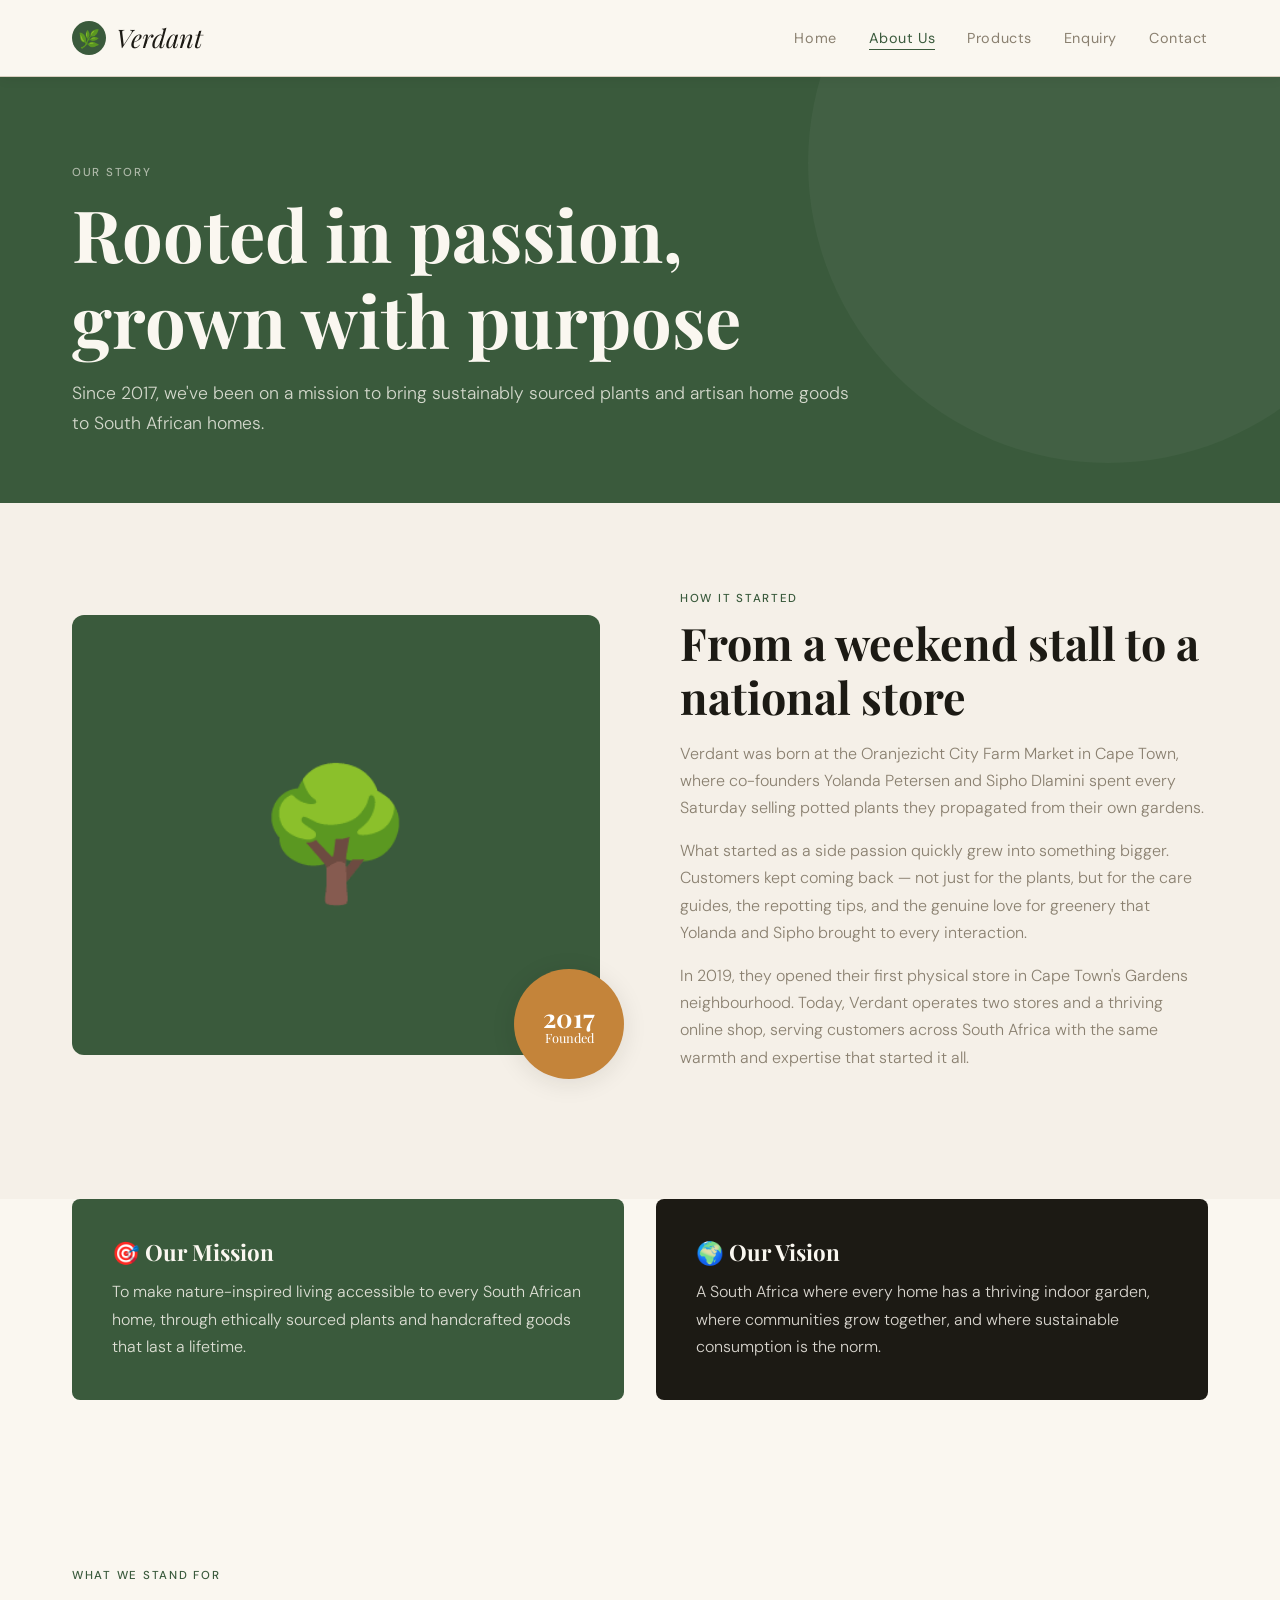
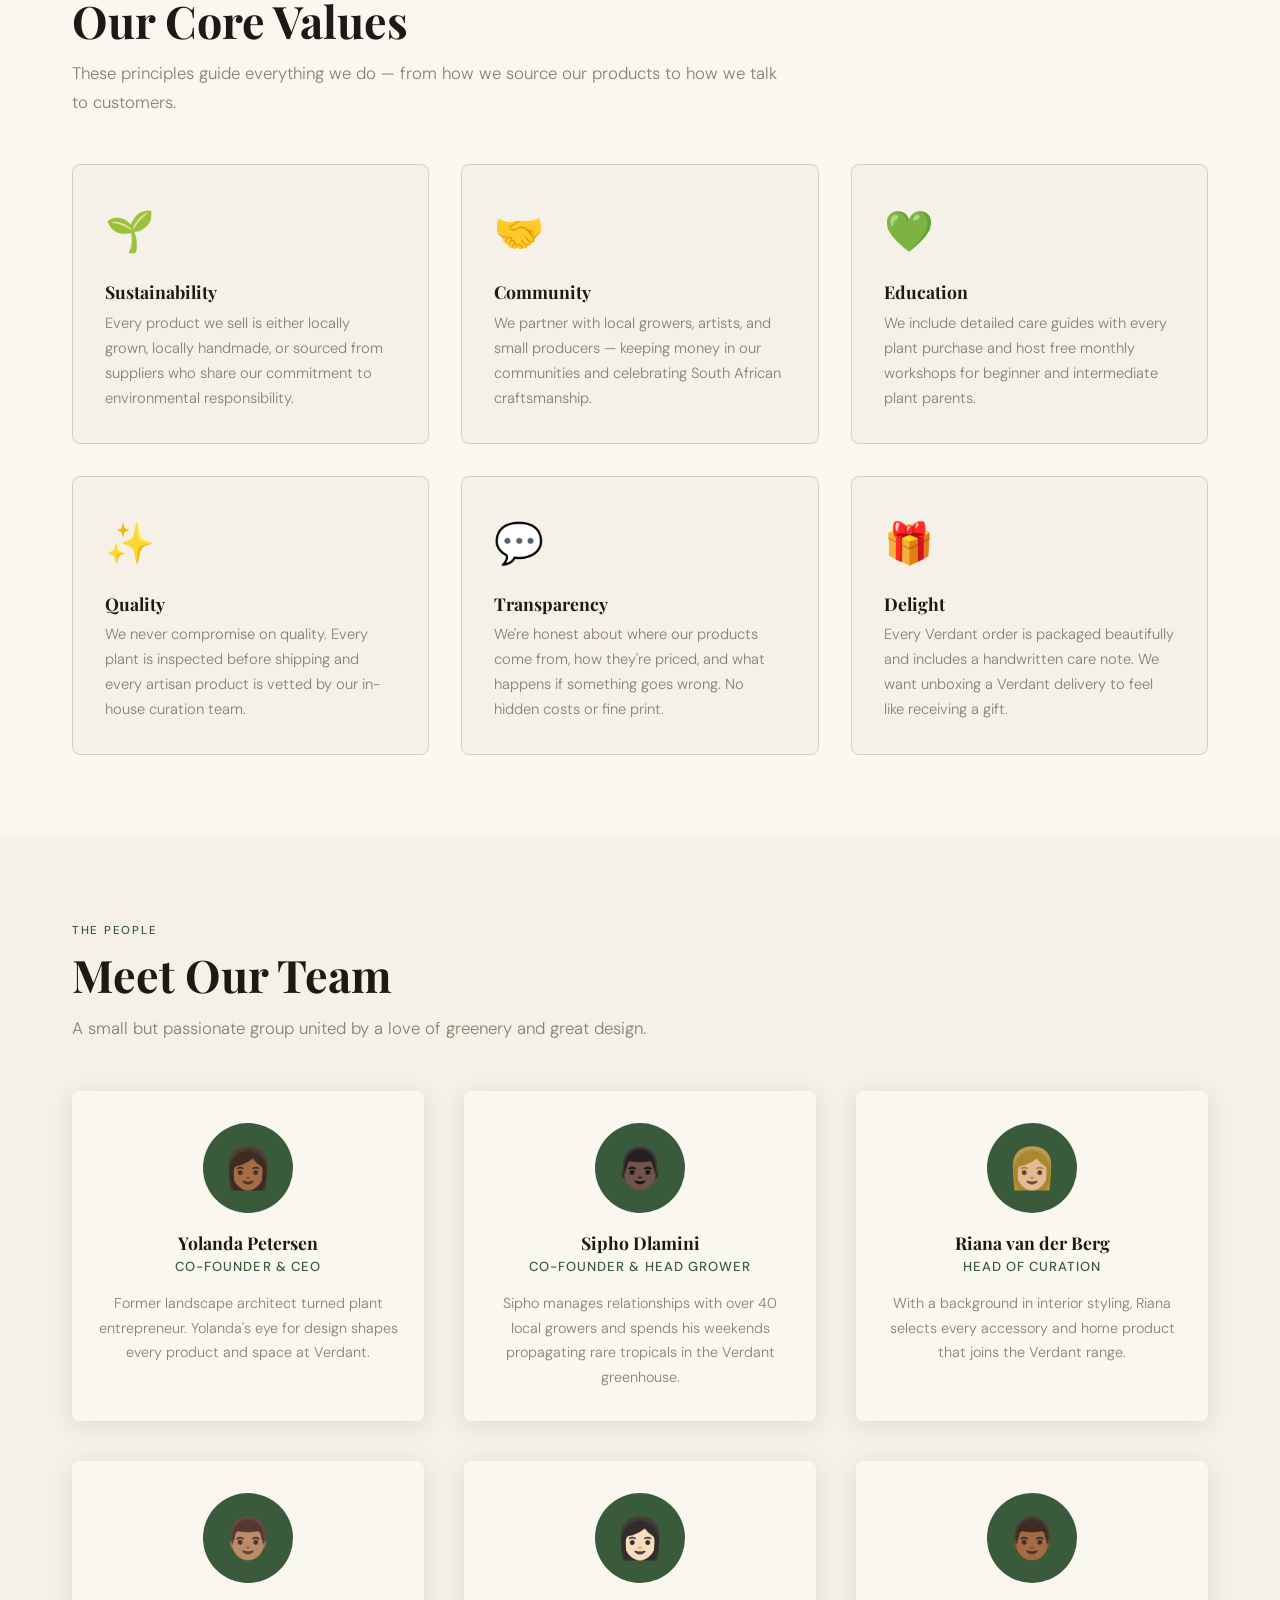
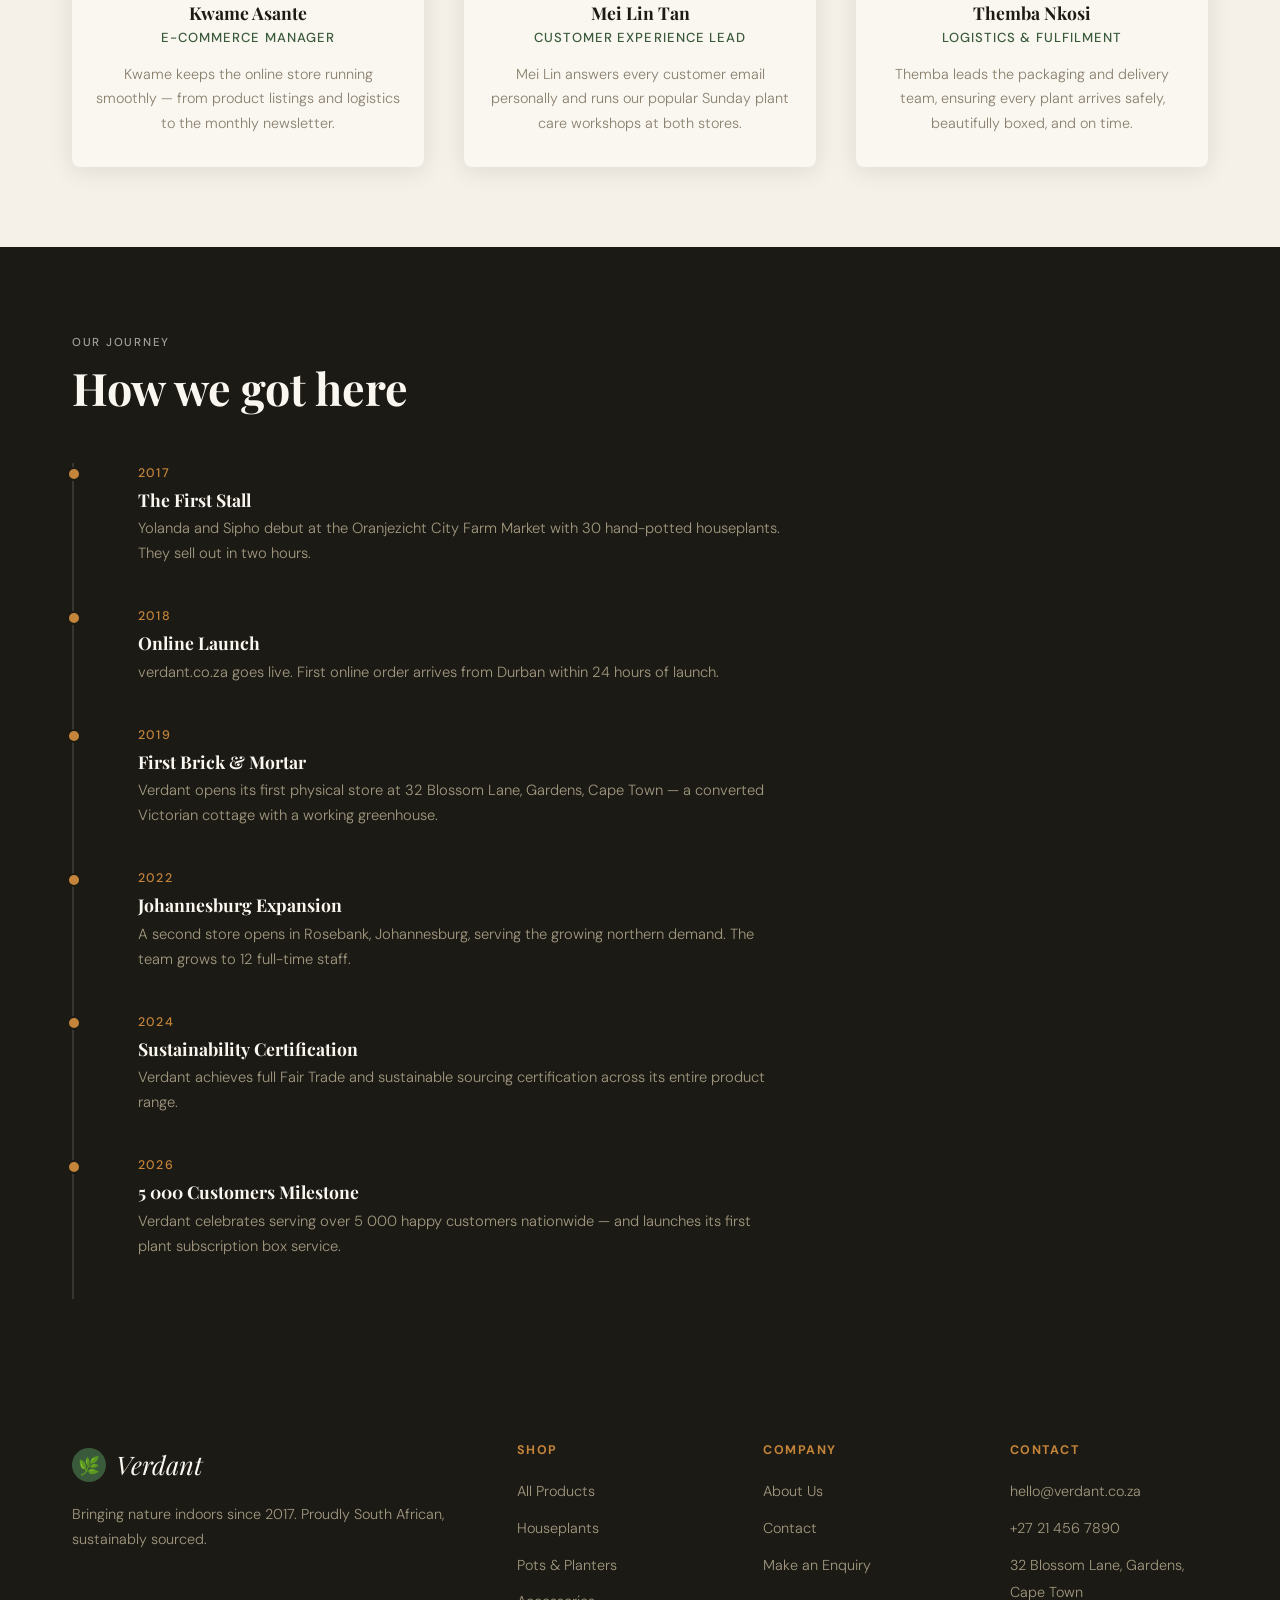
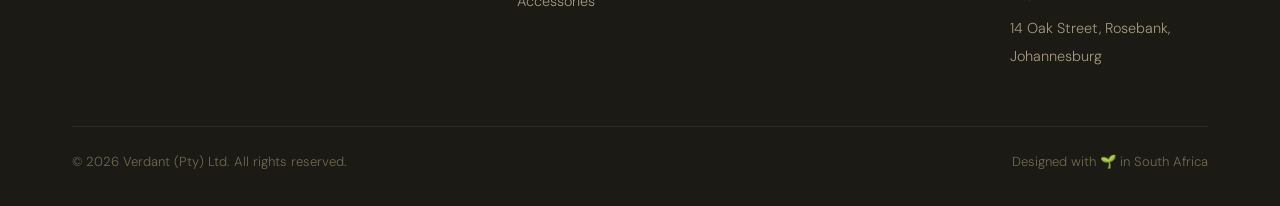
==== about.html @ f5e0e437 "first commit" ====
<!DOCTYPE html>
<!-- 
  about.html — Verdant Store: About Us Page
  Sections: origin story, mission/vision, core values, team members, timeline.
  Author: [Student Name] | Student No: [Student Number]
-->
<html lang="en">
<head>
  <meta charset="UTF-8" />
  <meta name="viewport" content="width=device-width, initial-scale=1.0" />
  <meta name="description" content="Learn about Verdant's story, mission, and the passionate team behind South Africa's favourite artisan plant and home store." />
  <meta name="keywords" content="Verdant story, about us, South African plant store, sustainable, team" />
  <meta name="author" content="Verdant Store" />
  <title>About Us — Verdant</title>
  <link rel="stylesheet" href="css/style.css" />
  <style>
    /* --- Mission Grid --- */
    .mission-grid {
      display: grid;
      grid-template-columns: 1fr 1fr;
      gap: 5rem;
      align-items: center;
    }

    .mission-visual {
      height: 440px;
      background: var(--clr-green);
      border-radius: 12px;
      display: flex;
      align-items: center;
      justify-content: center;
      font-size: 8rem;
      position: relative;
    }

    .mission-visual .badge {
      position: absolute;
      bottom: -1.5rem;
      right: -1.5rem;
      background: var(--clr-accent);
      color: #fff;
      border-radius: 50%;
      width: 110px;
      height: 110px;
      display: flex;
      flex-direction: column;
      align-items: center;
      justify-content: center;
      font-family: var(--ff-display);
      line-height: 1.1;
      text-align: center;
      font-size: 0.8rem;
      box-shadow: var(--shadow);
    }

    .mission-visual .badge strong { font-size: 1.6rem; }

    .mission-text h2 { margin-bottom: 1rem; }
    .mission-text p { color: var(--clr-muted); margin-bottom: 1rem; }

    /* --- Values --- */
    .values { background: var(--clr-cream); }

    .values-grid {
      display: grid;
      grid-template-columns: repeat(3, 1fr);
      gap: 2rem;
      margin-top: 3rem;
    }

    .value-card {
      padding: 2rem;
      border: 1px solid var(--clr-border);
      border-radius: 8px;
      background: var(--clr-bg);
    }

    .value-icon {
      font-size: 2.5rem;
      margin-bottom: 1rem;
    }

    .value-card h3 { font-size: 1.1rem; margin-bottom: 0.5rem; }
    .value-card p { color: var(--clr-muted); font-size: 0.92rem; max-width: none; }

    /* --- Team --- */
    .team-grid {
      display: grid;
      grid-template-columns: repeat(3, 1fr);
      gap: 2.5rem;
      margin-top: 3rem;
    }

    .team-card {
      text-align: center;
      background: var(--clr-cream);
      border-radius: 8px;
      padding: 2rem 1.5rem;
      box-shadow: var(--shadow);
    }

    .team-avatar {
      width: 90px;
      height: 90px;
      border-radius: 50%;
      background: var(--clr-green);
      display: flex;
      align-items: center;
      justify-content: center;
      font-size: 2.5rem;
      margin: 0 auto 1.2rem;
    }

    .team-card h3 { font-size: 1.1rem; margin-bottom: 0.2rem; }

    .team-card .role {
      font-size: 0.82rem;
      letter-spacing: 0.08em;
      text-transform: uppercase;
      color: var(--clr-green);
      font-weight: 500;
      margin-bottom: 0.8rem;
    }

    .team-card p { font-size: 0.9rem; color: var(--clr-muted); margin: 0 auto; }

    /* --- Timeline --- */
    .timeline { background: var(--clr-dark); color: var(--clr-cream); }
    .timeline .tag { color: rgba(250,247,240,0.6); }
    .timeline h2 { color: var(--clr-cream); }

    .timeline-list {
      margin-top: 3rem;
      position: relative;
      padding-left: 2rem;
      border-left: 2px solid rgba(255,255,255,0.12);
    }

    .timeline-item {
      padding: 0 0 2.5rem 2rem;
      position: relative;
    }

    .timeline-item::before {
      content: '';
      position: absolute;
      left: -2.45rem;
      top: 0.3rem;
      width: 14px;
      height: 14px;
      border-radius: 50%;
      background: var(--clr-accent);
      border: 2px solid var(--clr-dark);
    }

    .timeline-year {
      font-size: 0.78rem;
      letter-spacing: 0.1em;
      text-transform: uppercase;
      color: var(--clr-accent);
      font-weight: 500;
      margin-bottom: 0.3rem;
    }

    .timeline-item h3 { color: var(--clr-cream); font-size: 1.1rem; margin-bottom: 0.4rem; }
    .timeline-item p { color: #a09880; font-size: 0.92rem; }

    /* Fade-in */
    .fade-in { opacity: 0; transform: translateY(24px); transition: opacity 0.6s ease, transform 0.6s ease; }
    .fade-in.visible { opacity: 1; transform: none; }

    @media (max-width: 900px) {
      .mission-grid { grid-template-columns: 1fr; }
      .values-grid { grid-template-columns: 1fr 1fr; }
      .team-grid { grid-template-columns: 1fr 1fr; }
    }

    @media (max-width: 580px) {
      .values-grid { grid-template-columns: 1fr; }
      .team-grid { grid-template-columns: 1fr; }
    }
  </style>
</head>
<body>

  <!-- ===================== HEADER ===================== -->
  <!-- SITE HEADER: sticky navigation bar shared across all pages -->
  <header class="site-header">
    <div class="header-inner">
      <a href="index.html" class="logo">
        <span class="logo-icon">🌿</span>
        Verdant
      </a>
      <nav class="main-nav" aria-label="Main navigation">
        <ul>
          <li><a href="index.html">Home</a></li>
          <li><a href="about.html">About Us</a></li>
          <li><a href="products.html">Products</a></li>
          <li><a href="enquiry.html">Enquiry</a></li>
          <li><a href="contact.html">Contact</a></li>
        </ul>
      </nav>
    </div>
  </header>

  <!-- ===================== PAGE HERO ===================== -->
  <!-- PAGE HERO: green banner at top of inner pages with title and subtitle -->
    <section class="page-hero" aria-label="Page header">
    <div class="container">
      <span class="tag">Our Story</span>
      <h1>Rooted in passion,<br />grown with purpose</h1>
      <p>Since 2017, we've been on a mission to bring sustainably sourced plants and artisan home goods to South African homes.</p>
    </div>
  </section>

  <!-- MAIN CONTENT: all primary page content is wrapped in <main> -->
  <main>
    <!-- ===================== MISSION ===================== -->
    <!-- ORIGIN STORY: two-column grid with decorative visual and text content -->
    <section class="section" aria-labelledby="mission-heading">
      <div class="container">
        <div class="mission-grid">
          <div class="mission-visual fade-in" aria-hidden="true">
            🌳
            <div class="badge">
              <strong>2017</strong>
              <span>Founded</span>
            </div>
          </div>
          <div class="mission-text fade-in">
            <span class="tag">How it started</span>
            <h2 id="mission-heading">From a weekend stall to a national store</h2>
            <p>Verdant was born at the Oranjezicht City Farm Market in Cape Town, where co-founders Yolanda Petersen and Sipho Dlamini spent every Saturday selling potted plants they propagated from their own gardens.</p>
            <p>What started as a side passion quickly grew into something bigger. Customers kept coming back — not just for the plants, but for the care guides, the repotting tips, and the genuine love for greenery that Yolanda and Sipho brought to every interaction.</p>
            <p>In 2019, they opened their first physical store in Cape Town's Gardens neighbourhood. Today, Verdant operates two stores and a thriving online shop, serving customers across South Africa with the same warmth and expertise that started it all.</p>
          </div>
        </div>
      </div>
    </section>

    <!-- ===================== MISSION & VISION ===================== -->
    <!-- MISSION & VISION: two dark/green cards side by side -->
    <section class="section" style="background:var(--clr-cream); padding-top:0;" aria-labelledby="mv-heading">
      <div class="container">
        <div style="display:grid; grid-template-columns:1fr 1fr; gap:2rem; margin-top:2rem;">
          <div style="background:var(--clr-green); color:var(--clr-cream); padding:2.5rem; border-radius:8px;" class="fade-in">
            <h3 style="color:var(--clr-cream); margin-bottom:0.8rem;">🎯 Our Mission</h3>
            <p style="color:rgba(250,247,240,0.85); max-width:none;">To make nature-inspired living accessible to every South African home, through ethically sourced plants and handcrafted goods that last a lifetime.</p>
          </div>
          <div style="background:var(--clr-dark); color:var(--clr-cream); padding:2.5rem; border-radius:8px;" class="fade-in">
            <h3 style="color:var(--clr-cream); margin-bottom:0.8rem;">🌍 Our Vision</h3>
            <p style="color:rgba(250,247,240,0.85); max-width:none;">A South Africa where every home has a thriving indoor garden, where communities grow together, and where sustainable consumption is the norm.</p>
          </div>
        </div>
      </div>
    </section>

    <!-- ===================== VALUES ===================== -->
    <!-- CORE VALUES: 6-card grid showing what Verdant stands for -->
    <section class="section values" aria-labelledby="values-heading">
      <div class="container">
        <div class="section-header fade-in">
          <span class="tag">What we stand for</span>
          <h2 id="values-heading">Our Core Values</h2>
          <p>These principles guide everything we do — from how we source our products to how we talk to customers.</p>
        </div>
        <div class="values-grid">
          <div class="value-card fade-in">
            <div class="value-icon">🌱</div>
            <h3>Sustainability</h3>
            <p>Every product we sell is either locally grown, locally handmade, or sourced from suppliers who share our commitment to environmental responsibility.</p>
          </div>
          <div class="value-card fade-in">
            <div class="value-icon">🤝</div>
            <h3>Community</h3>
            <p>We partner with local growers, artists, and small producers — keeping money in our communities and celebrating South African craftsmanship.</p>
          </div>
          <div class="value-card fade-in">
            <div class="value-icon">💚</div>
            <h3>Education</h3>
            <p>We include detailed care guides with every plant purchase and host free monthly workshops for beginner and intermediate plant parents.</p>
          </div>
          <div class="value-card fade-in">
            <div class="value-icon">✨</div>
            <h3>Quality</h3>
            <p>We never compromise on quality. Every plant is inspected before shipping and every artisan product is vetted by our in-house curation team.</p>
          </div>
          <div class="value-card fade-in">
            <div class="value-icon">💬</div>
            <h3>Transparency</h3>
            <p>We're honest about where our products come from, how they're priced, and what happens if something goes wrong. No hidden costs or fine print.</p>
          </div>
          <div class="value-card fade-in">
            <div class="value-icon">🎁</div>
            <h3>Delight</h3>
            <p>Every Verdant order is packaged beautifully and includes a handwritten care note. We want unboxing a Verdant delivery to feel like receiving a gift.</p>
          </div>
        </div>
      </div>
    </section>

    <!-- ===================== TEAM ===================== -->
    <!-- TEAM SECTION: 6 team member cards with name, role, and bio -->
    <section class="section" aria-labelledby="team-heading">
      <div class="container">
        <div class="section-header fade-in">
          <span class="tag">The People</span>
          <h2 id="team-heading">Meet Our Team</h2>
          <p>A small but passionate group united by a love of greenery and great design.</p>
        </div>
        <div class="team-grid">
          <div class="team-card fade-in">
            <div class="team-avatar">👩🏾</div>
            <h3>Yolanda Petersen</h3>
            <div class="role">Co-Founder &amp; CEO</div>
            <p>Former landscape architect turned plant entrepreneur. Yolanda's eye for design shapes every product and space at Verdant.</p>
          </div>
          <div class="team-card fade-in">
            <div class="team-avatar">👨🏿</div>
            <h3>Sipho Dlamini</h3>
            <div class="role">Co-Founder &amp; Head Grower</div>
            <p>Sipho manages relationships with over 40 local growers and spends his weekends propagating rare tropicals in the Verdant greenhouse.</p>
          </div>
          <div class="team-card fade-in">
            <div class="team-avatar">👩🏼</div>
            <h3>Riana van der Berg</h3>
            <div class="role">Head of Curation</div>
            <p>With a background in interior styling, Riana selects every accessory and home product that joins the Verdant range.</p>
          </div>
          <div class="team-card fade-in">
            <div class="team-avatar">👨🏽</div>
            <h3>Kwame Asante</h3>
            <div class="role">E-commerce Manager</div>
            <p>Kwame keeps the online store running smoothly — from product listings and logistics to the monthly newsletter.</p>
          </div>
          <div class="team-card fade-in">
            <div class="team-avatar">👩🏻</div>
            <h3>Mei Lin Tan</h3>
            <div class="role">Customer Experience Lead</div>
            <p>Mei Lin answers every customer email personally and runs our popular Sunday plant care workshops at both stores.</p>
          </div>
          <div class="team-card fade-in">
            <div class="team-avatar">👨🏾</div>
            <h3>Themba Nkosi</h3>
            <div class="role">Logistics &amp; Fulfilment</div>
            <p>Themba leads the packaging and delivery team, ensuring every plant arrives safely, beautifully boxed, and on time.</p>
          </div>
        </div>
      </div>
    </section>

    <!-- ===================== TIMELINE ===================== -->
    <!-- TIMELINE: history of the company from 2017 to 2026 -->
    <section class="section timeline" aria-labelledby="timeline-heading">
      <div class="container">
        <div class="section-header fade-in">
          <span class="tag">Our Journey</span>
          <h2 id="timeline-heading">How we got here</h2>
        </div>
        <div class="timeline-list">
          <div class="timeline-item fade-in">
            <div class="timeline-year">2017</div>
            <h3>The First Stall</h3>
            <p>Yolanda and Sipho debut at the Oranjezicht City Farm Market with 30 hand-potted houseplants. They sell out in two hours.</p>
          </div>
          <div class="timeline-item fade-in">
            <div class="timeline-year">2018</div>
            <h3>Online Launch</h3>
            <p>verdant.co.za goes live. First online order arrives from Durban within 24 hours of launch.</p>
          </div>
          <div class="timeline-item fade-in">
            <div class="timeline-year">2019</div>
            <h3>First Brick &amp; Mortar</h3>
            <p>Verdant opens its first physical store at 32 Blossom Lane, Gardens, Cape Town — a converted Victorian cottage with a working greenhouse.</p>
          </div>
          <div class="timeline-item fade-in">
            <div class="timeline-year">2022</div>
            <h3>Johannesburg Expansion</h3>
            <p>A second store opens in Rosebank, Johannesburg, serving the growing northern demand. The team grows to 12 full-time staff.</p>
          </div>
          <div class="timeline-item fade-in">
            <div class="timeline-year">2024</div>
            <h3>Sustainability Certification</h3>
            <p>Verdant achieves full Fair Trade and sustainable sourcing certification across its entire product range.</p>
          </div>
          <div class="timeline-item fade-in">
            <div class="timeline-year">2026</div>
            <h3>5 000 Customers Milestone</h3>
            <p>Verdant celebrates serving over 5 000 happy customers nationwide — and launches its first plant subscription box service.</p>
          </div>
        </div>
      </div>
    </section>
  </main>

  <!-- ===================== FOOTER ===================== -->
  <!-- SITE FOOTER: brand info, navigation links, and contact details -->
  <footer class="site-footer" aria-label="Site footer">
    <div class="container">
      <div class="footer-grid">
        <div class="footer-brand">
          <a href="index.html" class="logo">
            <span class="logo-icon">🌿</span> Verdant
          </a>
          <p>Bringing nature indoors since 2017. Proudly South African, sustainably sourced.</p>
        </div>
        <div class="footer-col">
          <h4>Shop</h4>
          <ul>
            <li><a href="products.html">All Products</a></li>
            <li><a href="products.html">Houseplants</a></li>
            <li><a href="products.html">Pots &amp; Planters</a></li>
            <li><a href="products.html">Accessories</a></li>
          </ul>
        </div>
        <div class="footer-col">
          <h4>Company</h4>
          <ul>
            <li><a href="about.html">About Us</a></li>
            <li><a href="contact.html">Contact</a></li>
            <li><a href="enquiry.html">Make an Enquiry</a></li>
          </ul>
        </div>
        <div class="footer-col">
          <h4>Contact</h4>
          <ul>
            <li><a href="mailto:hello@verdant.co.za">hello@verdant.co.za</a></li>
            <li><a href="tel:+27214567890">+27 21 456 7890</a></li>
            <li><a href="contact.html">32 Blossom Lane, Gardens, Cape Town</a></li>
            <li><a href="contact.html">14 Oak Street, Rosebank, Johannesburg</a></li>
          </ul>
        </div>
      </div>
      <div class="footer-bottom">
        <span>© 2026 Verdant (Pty) Ltd. All rights reserved.</span>
        <span>Designed with 🌱 in South Africa</span>
      </div>
    </div>
  </footer>

  <!-- External JS: placed at bottom so HTML loads before script executes -->
  <script src="js/main.js"></script>
</body>
</html>
---- css/style.css ----
/* =============================================
   Verdant — Artisan Plant & Home Store
   Main Stylesheet
   ============================================= */

@import url('https://fonts.googleapis.com/css2?family=Playfair+Display:ital,wght@0,400;0,700;1,400&family=DM+Sans:wght@300;400;500&display=swap');

/* --- CSS Variables --- */
:root {
  --clr-bg: #f5f0e8;
  --clr-dark: #1c1a14;
  --clr-green: #3a5a3c;
  --clr-green-light: #6b9e6e;
  --clr-cream: #faf7f0;
  --clr-accent: #c4843a;
  --clr-muted: #8a8070;
  --clr-border: #d8cfc0;

  --ff-display: 'Playfair Display', Georgia, serif;
  --ff-body: 'DM Sans', sans-serif;

  --radius: 4px;
  --transition: 0.3s ease;
  --shadow: 0 4px 24px rgba(28, 26, 20, 0.10);
  --shadow-lg: 0 12px 48px rgba(28, 26, 20, 0.18);
}

/* --- Reset & Base --- */
*, *::before, *::after { box-sizing: border-box; margin: 0; padding: 0; }

html { scroll-behavior: smooth; }

body {
  font-family: var(--ff-body);
  background-color: var(--clr-bg);
  color: var(--clr-dark);
  font-size: 16px;
  line-height: 1.7;
  font-weight: 300;
}

img { max-width: 100%; display: block; }
a { color: inherit; text-decoration: none; }
ul { list-style: none; }

/* --- Typography --- */
h1, h2, h3, h4 {
  font-family: var(--ff-display);
  line-height: 1.2;
  font-weight: 700;
}

h1 { font-size: clamp(2.4rem, 6vw, 4.5rem); }
h2 { font-size: clamp(1.8rem, 4vw, 2.8rem); }
h3 { font-size: 1.4rem; }
h4 { font-size: 1.1rem; }

p { max-width: 65ch; }

/* --- Layout Utilities --- */
.container {
  max-width: 1200px;
  margin: 0 auto;
  padding: 0 2rem;
}

.section {
  padding: 5rem 0;
}

.section-header {
  margin-bottom: 3rem;
}

.section-header p {
  color: var(--clr-muted);
  margin-top: 0.75rem;
  font-size: 1.05rem;
}

.tag {
  display: inline-block;
  font-family: var(--ff-body);
  font-size: 0.72rem;
  font-weight: 500;
  letter-spacing: 0.15em;
  text-transform: uppercase;
  color: var(--clr-green);
  margin-bottom: 0.5rem;
}

/* --- Buttons --- */
.btn {
  display: inline-block;
  padding: 0.8rem 2rem;
  border-radius: var(--radius);
  font-family: var(--ff-body);
  font-size: 0.88rem;
  font-weight: 500;
  letter-spacing: 0.06em;
  cursor: pointer;
  transition: all var(--transition);
  border: 2px solid transparent;
}

.btn-primary {
  background: var(--clr-green);
  color: var(--clr-cream);
  border-color: var(--clr-green);
}

.btn-primary:hover {
  background: var(--clr-dark);
  border-color: var(--clr-dark);
  transform: translateY(-2px);
  box-shadow: var(--shadow);
}

.btn-outline {
  background: transparent;
  color: var(--clr-green);
  border-color: var(--clr-green);
}

.btn-outline:hover {
  background: var(--clr-green);
  color: var(--clr-cream);
  transform: translateY(-2px);
}

.btn-accent {
  background: var(--clr-accent);
  color: #fff;
  border-color: var(--clr-accent);
}

.btn-accent:hover {
  background: #a96d2d;
  border-color: #a96d2d;
  transform: translateY(-2px);
  box-shadow: var(--shadow);
}

/* =============================================
   HEADER & NAVIGATION
   ============================================= */
.site-header {
  position: sticky;
  top: 0;
  z-index: 100;
  background: var(--clr-cream);
  border-bottom: 1px solid var(--clr-border);
  box-shadow: 0 2px 12px rgba(28,26,20,0.06);
}

.header-inner {
  display: flex;
  align-items: center;
  justify-content: space-between;
  padding: 1rem 2rem;
  max-width: 1200px;
  margin: 0 auto;
}

/* Logo */
.logo {
  display: flex;
  align-items: center;
  gap: 0.6rem;
  font-family: var(--ff-display);
  font-size: 1.6rem;
  color: var(--clr-dark);
  font-style: italic;
}

.logo-icon {
  width: 34px;
  height: 34px;
  background: var(--clr-green);
  border-radius: 50%;
  display: flex;
  align-items: center;
  justify-content: center;
  color: white;
  font-style: normal;
  font-size: 1.1rem;
}

/* Nav */
.main-nav ul {
  display: flex;
  gap: 2rem;
  align-items: center;
}

.main-nav a {
  font-size: 0.9rem;
  font-weight: 400;
  color: var(--clr-muted);
  letter-spacing: 0.04em;
  transition: color var(--transition);
  position: relative;
}

.main-nav a::after {
  content: '';
  position: absolute;
  bottom: -3px;
  left: 0;
  width: 0;
  height: 1px;
  background: var(--clr-green);
  transition: width var(--transition);
}

.main-nav a:hover,
.main-nav a.active {
  color: var(--clr-green);
}

.main-nav a:hover::after,
.main-nav a.active::after {
  width: 100%;
}

/* =============================================
   FOOTER
   ============================================= */
.site-footer {
  background: var(--clr-dark);
  color: var(--clr-cream);
  padding: 4rem 0 2rem;
}

.footer-grid {
  display: grid;
  grid-template-columns: 2fr 1fr 1fr 1fr;
  gap: 3rem;
  margin-bottom: 3rem;
}

.footer-brand .logo { color: var(--clr-cream); margin-bottom: 1rem; }

.footer-brand p {
  font-size: 0.9rem;
  color: #a09880;
  line-height: 1.7;
}

.footer-col h4 {
  font-family: var(--ff-body);
  font-size: 0.78rem;
  letter-spacing: 0.12em;
  text-transform: uppercase;
  color: var(--clr-accent);
  margin-bottom: 1.2rem;
}

.footer-col ul li { margin-bottom: 0.6rem; }

.footer-col a {
  font-size: 0.9rem;
  color: #a09880;
  transition: color var(--transition);
}

.footer-col a:hover { color: var(--clr-cream); }

.footer-bottom {
  border-top: 1px solid #2e2c24;
  padding-top: 1.5rem;
  display: flex;
  justify-content: space-between;
  align-items: center;
  font-size: 0.82rem;
  color: #6e6850;
}

/* =============================================
   PAGE HERO (used on inner pages)
   ============================================= */
.page-hero {
  background: var(--clr-green);
  color: var(--clr-cream);
  padding: 5rem 0 4rem;
  position: relative;
  overflow: hidden;
}

.page-hero::before {
  content: '';
  position: absolute;
  top: -50%;
  right: -10%;
  width: 600px;
  height: 600px;
  border-radius: 50%;
  background: rgba(255,255,255,0.04);
}

.page-hero .tag { color: rgba(250,247,240,0.6); }
.page-hero h1 { color: var(--clr-cream); }

.page-hero p {
  color: rgba(250,247,240,0.8);
  font-size: 1.1rem;
  margin-top: 1rem;
}

/* =============================================
   PRODUCT CARD
   ============================================= */
.products-grid {
  display: grid;
  grid-template-columns: repeat(auto-fill, minmax(260px, 1fr));
  gap: 2rem;
}

.product-card {
  background: var(--clr-cream);
  border-radius: 8px;
  overflow: hidden;
  box-shadow: var(--shadow);
  transition: transform var(--transition), box-shadow var(--transition);
}

.product-card:hover {
  transform: translateY(-6px);
  box-shadow: var(--shadow-lg);
}

.product-img {
  height: 220px;
  background: var(--clr-border);
  position: relative;
  overflow: hidden;
  display: flex;
  align-items: center;
  justify-content: center;
  font-size: 4rem;
}

.product-badge {
  position: absolute;
  top: 1rem;
  left: 1rem;
  background: var(--clr-accent);
  color: white;
  font-size: 0.7rem;
  font-weight: 500;
  letter-spacing: 0.08em;
  text-transform: uppercase;
  padding: 0.25rem 0.6rem;
  border-radius: 2px;
}

.product-body {
  padding: 1.2rem 1.4rem 1.6rem;
}

.product-body .tag { margin-bottom: 0.3rem; }

.product-body h3 {
  font-size: 1.1rem;
  margin-bottom: 0.4rem;
}

.product-body p {
  font-size: 0.88rem;
  color: var(--clr-muted);
  margin-bottom: 1rem;
}

.product-footer {
  display: flex;
  justify-content: space-between;
  align-items: center;
}

.price {
  font-family: var(--ff-display);
  font-size: 1.3rem;
  color: var(--clr-green);
  font-weight: 700;
}

/* =============================================
   FORMS
   ============================================= */
.form-group {
  margin-bottom: 1.4rem;
}

.form-group label {
  display: block;
  font-size: 0.85rem;
  font-weight: 500;
  letter-spacing: 0.04em;
  margin-bottom: 0.4rem;
  color: var(--clr-dark);
}

.form-group input,
.form-group select,
.form-group textarea {
  width: 100%;
  padding: 0.8rem 1rem;
  border: 1px solid var(--clr-border);
  border-radius: var(--radius);
  background: var(--clr-cream);
  font-family: var(--ff-body);
  font-size: 0.95rem;
  color: var(--clr-dark);
  transition: border-color var(--transition), box-shadow var(--transition);
}

.form-group input:focus,
.form-group select:focus,
.form-group textarea:focus {
  outline: none;
  border-color: var(--clr-green);
  box-shadow: 0 0 0 3px rgba(58, 90, 60, 0.1);
}

.form-group textarea { resize: vertical; min-height: 120px; }

.form-row {
  display: grid;
  grid-template-columns: 1fr 1fr;
  gap: 1rem;
}

/* =============================================
   RESPONSIVE
   ============================================= */
@media (max-width: 768px) {
  .footer-grid {
    grid-template-columns: 1fr 1fr;
  }

  .form-row {
    grid-template-columns: 1fr;
  }

  .main-nav ul {
    gap: 1.2rem;
  }
}

@media (max-width: 580px) {
  .footer-grid {
    grid-template-columns: 1fr;
  }

  .header-inner {
    flex-wrap: wrap;
    gap: 0.8rem;
  }

  .main-nav ul {
    flex-wrap: wrap;
    gap: 0.8rem;
  }
}
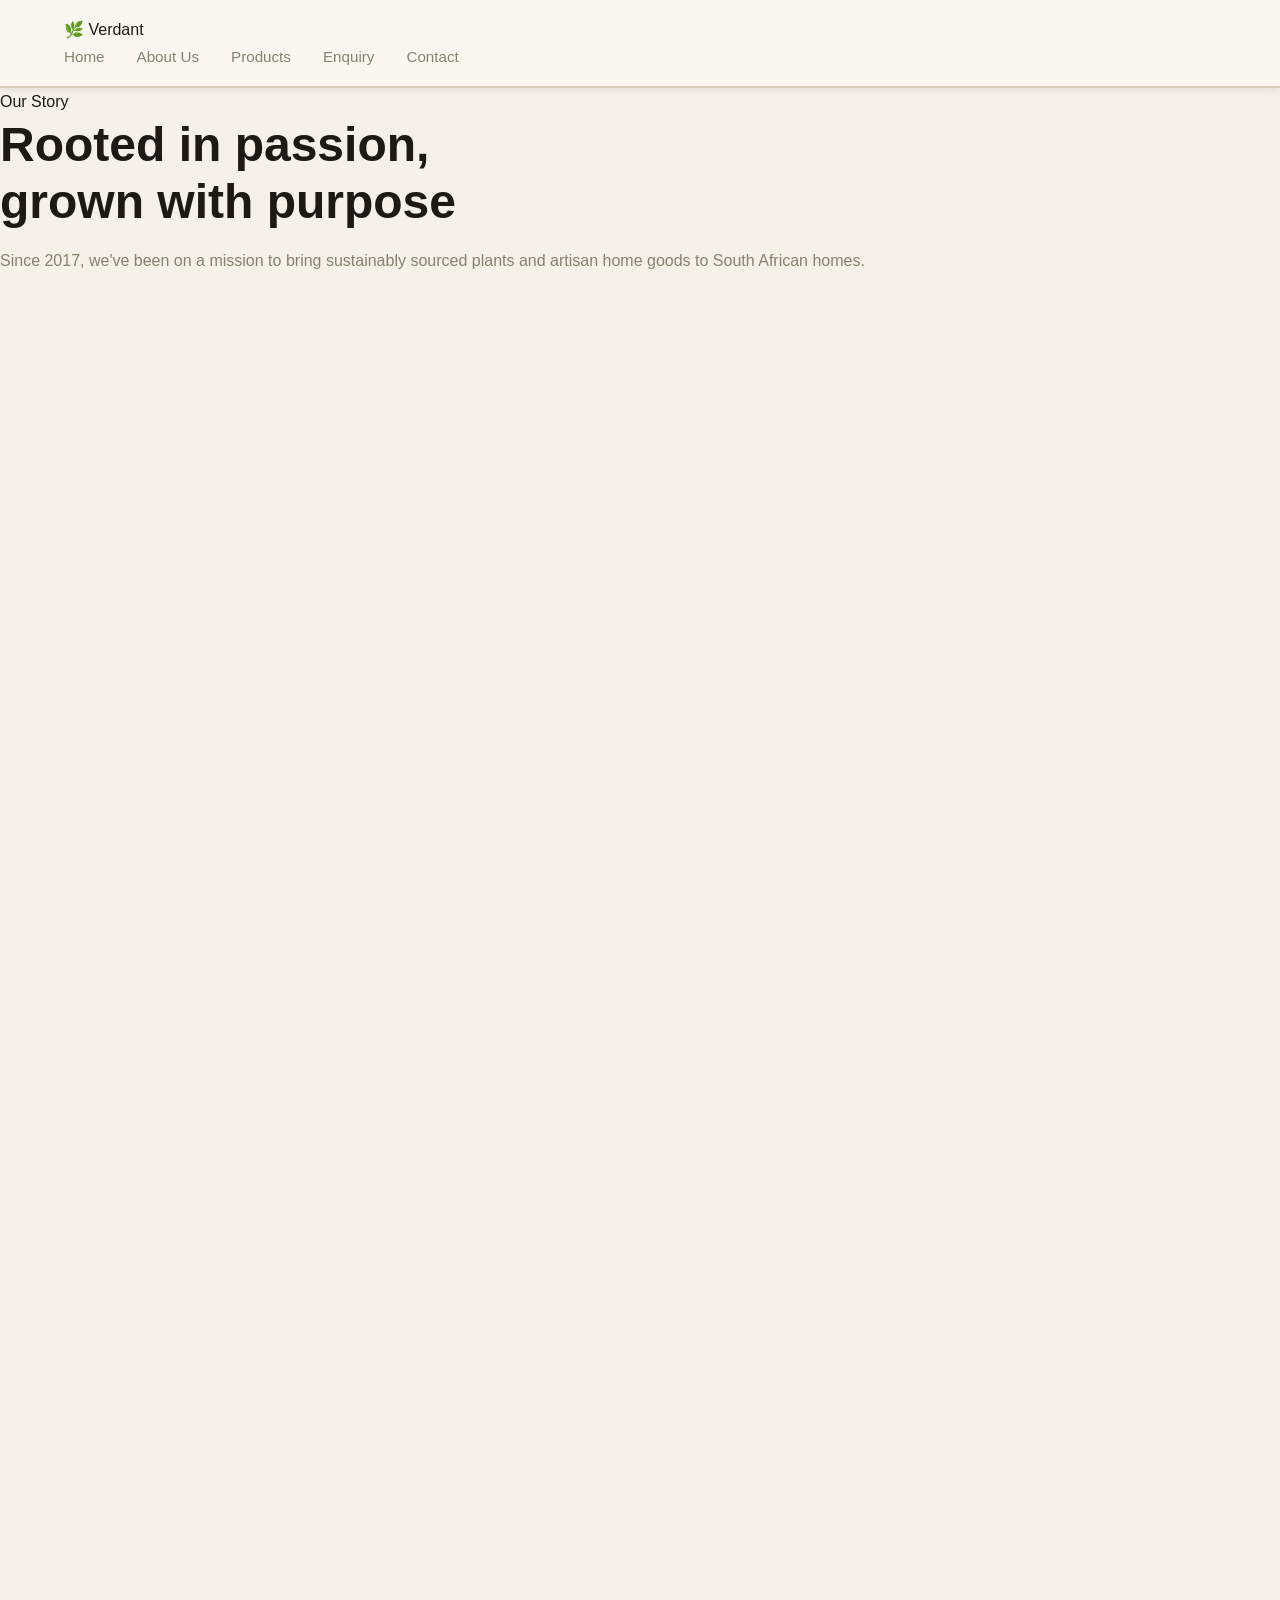
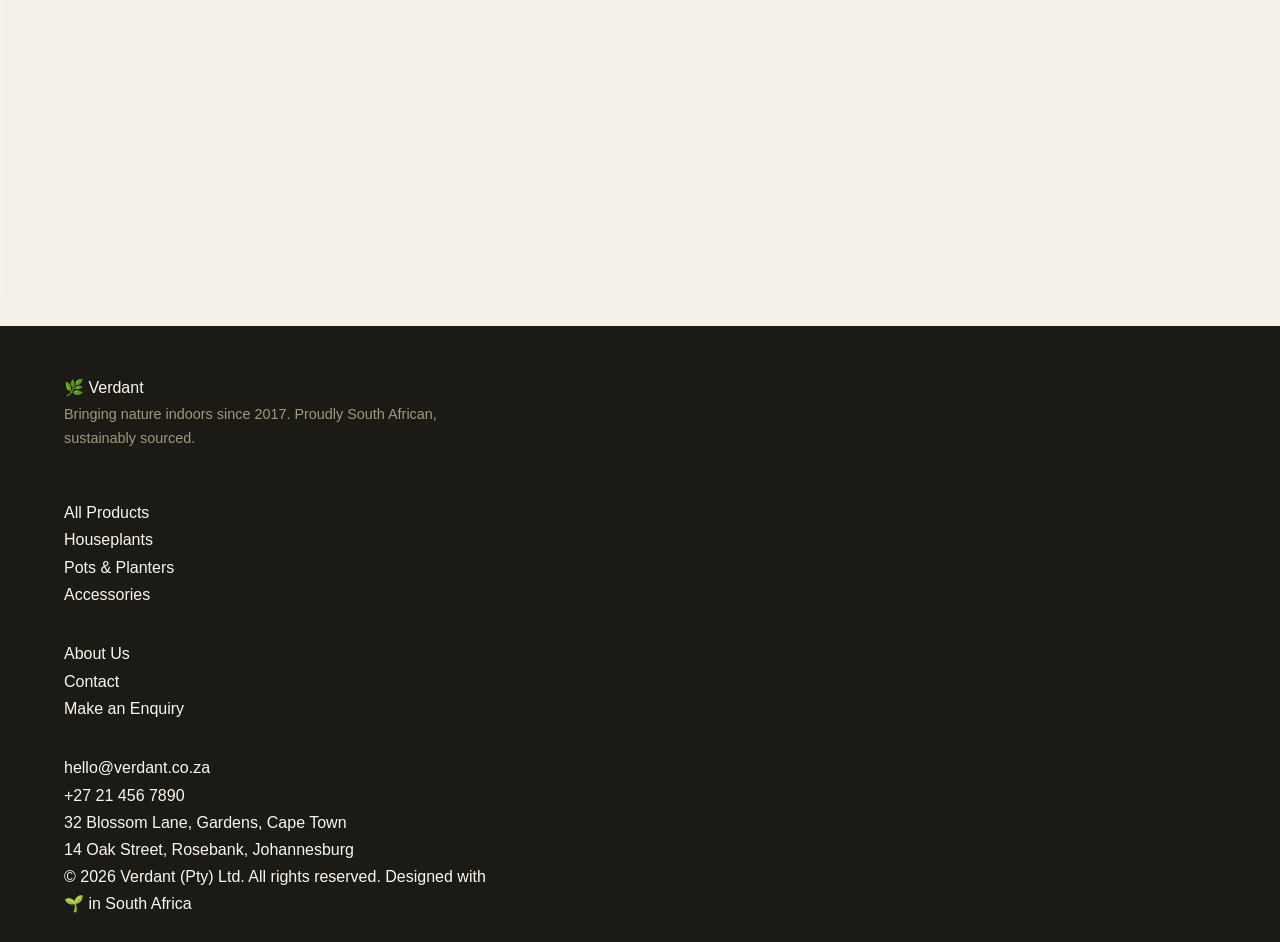
==== commit bf394674: "part 2: Add external CSS stylesheet linked to all 5 HTML pages" ====
--- a/about.html
+++ b/about.html
@@ -2,7 +2,7 @@
 <!-- 
   about.html — Verdant Store: About Us Page
   Sections: origin story, mission/vision, core values, team members, timeline.
-  Author: [Student Name] | Student No: [Student Number]
+  Author: Rorisang | Student No: st10481852
 -->
 <html lang="en">
 <head>
--- a/css/style.css
+++ b/css/style.css
@@ -1,464 +1,1148 @@
 /* =============================================
-   Verdant — Artisan Plant & Home Store
-   Main Stylesheet
-   ============================================= */
-
-@import url('https://fonts.googleapis.com/css2?family=Playfair+Display:ital,wght@0,400;0,700;1,400&family=DM+Sans:wght@300;400;500&display=swap');
-
-/* --- CSS Variables --- */
+   Verdant Store - External Stylesheet
+   File: css/style.css
+   Author: [Student Name] | Student No: [Student Number]
+   Part 2 - CSS Styling and Responsive Design
+============================================= */
+
+/* =============================================
+   SECTION 1: CSS RESET AND BASE STYLES
+   Removes default browser styles to ensure
+   consistent appearance across all browsers.
+============================================= */
+* {
+    margin: 0;
+    padding: 0;
+    box-sizing: border-box;
+}
+
+/* Base body styles - font, colour, size */
+body {
+    font-family: 'Segoe UI', Arial, Helvetica, sans-serif;
+    font-size: 1rem;
+    line-height: 1.7;
+    background-color: #f5f0e8;
+    color: #1c1a14;
+}
+
+/* Remove bullet points from all lists */
+ul { list-style: none; }
+
+/* Remove underlines from links */
+a { text-decoration: none; color: inherit; }
+
+/* Make all images responsive */
+img { max-width: 100%; height: auto; display: block; }
+
+/* =============================================
+   SECTION 2: CSS VARIABLES (COLOUR SCHEME)
+   Reusable values for consistent styling.
+============================================= */
 :root {
-  --clr-bg: #f5f0e8;
-  --clr-dark: #1c1a14;
-  --clr-green: #3a5a3c;
-  --clr-green-light: #6b9e6e;
-  --clr-cream: #faf7f0;
-  --clr-accent: #c4843a;
-  --clr-muted: #8a8070;
-  --clr-border: #d8cfc0;
-
-  --ff-display: 'Playfair Display', Georgia, serif;
-  --ff-body: 'DM Sans', sans-serif;
-
-  --radius: 4px;
-  --transition: 0.3s ease;
-  --shadow: 0 4px 24px rgba(28, 26, 20, 0.10);
-  --shadow-lg: 0 12px 48px rgba(28, 26, 20, 0.18);
-}
-
-/* --- Reset & Base --- */
-*, *::before, *::after { box-sizing: border-box; margin: 0; padding: 0; }
-
-html { scroll-behavior: smooth; }
-
-body {
-  font-family: var(--ff-body);
-  background-color: var(--clr-bg);
-  color: var(--clr-dark);
-  font-size: 16px;
-  line-height: 1.7;
-  font-weight: 300;
-}
-
-img { max-width: 100%; display: block; }
-a { color: inherit; text-decoration: none; }
-ul { list-style: none; }
-
-/* --- Typography --- */
-h1, h2, h3, h4 {
-  font-family: var(--ff-display);
-  line-height: 1.2;
-  font-weight: 700;
-}
-
-h1 { font-size: clamp(2.4rem, 6vw, 4.5rem); }
-h2 { font-size: clamp(1.8rem, 4vw, 2.8rem); }
-h3 { font-size: 1.4rem; }
-h4 { font-size: 1.1rem; }
-
-p { max-width: 65ch; }
-
-/* --- Layout Utilities --- */
-.container {
-  max-width: 1200px;
-  margin: 0 auto;
-  padding: 0 2rem;
-}
-
-.section {
-  padding: 5rem 0;
-}
-
-.section-header {
-  margin-bottom: 3rem;
-}
-
-.section-header p {
-  color: var(--clr-muted);
-  margin-top: 0.75rem;
-  font-size: 1.05rem;
-}
-
-.tag {
-  display: inline-block;
-  font-family: var(--ff-body);
-  font-size: 0.72rem;
-  font-weight: 500;
-  letter-spacing: 0.15em;
-  text-transform: uppercase;
-  color: var(--clr-green);
-  margin-bottom: 0.5rem;
-}
-
-/* --- Buttons --- */
-.btn {
-  display: inline-block;
-  padding: 0.8rem 2rem;
-  border-radius: var(--radius);
-  font-family: var(--ff-body);
-  font-size: 0.88rem;
-  font-weight: 500;
-  letter-spacing: 0.06em;
-  cursor: pointer;
-  transition: all var(--transition);
-  border: 2px solid transparent;
-}
-
-.btn-primary {
-  background: var(--clr-green);
-  color: var(--clr-cream);
-  border-color: var(--clr-green);
-}
-
-.btn-primary:hover {
-  background: var(--clr-dark);
-  border-color: var(--clr-dark);
-  transform: translateY(-2px);
-  box-shadow: var(--shadow);
-}
-
-.btn-outline {
-  background: transparent;
-  color: var(--clr-green);
-  border-color: var(--clr-green);
-}
-
-.btn-outline:hover {
-  background: var(--clr-green);
-  color: var(--clr-cream);
-  transform: translateY(-2px);
-}
-
-.btn-accent {
-  background: var(--clr-accent);
-  color: #fff;
-  border-color: var(--clr-accent);
-}
-
-.btn-accent:hover {
-  background: #a96d2d;
-  border-color: #a96d2d;
-  transform: translateY(-2px);
-  box-shadow: var(--shadow);
-}
-
-/* =============================================
-   HEADER & NAVIGATION
-   ============================================= */
-.site-header {
-  position: sticky;
-  top: 0;
-  z-index: 100;
-  background: var(--clr-cream);
-  border-bottom: 1px solid var(--clr-border);
-  box-shadow: 0 2px 12px rgba(28,26,20,0.06);
-}
-
-.header-inner {
-  display: flex;
-  align-items: center;
-  justify-content: space-between;
-  padding: 1rem 2rem;
-  max-width: 1200px;
-  margin: 0 auto;
-}
-
-/* Logo */
-.logo {
-  display: flex;
-  align-items: center;
-  gap: 0.6rem;
-  font-family: var(--ff-display);
-  font-size: 1.6rem;
-  color: var(--clr-dark);
-  font-style: italic;
-}
-
-.logo-icon {
-  width: 34px;
-  height: 34px;
-  background: var(--clr-green);
-  border-radius: 50%;
-  display: flex;
-  align-items: center;
-  justify-content: center;
-  color: white;
-  font-style: normal;
-  font-size: 1.1rem;
-}
-
-/* Nav */
-.main-nav ul {
-  display: flex;
-  gap: 2rem;
-  align-items: center;
-}
-
-.main-nav a {
-  font-size: 0.9rem;
-  font-weight: 400;
-  color: var(--clr-muted);
-  letter-spacing: 0.04em;
-  transition: color var(--transition);
-  position: relative;
-}
-
-.main-nav a::after {
-  content: '';
-  position: absolute;
-  bottom: -3px;
-  left: 0;
-  width: 0;
-  height: 1px;
-  background: var(--clr-green);
-  transition: width var(--transition);
-}
-
-.main-nav a:hover,
-.main-nav a.active {
-  color: var(--clr-green);
-}
-
-.main-nav a:hover::after,
-.main-nav a.active::after {
-  width: 100%;
-}
-
-/* =============================================
-   FOOTER
-   ============================================= */
-.site-footer {
-  background: var(--clr-dark);
-  color: var(--clr-cream);
-  padding: 4rem 0 2rem;
-}
-
-.footer-grid {
-  display: grid;
-  grid-template-columns: 2fr 1fr 1fr 1fr;
-  gap: 3rem;
-  margin-bottom: 3rem;
-}
-
-.footer-brand .logo { color: var(--clr-cream); margin-bottom: 1rem; }
-
-.footer-brand p {
-  font-size: 0.9rem;
-  color: #a09880;
-  line-height: 1.7;
-}
-
-.footer-col h4 {
-  font-family: var(--ff-body);
-  font-size: 0.78rem;
-  letter-spacing: 0.12em;
-  text-transform: uppercase;
-  color: var(--clr-accent);
-  margin-bottom: 1.2rem;
-}
-
-.footer-col ul li { margin-bottom: 0.6rem; }
-
-.footer-col a {
-  font-size: 0.9rem;
-  color: #a09880;
-  transition: color var(--transition);
-}
-
-.footer-col a:hover { color: var(--clr-cream); }
-
-.footer-bottom {
-  border-top: 1px solid #2e2c24;
-  padding-top: 1.5rem;
-  display: flex;
-  justify-content: space-between;
-  align-items: center;
-  font-size: 0.82rem;
-  color: #6e6850;
-}
-
-/* =============================================
-   PAGE HERO (used on inner pages)
-   ============================================= */
-.page-hero {
-  background: var(--clr-green);
-  color: var(--clr-cream);
-  padding: 5rem 0 4rem;
-  position: relative;
-  overflow: hidden;
-}
-
-.page-hero::before {
-  content: '';
-  position: absolute;
-  top: -50%;
-  right: -10%;
-  width: 600px;
-  height: 600px;
-  border-radius: 50%;
-  background: rgba(255,255,255,0.04);
-}
-
-.page-hero .tag { color: rgba(250,247,240,0.6); }
-.page-hero h1 { color: var(--clr-cream); }
-
-.page-hero p {
-  color: rgba(250,247,240,0.8);
-  font-size: 1.1rem;
-  margin-top: 1rem;
-}
-
-/* =============================================
-   PRODUCT CARD
-   ============================================= */
-.products-grid {
-  display: grid;
-  grid-template-columns: repeat(auto-fill, minmax(260px, 1fr));
-  gap: 2rem;
-}
-
+    --green:       #3a5a3c;
+    --green-dark:  #2d5230;
+    --green-light: #6b9e6e;
+    --cream:       #faf7f0;
+    --background:  #f5f0e8;
+    --dark:        #1c1a14;
+    --accent:      #c4843a;
+    --muted:       #8a8070;
+    --border:      #d8cfc0;
+    --white:       #ffffff;
+    --shadow:      0 2px 8px rgba(0,0,0,0.10);
+    --shadow-lg:   0 8px 24px rgba(0,0,0,0.16);
+    --radius:      6px;
+    --transition:  0.3s ease;
+}
+
+/* =============================================
+   SECTION 3: TYPOGRAPHY STYLES
+   font-family, font-size, font-weight,
+   line-height and letter-spacing applied
+   to all text elements.
+============================================= */
+h1 {
+    font-size: clamp(1.8rem, 5vw, 3rem);
+    font-weight: 700;
+    line-height: 1.2;
+    color: #1c1a14;
+    margin-bottom: 1rem;
+}
+
+h2 {
+    font-size: clamp(1.4rem, 3vw, 2.2rem);
+    font-weight: 700;
+    line-height: 1.3;
+    color: #1c1a14;
+    margin-bottom: 1rem;
+}
+
+h3 {
+    font-size: 1.2rem;
+    font-weight: 600;
+    line-height: 1.4;
+    color: #1c1a14;
+    margin-bottom: 0.5rem;
+}
+
+h4 {
+    font-size: 0.9rem;
+    font-weight: 600;
+    text-transform: uppercase;
+    letter-spacing: 0.1em;
+    color: #1c1a14;
+    margin-bottom: 0.5rem;
+}
+
+p {
+    font-size: 1rem;
+    line-height: 1.7;
+    color: #8a8070;
+    margin-bottom: 1rem;
+}
+
+blockquote {
+    font-style: italic;
+    font-size: 1rem;
+    color: #1c1a14;
+    border-left: 4px solid #c4843a;
+    padding-left: 1rem;
+    margin-bottom: 1.5rem;
+}
+
+cite {
+    display: block;
+    font-size: 0.85rem;
+    font-style: normal;
+    color: #8a8070;
+    margin-top: 0.5rem;
+}
+
+address {
+    font-style: normal;
+    line-height: 1.8;
+    color: #8a8070;
+    margin-bottom: 1rem;
+}
+
+/* =============================================
+   SECTION 4: HEADER AND NAVIGATION
+   Sticky header with flexbox layout.
+   Logo on left, nav links on right.
+============================================= */
+header {
+    position: sticky;
+    top: 0;
+    z-index: 100;
+    background-color: #faf7f0;
+    border-bottom: 2px solid #d8cfc0;
+    box-shadow: 0 2px 8px rgba(0,0,0,0.08);
+    display: flex;
+    justify-content: space-between;
+    align-items: center;
+    padding: 1rem 5%;
+}
+
+/* Logo styling */
+.logo a {
+    font-size: 1.5rem;
+    font-weight: 700;
+    color: #3a5a3c;
+}
+
+/* Navigation links in a horizontal row using flexbox */
+header nav ul {
+    display: flex;
+    gap: 2rem;
+    align-items: center;
+}
+
+header nav a {
+    font-size: 0.95rem;
+    font-weight: 500;
+    color: #8a8070;
+    position: relative;
+    padding-bottom: 4px;
+    transition: color 0.3s ease;
+}
+
+/* Underline effect using ::after pseudo-element */
+header nav a::after {
+    content: '';
+    position: absolute;
+    bottom: 0;
+    left: 0;
+    width: 0;
+    height: 2px;
+    background-color: #3a5a3c;
+    transition: width 0.3s ease;
+}
+
+/* PSEUDO-CLASS :hover - changes colour and shows underline */
+header nav a:hover {
+    color: #3a5a3c;
+}
+
+header nav a:hover::after {
+    width: 100%;
+}
+
+/* PSEUDO-CLASS :focus - keyboard navigation outline */
+header nav a:focus {
+    outline: 2px solid #3a5a3c;
+    outline-offset: 3px;
+    border-radius: 2px;
+}
+
+/* =============================================
+   SECTION 5: BUTTONS
+   :hover :focus and :active pseudo-classes
+   applied for interactive feedback.
+============================================= */
+a.btn-primary,
+button[type="submit"] {
+    display: inline-block;
+    padding: 0.75rem 1.75rem;
+    background-color: #3a5a3c;
+    color: #ffffff;
+    border: 2px solid #3a5a3c;
+    border-radius: 6px;
+    font-size: 0.95rem;
+    font-weight: 600;
+    cursor: pointer;
+    transition: background-color 0.3s ease, transform 0.2s ease, box-shadow 0.3s ease;
+    text-align: center;
+    font-family: 'Segoe UI', Arial, sans-serif;
+}
+
+/* PSEUDO-CLASS :hover - lifts button up */
+a.btn-primary:hover,
+button[type="submit"]:hover {
+    background-color: #2d5230;
+    border-color: #2d5230;
+    transform: translateY(-2px);
+    box-shadow: 0 6px 16px rgba(0,0,0,0.15);
+    color: #ffffff;
+}
+
+/* PSEUDO-CLASS :focus - visible outline for keyboard users */
+a.btn-primary:focus,
+button[type="submit"]:focus {
+    outline: 3px solid #6b9e6e;
+    outline-offset: 2px;
+}
+
+/* PSEUDO-CLASS :active - pushes button down when clicked */
+a.btn-primary:active,
+button[type="submit"]:active {
+    transform: translateY(0);
+    box-shadow: none;
+}
+
+a.btn-secondary {
+    display: inline-block;
+    padding: 0.75rem 1.75rem;
+    background-color: transparent;
+    color: #3a5a3c;
+    border: 2px solid #3a5a3c;
+    border-radius: 6px;
+    font-size: 0.95rem;
+    font-weight: 600;
+    cursor: pointer;
+    transition: all 0.3s ease;
+    text-align: center;
+}
+
+/* PSEUDO-CLASS :hover on secondary button */
+a.btn-secondary:hover {
+    background-color: #3a5a3c;
+    color: #ffffff;
+    transform: translateY(-2px);
+}
+
+/* General link hover */
+a:hover { color: #3a5a3c; }
+
+/* =============================================
+   SECTION 6: HERO SECTION
+   Two column CSS Grid layout on desktop.
+============================================= */
+#hero {
+    display: grid;
+    grid-template-columns: 1fr 1fr;
+    gap: 3rem;
+    align-items: center;
+    min-height: 80vh;
+    padding: 4rem 5%;
+    background-color: #f5f0e8;
+    max-width: 100%;
+}
+
+#hero h1 { color: #1c1a14; font-size: clamp(2rem, 5vw, 3.5rem); }
+#hero p  { font-size: 1.1rem; color: #8a8070; margin-bottom: 1.5rem; }
+
+/* Hero buttons row using flexbox */
+#hero .hero-buttons {
+    display: flex;
+    gap: 1rem;
+    flex-wrap: wrap;
+}
+
+/* Hero links styled as buttons */
+#hero a {
+    display: inline-block;
+    padding: 0.75rem 1.75rem;
+    border-radius: 6px;
+    font-weight: 600;
+    font-size: 0.95rem;
+    transition: all 0.3s ease;
+}
+
+#hero a:first-of-type {
+    background-color: #3a5a3c;
+    color: #ffffff;
+    border: 2px solid #3a5a3c;
+}
+
+#hero a:first-of-type:hover {
+    background-color: #2d5230;
+    transform: translateY(-2px);
+    color: #ffffff;
+}
+
+#hero a:last-of-type {
+    background-color: transparent;
+    color: #3a5a3c;
+    border: 2px solid #3a5a3c;
+}
+
+#hero a:last-of-type:hover {
+    background-color: #3a5a3c;
+    color: #ffffff;
+    transform: translateY(-2px);
+}
+
+/* =============================================
+   SECTION 7: STATS SECTION
+   Dark background with 4 column grid.
+============================================= */
+#stats {
+    background-color: #1c1a14;
+    color: #faf7f0;
+    padding: 3rem 5%;
+    max-width: 100%;
+}
+
+#stats h2 {
+    color: #faf7f0;
+    text-align: center;
+    margin-bottom: 2rem;
+}
+
+/* 4 column grid for stats */
+#stats .stats-grid {
+    display: grid;
+    grid-template-columns: repeat(4, 1fr);
+    gap: 2rem;
+    max-width: 1200px;
+    margin: 0 auto;
+    text-align: center;
+}
+
+/* If no .stats-grid wrapper just style stat-items directly */
+#stats .stat-item,
+#stats > div {
+    text-align: center;
+}
+
+.stat-item h3 {
+    font-size: 2.5rem;
+    color: #c4843a;
+    margin-bottom: 0.5rem;
+}
+
+.stat-item p {
+    color: #a09880;
+    font-size: 0.9rem;
+    margin: 0;
+}
+
+/* =============================================
+   SECTION 8: FEATURED PRODUCTS
+   CSS Grid auto-fill for product cards.
+============================================= */
+#featured-products {
+    padding: 4rem 5%;
+    background-color: #faf7f0;
+    max-width: 100%;
+}
+
+#featured-products h2 { margin-bottom: 0.5rem; }
+#featured-products > p { margin-bottom: 2rem; }
+
+/* Product cards grid */
+#featured-products,
+#foliage-plants,
+#succulents-cacti,
+#pots-planters,
+#home-accessories {
+    padding: 3rem 5%;
+    max-width: 100%;
+}
+
+/* Alternating backgrounds for product sections */
+#succulents-cacti,
+#home-accessories {
+    background-color: #faf7f0;
+}
+
+/* Product card grid layout */
+.product-card-grid {
+    display: grid;
+    grid-template-columns: repeat(auto-fill, minmax(250px, 1fr));
+    gap: 1.5rem;
+    margin-top: 1.5rem;
+}
+
+/* Individual product card */
 .product-card {
-  background: var(--clr-cream);
-  border-radius: 8px;
-  overflow: hidden;
-  box-shadow: var(--shadow);
-  transition: transform var(--transition), box-shadow var(--transition);
-}
-
+    background-color: #faf7f0;
+    border: 1px solid #d8cfc0;
+    border-radius: 6px;
+    padding: 1.5rem;
+    display: flex;
+    flex-direction: column;
+    gap: 0.5rem;
+    box-shadow: 0 2px 8px rgba(0,0,0,0.08);
+    transition: transform 0.3s ease, box-shadow 0.3s ease;
+}
+
+/* PSEUDO-CLASS :hover - lifts card on hover */
 .product-card:hover {
-  transform: translateY(-6px);
-  box-shadow: var(--shadow-lg);
-}
-
-.product-img {
-  height: 220px;
-  background: var(--clr-border);
-  position: relative;
-  overflow: hidden;
-  display: flex;
-  align-items: center;
-  justify-content: center;
-  font-size: 4rem;
-}
-
-.product-badge {
-  position: absolute;
-  top: 1rem;
-  left: 1rem;
-  background: var(--clr-accent);
-  color: white;
-  font-size: 0.7rem;
-  font-weight: 500;
-  letter-spacing: 0.08em;
-  text-transform: uppercase;
-  padding: 0.25rem 0.6rem;
-  border-radius: 2px;
-}
-
-.product-body {
-  padding: 1.2rem 1.4rem 1.6rem;
-}
-
-.product-body .tag { margin-bottom: 0.3rem; }
-
-.product-body h3 {
-  font-size: 1.1rem;
-  margin-bottom: 0.4rem;
-}
-
-.product-body p {
-  font-size: 0.88rem;
-  color: var(--clr-muted);
-  margin-bottom: 1rem;
-}
-
-.product-footer {
-  display: flex;
-  justify-content: space-between;
-  align-items: center;
-}
-
-.price {
-  font-family: var(--ff-display);
-  font-size: 1.3rem;
-  color: var(--clr-green);
-  font-weight: 700;
-}
-
-/* =============================================
-   FORMS
-   ============================================= */
-.form-group {
-  margin-bottom: 1.4rem;
-}
+    transform: translateY(-6px);
+    box-shadow: 0 8px 24px rgba(0,0,0,0.14);
+}
+
+.product-card h3 { color: #1c1a14; font-size: 1.1rem; }
+.product-card p  { color: #8a8070; font-size: 0.9rem; margin: 0; }
+
+/* Price styling */
+.product-card p:last-of-type {
+    font-size: 1.1rem;
+    font-weight: 700;
+    color: #3a5a3c;
+    margin-top: 0.5rem;
+}
+
+/* Link inside product card */
+.product-card a {
+    display: inline-block;
+    margin-top: 1rem;
+    padding: 0.6rem 1.2rem;
+    background-color: #3a5a3c;
+    color: #ffffff;
+    border-radius: 6px;
+    font-size: 0.9rem;
+    font-weight: 600;
+    text-align: center;
+    transition: background-color 0.3s ease, transform 0.2s ease;
+}
+
+/* PSEUDO-CLASS :hover on product link */
+.product-card a:hover {
+    background-color: #2d5230;
+    transform: translateY(-2px);
+    color: #ffffff;
+}
+
+/* Section headings above product grids */
+#foliage-plants h2,
+#succulents-cacti h2,
+#pots-planters h2,
+#home-accessories h2 {
+    border-bottom: 2px solid #d8cfc0;
+    padding-bottom: 0.5rem;
+    margin-bottom: 1.5rem;
+}
+
+/* =============================================
+   SECTION 9: ABOUT TEASER
+   Two column grid with image and text.
+============================================= */
+#about-teaser {
+    display: grid;
+    grid-template-columns: 1fr 1fr;
+    gap: 3rem;
+    align-items: center;
+    padding: 4rem 5%;
+    background-color: #faf7f0;
+    max-width: 100%;
+}
+
+#about-teaser h2 { color: #1c1a14; }
+#about-teaser p  { color: #8a8070; }
+
+#about-teaser a {
+    display: inline-block;
+    padding: 0.75rem 1.75rem;
+    background-color: #3a5a3c;
+    color: #ffffff;
+    border-radius: 6px;
+    font-weight: 600;
+    transition: all 0.3s ease;
+}
+
+#about-teaser a:hover {
+    background-color: #2d5230;
+    transform: translateY(-2px);
+    color: #ffffff;
+}
+
+/* =============================================
+   SECTION 10: TESTIMONIALS
+   Green background with 3 column grid.
+============================================= */
+#testimonials {
+    background-color: #3a5a3c;
+    color: #faf7f0;
+    padding: 4rem 5%;
+    max-width: 100%;
+}
+
+#testimonials h2 {
+    color: #faf7f0;
+    text-align: center;
+    margin-bottom: 2rem;
+}
+
+/* 3 column grid for testimonial cards */
+#testimonials .testimonials-grid {
+    display: grid;
+    grid-template-columns: repeat(3, 1fr);
+    gap: 1.5rem;
+    max-width: 1200px;
+    margin: 0 auto;
+}
+
+/* Style blockquotes directly inside testimonials */
+#testimonials blockquote {
+    background-color: rgba(255,255,255,0.1);
+    border: 1px solid rgba(255,255,255,0.15);
+    border-left: 4px solid #c4843a;
+    border-radius: 6px;
+    padding: 1.5rem;
+    color: rgba(250,247,240,0.9);
+    margin-bottom: 0;
+}
+
+#testimonials cite { color: rgba(250,247,240,0.6); }
+
+/* =============================================
+   SECTION 11: CTA SECTION
+   Accent coloured banner.
+============================================= */
+#cta,
+#product-cta {
+    background-color: #c4843a;
+    color: #ffffff;
+    text-align: center;
+    padding: 4rem 5%;
+    max-width: 100%;
+}
+
+#cta h2,
+#product-cta h2 { color: #ffffff; margin-bottom: 1rem; }
+
+#cta p,
+#product-cta p {
+    color: rgba(255,255,255,0.9);
+    max-width: 600px;
+    margin: 0 auto 1.5rem;
+}
+
+#cta a,
+#product-cta a {
+    display: inline-block;
+    padding: 0.75rem 2rem;
+    background-color: #ffffff;
+    color: #c4843a;
+    border-radius: 6px;
+    font-weight: 600;
+    transition: all 0.3s ease;
+}
+
+/* PSEUDO-CLASS :hover on CTA button */
+#cta a:hover,
+#product-cta a:hover {
+    background-color: #faf7f0;
+    transform: translateY(-2px);
+}
+
+/* =============================================
+   SECTION 12: PAGE HEADING (inner pages)
+   Green banner at top of each inner page.
+============================================= */
+#page-heading {
+    background-color: #3a5a3c;
+    color: #faf7f0;
+    padding: 4rem 5%;
+    max-width: 100%;
+}
+
+#page-heading h1 {
+    color: #faf7f0;
+    margin-bottom: 1rem;
+}
+
+#page-heading p {
+    color: rgba(250,247,240,0.85);
+    font-size: 1.05rem;
+    max-width: 600px;
+    margin: 0;
+}
+
+/* =============================================
+   SECTION 13: ABOUT PAGE
+============================================= */
+#our-story {
+    padding: 3rem 5%;
+    background-color: #f5f0e8;
+    max-width: 100%;
+}
+
+/* Mission and Vision - two columns */
+#mission-vision {
+    display: grid;
+    grid-template-columns: 1fr 1fr;
+    gap: 1.5rem;
+    padding: 3rem 5%;
+    max-width: 100%;
+    background-color: #faf7f0;
+}
+
+.mission {
+    background-color: #3a5a3c;
+    color: #faf7f0;
+    padding: 2rem;
+    border-radius: 6px;
+}
+
+.mission h3 { color: #faf7f0; }
+.mission p  { color: rgba(250,247,240,0.9); margin: 0; }
+
+.vision {
+    background-color: #1c1a14;
+    color: #faf7f0;
+    padding: 2rem;
+    border-radius: 6px;
+}
+
+.vision h3 { color: #faf7f0; }
+.vision p  { color: rgba(250,247,240,0.9); margin: 0; }
+
+/* Values - 3 column grid */
+#values {
+    display: grid;
+    grid-template-columns: repeat(3, 1fr);
+    gap: 1.5rem;
+    padding: 3rem 5%;
+    background-color: #faf7f0;
+    max-width: 100%;
+}
+
+#values h2 { grid-column: 1 / -1; }
+
+.value-item {
+    background-color: #f5f0e8;
+    border: 1px solid #d8cfc0;
+    border-radius: 6px;
+    padding: 1.5rem;
+    transition: transform 0.3s ease, box-shadow 0.3s ease;
+}
+
+/* PSEUDO-CLASS :hover on value cards */
+.value-item:hover {
+    transform: translateY(-4px);
+    box-shadow: 0 8px 24px rgba(0,0,0,0.12);
+}
+
+.value-item h3 { color: #3a5a3c; }
+
+/* Team - 3 column grid */
+#team {
+    display: grid;
+    grid-template-columns: repeat(3, 1fr);
+    gap: 1.5rem;
+    padding: 3rem 5%;
+    background-color: #f5f0e8;
+    max-width: 100%;
+}
+
+#team h2,
+#team > p { grid-column: 1 / -1; }
+
+.team-member {
+    background-color: #faf7f0;
+    border: 1px solid #d8cfc0;
+    border-radius: 6px;
+    padding: 1.5rem;
+    text-align: center;
+    box-shadow: 0 2px 8px rgba(0,0,0,0.08);
+    transition: transform 0.3s ease;
+}
+
+/* PSEUDO-CLASS :hover on team cards */
+.team-member:hover { transform: translateY(-4px); }
+.team-member h3 { font-size: 1rem; color: #1c1a14; }
+
+/* Timeline - dark background */
+#timeline {
+    background-color: #1c1a14;
+    color: #faf7f0;
+    padding: 3rem 5%;
+    max-width: 100%;
+}
+
+#timeline h2 { color: #faf7f0; margin-bottom: 2rem; }
+
+.timeline-item {
+    border-left: 3px solid #c4843a;
+    padding-left: 1.5rem;
+    margin-bottom: 1.5rem;
+    position: relative;
+}
+
+/* Dot on timeline */
+.timeline-item::before {
+    content: '';
+    position: absolute;
+    left: -8px;
+    top: 6px;
+    width: 13px;
+    height: 13px;
+    border-radius: 50%;
+    background-color: #c4843a;
+}
+
+.timeline-item h3 { color: #faf7f0; font-size: 1rem; }
+.timeline-item p  { color: #a09880; font-size: 0.9rem; margin: 0; }
+
+/* =============================================
+   SECTION 14: ENQUIRY PAGE
+============================================= */
+#enquiry-types {
+    display: grid;
+    grid-template-columns: repeat(2, 1fr);
+    gap: 1.5rem;
+    padding: 3rem 5%;
+    background-color: #faf7f0;
+    max-width: 100%;
+}
+
+#enquiry-types h2 { grid-column: 1 / -1; }
+
+.enquiry-type {
+    background-color: #f5f0e8;
+    border: 1px solid #d8cfc0;
+    border-left: 4px solid #3a5a3c;
+    border-radius: 6px;
+    padding: 1.5rem;
+    transition: transform 0.3s ease;
+}
+
+/* PSEUDO-CLASS :hover on enquiry type cards */
+.enquiry-type:hover {
+    transform: translateY(-3px);
+    box-shadow: 0 4px 12px rgba(0,0,0,0.1);
+}
+
+.enquiry-type h3 { color: #3a5a3c; font-size: 1rem; }
+
+/* FAQ section */
+#faq {
+    padding: 3rem 5%;
+    background-color: #faf7f0;
+    max-width: 100%;
+}
+
+.faq-item {
+    border: 1px solid #d8cfc0;
+    border-radius: 6px;
+    padding: 1.5rem;
+    margin-bottom: 1rem;
+    transition: box-shadow 0.3s ease;
+}
+
+/* PSEUDO-CLASS :hover on FAQ items */
+.faq-item:hover { box-shadow: 0 4px 12px rgba(0,0,0,0.1); }
+.faq-item h3 { color: #3a5a3c; font-size: 1rem; margin-bottom: 0.4rem; }
+.faq-item p  { margin: 0; }
+
+/* =============================================
+   SECTION 15: FORM STYLES
+   :focus and :hover pseudo-classes used
+   on all form inputs.
+============================================= */
+#enquiry-form-section,
+#contact-form-section {
+    padding: 3rem 5%;
+    background-color: #f5f0e8;
+    max-width: 100%;
+}
+
+form {
+    max-width: 680px;
+    background-color: #faf7f0;
+    border: 1px solid #d8cfc0;
+    border-radius: 6px;
+    padding: 2rem;
+    box-shadow: 0 2px 8px rgba(0,0,0,0.08);
+}
+
+.form-group { margin-bottom: 1.2rem; }
 
 .form-group label {
-  display: block;
-  font-size: 0.85rem;
-  font-weight: 500;
-  letter-spacing: 0.04em;
-  margin-bottom: 0.4rem;
-  color: var(--clr-dark);
+    display: block;
+    font-size: 0.88rem;
+    font-weight: 600;
+    color: #1c1a14;
+    margin-bottom: 0.4rem;
 }
 
 .form-group input,
 .form-group select,
 .form-group textarea {
-  width: 100%;
-  padding: 0.8rem 1rem;
-  border: 1px solid var(--clr-border);
-  border-radius: var(--radius);
-  background: var(--clr-cream);
-  font-family: var(--ff-body);
-  font-size: 0.95rem;
-  color: var(--clr-dark);
-  transition: border-color var(--transition), box-shadow var(--transition);
-}
-
+    width: 100%;
+    padding: 0.75rem 1rem;
+    border: 1px solid #d8cfc0;
+    border-radius: 6px;
+    background-color: #f5f0e8;
+    font-family: 'Segoe UI', Arial, sans-serif;
+    font-size: 1rem;
+    color: #1c1a14;
+    transition: border-color 0.3s ease, box-shadow 0.3s ease;
+}
+
+/* PSEUDO-CLASS :focus - green border glow when clicked */
 .form-group input:focus,
 .form-group select:focus,
 .form-group textarea:focus {
-  outline: none;
-  border-color: var(--clr-green);
-  box-shadow: 0 0 0 3px rgba(58, 90, 60, 0.1);
+    outline: none;
+    border-color: #3a5a3c;
+    box-shadow: 0 0 0 3px rgba(58,90,60,0.15);
+}
+
+/* PSEUDO-CLASS :hover - subtle border change on mouse over */
+.form-group input:hover,
+.form-group select:hover,
+.form-group textarea:hover {
+    border-color: #6b9e6e;
 }
 
 .form-group textarea { resize: vertical; min-height: 120px; }
 
-.form-row {
-  display: grid;
-  grid-template-columns: 1fr 1fr;
-  gap: 1rem;
-}
-
-/* =============================================
-   RESPONSIVE
-   ============================================= */
+.form-group button[type="submit"] {
+    width: 100%;
+    padding: 0.85rem;
+    background-color: #3a5a3c;
+    color: #ffffff;
+    border: none;
+    border-radius: 6px;
+    font-size: 1rem;
+    font-weight: 600;
+    cursor: pointer;
+    font-family: 'Segoe UI', Arial, sans-serif;
+    transition: background-color 0.3s ease, transform 0.2s ease;
+}
+
+.form-group button[type="submit"]:hover  { background-color: #2d5230; transform: translateY(-2px); }
+.form-group button[type="submit"]:focus  { outline: 3px solid #6b9e6e; outline-offset: 2px; }
+.form-group button[type="submit"]:active { transform: translateY(0); }
+
+/* =============================================
+   SECTION 16: CONTACT PAGE
+============================================= */
+#store-locations {
+    display: grid;
+    grid-template-columns: 1fr 1fr;
+    gap: 1.5rem;
+    padding: 3rem 5%;
+    background-color: #f5f0e8;
+    max-width: 100%;
+}
+
+#store-locations h2 { grid-column: 1 / -1; }
+
+.store-location {
+    background-color: #faf7f0;
+    border: 1px solid #d8cfc0;
+    border-radius: 6px;
+    padding: 1.5rem;
+    box-shadow: 0 2px 8px rgba(0,0,0,0.08);
+}
+
+.store-location h3 {
+    color: #3a5a3c;
+    border-bottom: 2px solid #d8cfc0;
+    padding-bottom: 0.5rem;
+    margin-bottom: 1rem;
+}
+
+/* Trading hours table */
+table {
+    width: 100%;
+    border-collapse: collapse;
+    margin-top: 1rem;
+    font-size: 0.9rem;
+}
+
+thead th {
+    background-color: #3a5a3c;
+    color: #ffffff;
+    padding: 0.6rem 1rem;
+    text-align: left;
+    font-weight: 600;
+}
+
+tbody td {
+    padding: 0.6rem 1rem;
+    border-bottom: 1px solid #d8cfc0;
+    color: #8a8070;
+}
+
+/* PSEUDO-CLASS :hover on table rows */
+tbody tr:hover { background-color: #f5f0e8; }
+tbody tr:nth-child(even) { background-color: rgba(245,240,232,0.5); }
+
+/* Direct contact section */
+#direct-contact {
+    display: grid;
+    grid-template-columns: repeat(3, 1fr);
+    gap: 1.5rem;
+    padding: 3rem 5%;
+    background-color: #faf7f0;
+    max-width: 100%;
+}
+
+#direct-contact h2 { grid-column: 1 / -1; }
+
+.contact-method {
+    background-color: #f5f0e8;
+    border: 1px solid #d8cfc0;
+    border-radius: 6px;
+    padding: 1.5rem;
+    text-align: center;
+    transition: transform 0.3s ease, box-shadow 0.3s ease;
+}
+
+/* PSEUDO-CLASS :hover on contact cards */
+.contact-method:hover {
+    transform: translateY(-4px);
+    box-shadow: 0 8px 20px rgba(0,0,0,0.12);
+}
+
+.contact-method h3 { color: #3a5a3c; }
+.contact-method a  { color: #3a5a3c; font-weight: 600; }
+.contact-method a:hover { text-decoration: underline; }
+
+/* =============================================
+   SECTION 17: FOOTER
+   Dark background 4 column grid layout.
+============================================= */
+footer {
+    background-color: #1c1a14;
+    color: #faf7f0;
+    padding: 3rem 5% 1.5rem;
+    display: grid;
+    grid-template-columns: 2fr 1fr 1fr 1fr;
+    gap: 2rem;
+    align-items: start;
+    max-width: 100%;
+}
+
+.footer-brand p:first-child {
+    font-size: 1.3rem;
+    font-weight: 700;
+    color: #6b9e6e;
+    margin-bottom: 0.5rem;
+}
+
+.footer-brand p { color: #a09880; font-size: 0.9rem; }
+
+footer nav h4,
+.footer-contact h4 {
+    color: #c4843a;
+    font-size: 0.75rem;
+    letter-spacing: 0.12em;
+    margin-bottom: 1rem;
+}
+
+footer nav ul li { margin-bottom: 0.5rem; }
+
+footer nav a {
+    color: #a09880;
+    font-size: 0.9rem;
+    transition: color 0.3s ease;
+}
+
+/* PSEUDO-CLASS :hover on footer links */
+footer nav a:hover { color: #faf7f0; }
+
+.footer-contact p { color: #a09880; font-size: 0.9rem; margin-bottom: 0.4rem; }
+.footer-contact a { color: #a09880; transition: color 0.3s ease; }
+.footer-contact a:hover { color: #faf7f0; }
+
+/* Copyright bar */
+footer > p:last-child {
+    grid-column: 1 / -1;
+    border-top: 1px solid #2e2c24;
+    padding-top: 1rem;
+    color: #6e6850;
+    font-size: 0.85rem;
+    text-align: center;
+    margin: 0;
+}
+
+/* =============================================
+   SECTION 18: RESPONSIVE DESIGN
+   Breakpoints:
+   Tablet  - max-width: 1024px
+   Mobile  - max-width: 768px
+============================================= */
+
+/* TABLET BREAKPOINT */
+@media (max-width: 1024px) {
+
+    /* Reduce heading sizes */
+    h1 { font-size: 1.8rem; }
+    h2 { font-size: 1.4rem; }
+
+    /* Hero: single column on tablet */
+    #hero {
+        grid-template-columns: 1fr;
+        min-height: auto;
+        text-align: center;
+    }
+
+    #hero .hero-buttons { justify-content: center; }
+
+    /* Stats: 2 columns */
+    #stats .stats-grid { grid-template-columns: repeat(2, 1fr); }
+
+    /* About teaser: single column */
+    #about-teaser { grid-template-columns: 1fr; }
+
+    /* Testimonials: 2 columns */
+    #testimonials .testimonials-grid { grid-template-columns: repeat(2, 1fr); }
+
+    /* Values: 2 columns */
+    #values { grid-template-columns: repeat(2, 1fr); }
+
+    /* Team: 2 columns */
+    #team { grid-template-columns: repeat(2, 1fr); }
+
+    /* Mission vision: single column */
+    #mission-vision { grid-template-columns: 1fr; }
+
+    /* Footer: 2 columns */
+    footer { grid-template-columns: 1fr 1fr; }
+
+    /* Contact methods: 2 columns */
+    #direct-contact { grid-template-columns: repeat(2, 1fr); }
+
+    /* Store locations: single column */
+    #store-locations { grid-template-columns: 1fr; }
+}
+
+/* MOBILE BREAKPOINT */
 @media (max-width: 768px) {
-  .footer-grid {
-    grid-template-columns: 1fr 1fr;
-  }
-
-  .form-row {
-    grid-template-columns: 1fr;
-  }
-
-  .main-nav ul {
-    gap: 1.2rem;
-  }
-}
-
-@media (max-width: 580px) {
-  .footer-grid {
-    grid-template-columns: 1fr;
-  }
-
-  .header-inner {
-    flex-wrap: wrap;
-    gap: 0.8rem;
-  }
-
-  .main-nav ul {
-    flex-wrap: wrap;
-    gap: 0.8rem;
-  }
-}
+
+    /* Reduce font sizes on mobile */
+    h1 { font-size: 1.5rem; }
+    h2 { font-size: 1.2rem; }
+    h3 { font-size: 1rem; }
+    p  { font-size: 0.9rem; }
+
+    /* NAVIGATION: stack vertically on mobile */
+    header {
+        flex-direction: column;
+        gap: 1rem;
+        padding: 1rem 4%;
+    }
+
+    /* Nav links wrap to multiple lines */
+    header nav ul {
+        flex-wrap: wrap;
+        justify-content: center;
+        gap: 1rem;
+    }
+
+    header nav a { font-size: 0.85rem; }
+
+    /* Reduce section padding on mobile */
+    #hero,
+    #stats,
+    #about-teaser,
+    #testimonials,
+    #cta,
+    #product-cta,
+    #page-heading,
+    #our-story,
+    #mission-vision,
+    #values,
+    #team,
+    #timeline,
+    #enquiry-types,
+    #enquiry-form-section,
+    #faq,
+    #store-locations,
+    #contact-form-section,
+    #direct-contact,
+    #featured-products,
+    #foliage-plants,
+    #succulents-cacti,
+    #pots-planters,
+    #home-accessories,
+    footer {
+        padding: 2rem 4%;
+    }
+
+    /* Stats: single column */
+    #stats .stats-grid { grid-template-columns: 1fr; }
+
+    /* Testimonials: single column */
+    #testimonials .testimonials-grid { grid-template-columns: 1fr; }
+
+    /* Values: single column */
+    #values { grid-template-columns: 1fr; }
+
+    /* Team: single column */
+    #team { grid-template-columns: 1fr; }
+
+    /* Mission vision: single column */
+    #mission-vision { grid-template-columns: 1fr; }
+
+    /* Enquiry types: single column */
+    #enquiry-types { grid-template-columns: 1fr; }
+
+    /* Contact: single column */
+    #direct-contact { grid-template-columns: 1fr; }
+    #store-locations { grid-template-columns: 1fr; }
+
+    /* Footer: single column */
+    footer { grid-template-columns: 1fr; }
+
+    /* Buttons: full width on mobile */
+    #hero a,
+    a.btn-primary,
+    a.btn-secondary { width: 100%; text-align: center; }
+
+    /* Hero buttons stack vertically */
+    #hero .hero-buttons { flex-direction: column; align-items: center; }
+
+    /* Images: full width on mobile */
+    img { width: 100%; height: auto; }
+
+    /* Form: reduce padding */
+    form { padding: 1.2rem; }
+}
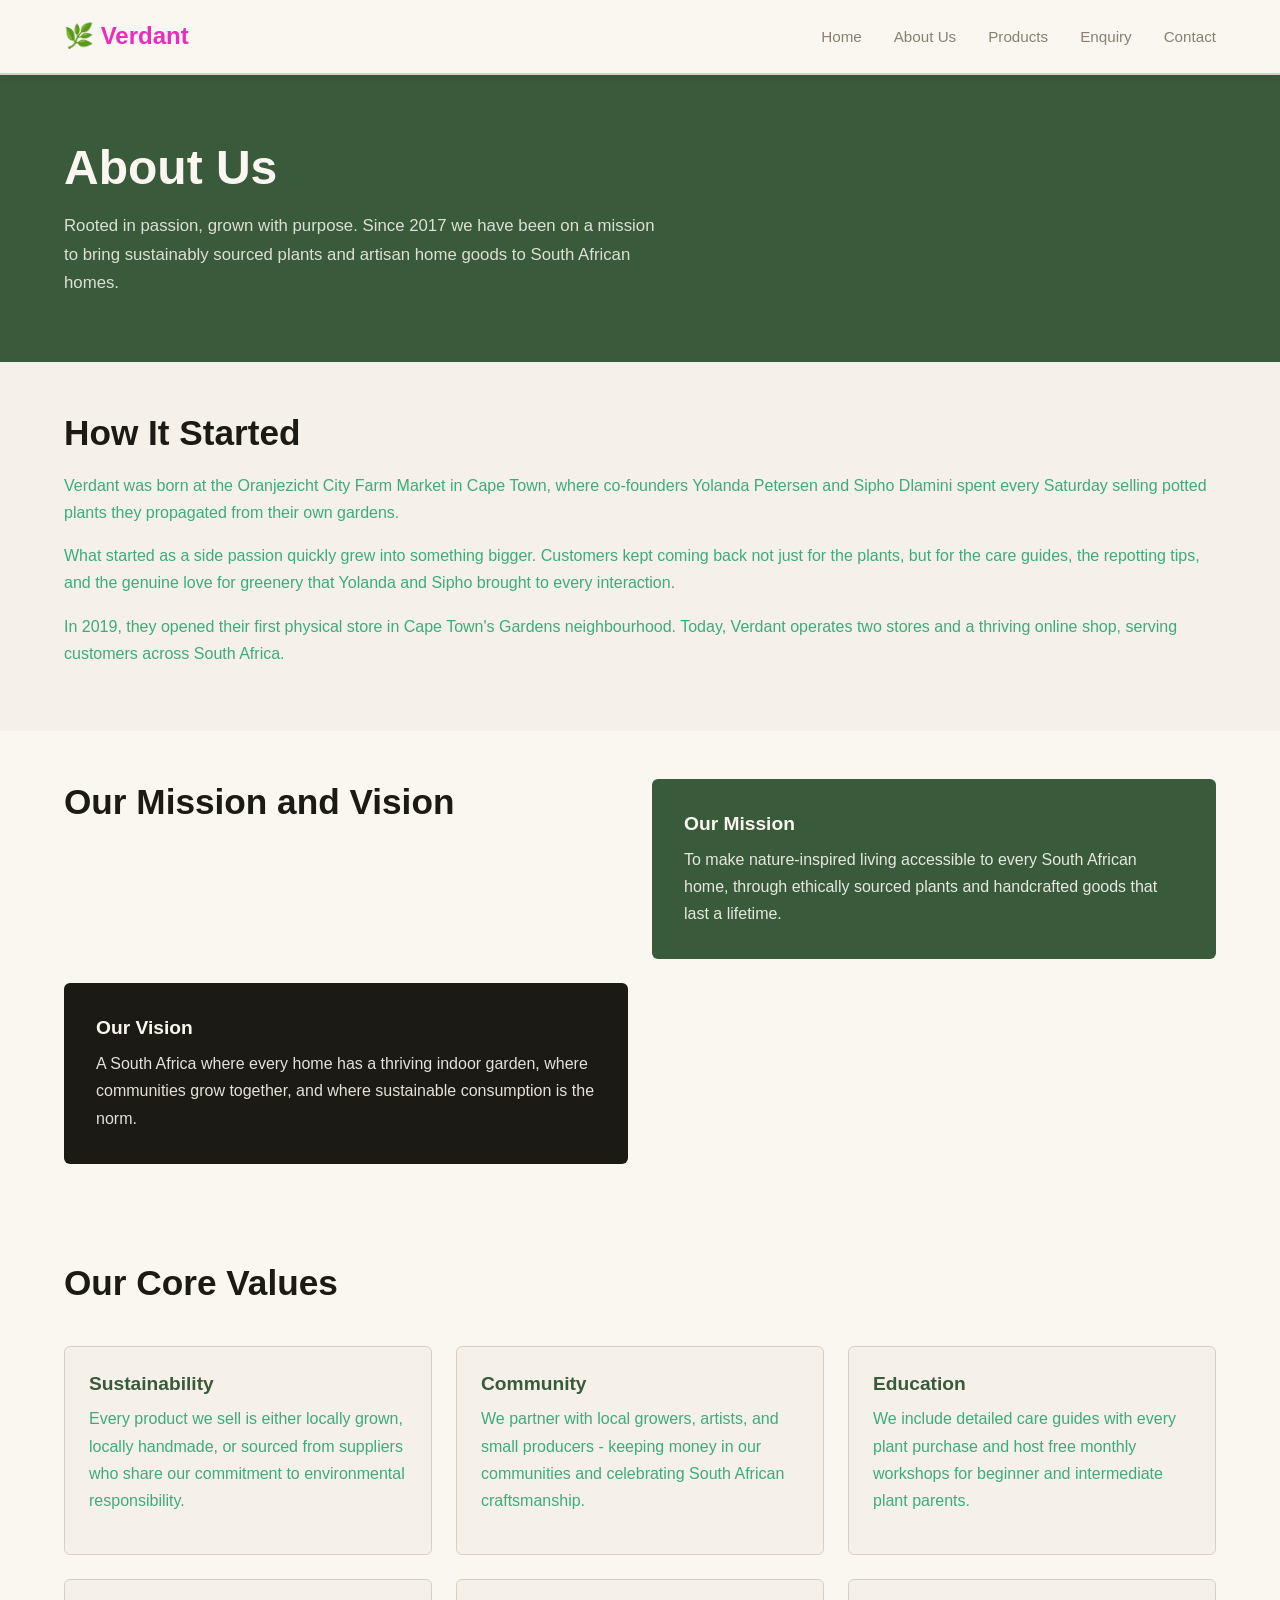
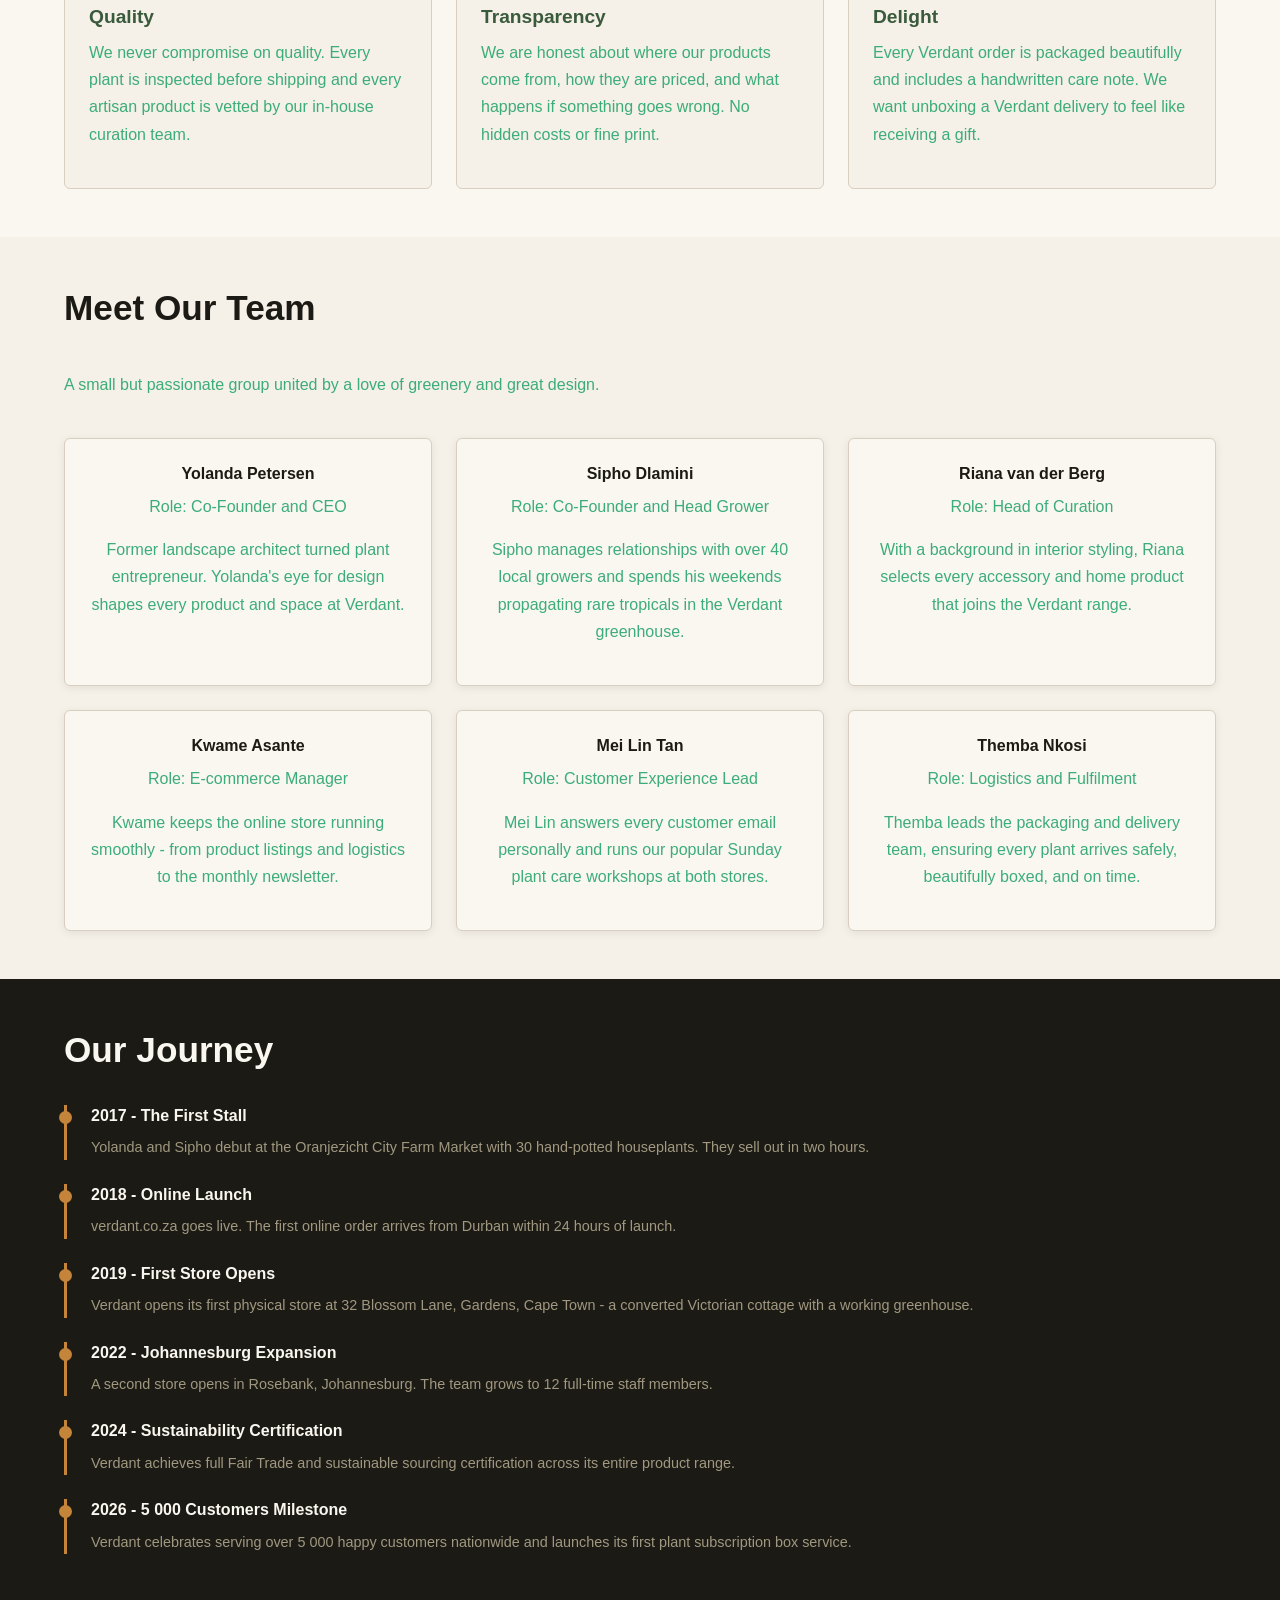
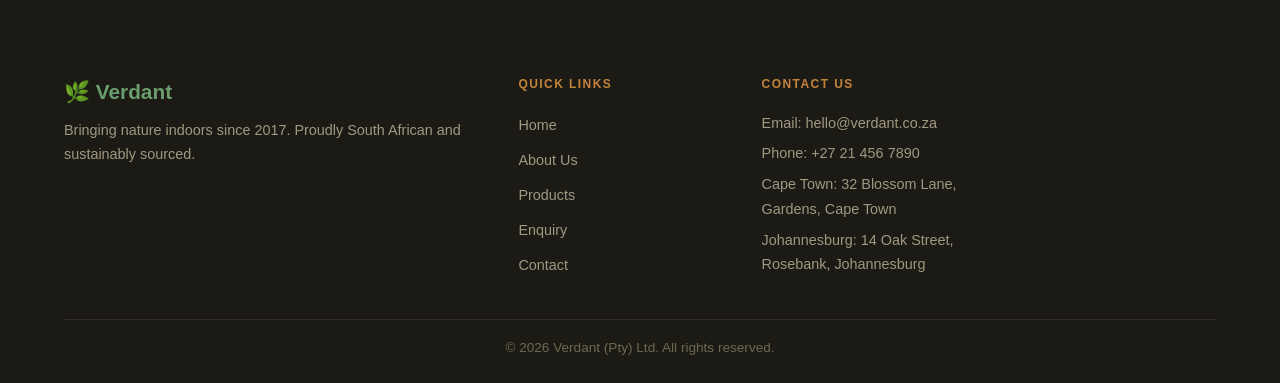
==== commit 901a11f3: "made other changes in the about file" ====
--- a/about.html
+++ b/about.html
@@ -1,444 +1,255 @@
 <!DOCTYPE html>
-<!-- 
-  about.html — Verdant Store: About Us Page
-  Sections: origin story, mission/vision, core values, team members, timeline.
-  Author: Rorisang | Student No: st10481852
+<!--
+    about.html - Verdant Store: About Us Page
+    This page tells the story of the Verdant brand.
+    Sections: header/nav, page heading, origin story,
+    mission and vision, core values, team members,
+    company timeline, and footer.
+    Author: [Student Name] | Student No: [Student Number]
 -->
 <html lang="en">
+
 <head>
-  <meta charset="UTF-8" />
-  <meta name="viewport" content="width=device-width, initial-scale=1.0" />
-  <meta name="description" content="Learn about Verdant's story, mission, and the passionate team behind South Africa's favourite artisan plant and home store." />
-  <meta name="keywords" content="Verdant story, about us, South African plant store, sustainable, team" />
-  <meta name="author" content="Verdant Store" />
-  <title>About Us — Verdant</title>
-  <link rel="stylesheet" href="css/style.css" />
-  <style>
-    /* --- Mission Grid --- */
-    .mission-grid {
-      display: grid;
-      grid-template-columns: 1fr 1fr;
-      gap: 5rem;
-      align-items: center;
-    }
-
-    .mission-visual {
-      height: 440px;
-      background: var(--clr-green);
-      border-radius: 12px;
-      display: flex;
-      align-items: center;
-      justify-content: center;
-      font-size: 8rem;
-      position: relative;
-    }
-
-    .mission-visual .badge {
-      position: absolute;
-      bottom: -1.5rem;
-      right: -1.5rem;
-      background: var(--clr-accent);
-      color: #fff;
-      border-radius: 50%;
-      width: 110px;
-      height: 110px;
-      display: flex;
-      flex-direction: column;
-      align-items: center;
-      justify-content: center;
-      font-family: var(--ff-display);
-      line-height: 1.1;
-      text-align: center;
-      font-size: 0.8rem;
-      box-shadow: var(--shadow);
-    }
-
-    .mission-visual .badge strong { font-size: 1.6rem; }
-
-    .mission-text h2 { margin-bottom: 1rem; }
-    .mission-text p { color: var(--clr-muted); margin-bottom: 1rem; }
-
-    /* --- Values --- */
-    .values { background: var(--clr-cream); }
-
-    .values-grid {
-      display: grid;
-      grid-template-columns: repeat(3, 1fr);
-      gap: 2rem;
-      margin-top: 3rem;
-    }
-
-    .value-card {
-      padding: 2rem;
-      border: 1px solid var(--clr-border);
-      border-radius: 8px;
-      background: var(--clr-bg);
-    }
-
-    .value-icon {
-      font-size: 2.5rem;
-      margin-bottom: 1rem;
-    }
-
-    .value-card h3 { font-size: 1.1rem; margin-bottom: 0.5rem; }
-    .value-card p { color: var(--clr-muted); font-size: 0.92rem; max-width: none; }
-
-    /* --- Team --- */
-    .team-grid {
-      display: grid;
-      grid-template-columns: repeat(3, 1fr);
-      gap: 2.5rem;
-      margin-top: 3rem;
-    }
-
-    .team-card {
-      text-align: center;
-      background: var(--clr-cream);
-      border-radius: 8px;
-      padding: 2rem 1.5rem;
-      box-shadow: var(--shadow);
-    }
-
-    .team-avatar {
-      width: 90px;
-      height: 90px;
-      border-radius: 50%;
-      background: var(--clr-green);
-      display: flex;
-      align-items: center;
-      justify-content: center;
-      font-size: 2.5rem;
-      margin: 0 auto 1.2rem;
-    }
-
-    .team-card h3 { font-size: 1.1rem; margin-bottom: 0.2rem; }
-
-    .team-card .role {
-      font-size: 0.82rem;
-      letter-spacing: 0.08em;
-      text-transform: uppercase;
-      color: var(--clr-green);
-      font-weight: 500;
-      margin-bottom: 0.8rem;
-    }
-
-    .team-card p { font-size: 0.9rem; color: var(--clr-muted); margin: 0 auto; }
-
-    /* --- Timeline --- */
-    .timeline { background: var(--clr-dark); color: var(--clr-cream); }
-    .timeline .tag { color: rgba(250,247,240,0.6); }
-    .timeline h2 { color: var(--clr-cream); }
-
-    .timeline-list {
-      margin-top: 3rem;
-      position: relative;
-      padding-left: 2rem;
-      border-left: 2px solid rgba(255,255,255,0.12);
-    }
-
-    .timeline-item {
-      padding: 0 0 2.5rem 2rem;
-      position: relative;
-    }
-
-    .timeline-item::before {
-      content: '';
-      position: absolute;
-      left: -2.45rem;
-      top: 0.3rem;
-      width: 14px;
-      height: 14px;
-      border-radius: 50%;
-      background: var(--clr-accent);
-      border: 2px solid var(--clr-dark);
-    }
-
-    .timeline-year {
-      font-size: 0.78rem;
-      letter-spacing: 0.1em;
-      text-transform: uppercase;
-      color: var(--clr-accent);
-      font-weight: 500;
-      margin-bottom: 0.3rem;
-    }
-
-    .timeline-item h3 { color: var(--clr-cream); font-size: 1.1rem; margin-bottom: 0.4rem; }
-    .timeline-item p { color: #a09880; font-size: 0.92rem; }
-
-    /* Fade-in */
-    .fade-in { opacity: 0; transform: translateY(24px); transition: opacity 0.6s ease, transform 0.6s ease; }
-    .fade-in.visible { opacity: 1; transform: none; }
-
-    @media (max-width: 900px) {
-      .mission-grid { grid-template-columns: 1fr; }
-      .values-grid { grid-template-columns: 1fr 1fr; }
-      .team-grid { grid-template-columns: 1fr 1fr; }
-    }
-
-    @media (max-width: 580px) {
-      .values-grid { grid-template-columns: 1fr; }
-      .team-grid { grid-template-columns: 1fr; }
-    }
-  </style>
+    <!-- Character encoding set to UTF-8 -->
+    <meta charset="UTF-8" />
+
+    <!-- Viewport tag for mobile responsiveness -->
+    <meta name="viewport" content="width=device-width, initial-scale=1.0" />
+
+    <!-- SEO meta tags for this specific page -->
+    <meta name="description" content="Learn about Verdant's story, mission, and the passionate team behind South Africa's favourite artisan plant and home store." />
+    <meta name="keywords" content="Verdant story, about us, South African plant store, sustainable, team, history" />
+    <meta name="author" content="[Student Name]" />
+
+    <!-- Page title -->
+    <title>About Us - Verdant</title>
+
+    <!-- Link to the shared CSS stylesheet -->
+    <link rel="stylesheet" href="css/style.css" />
 </head>
+
 <body>
 
-  <!-- ===================== HEADER ===================== -->
-  <!-- SITE HEADER: sticky navigation bar shared across all pages -->
-  <header class="site-header">
-    <div class="header-inner">
-      <a href="index.html" class="logo">
-        <span class="logo-icon">🌿</span>
-        Verdant
-      </a>
-      <nav class="main-nav" aria-label="Main navigation">
-        <ul>
-          <li><a href="index.html">Home</a></li>
-          <li><a href="about.html">About Us</a></li>
-          <li><a href="products.html">Products</a></li>
-          <li><a href="enquiry.html">Enquiry</a></li>
-          <li><a href="contact.html">Contact</a></li>
-        </ul>
-      </nav>
-    </div>
-  </header>
-
-  <!-- ===================== PAGE HERO ===================== -->
-  <!-- PAGE HERO: green banner at top of inner pages with title and subtitle -->
-    <section class="page-hero" aria-label="Page header">
-    <div class="container">
-      <span class="tag">Our Story</span>
-      <h1>Rooted in passion,<br />grown with purpose</h1>
-      <p>Since 2017, we've been on a mission to bring sustainably sourced plants and artisan home goods to South African homes.</p>
-    </div>
-  </section>
-
-  <!-- MAIN CONTENT: all primary page content is wrapped in <main> -->
-  <main>
-    <!-- ===================== MISSION ===================== -->
-    <!-- ORIGIN STORY: two-column grid with decorative visual and text content -->
-    <section class="section" aria-labelledby="mission-heading">
-      <div class="container">
-        <div class="mission-grid">
-          <div class="mission-visual fade-in" aria-hidden="true">
-            🌳
-            <div class="badge">
-              <strong>2017</strong>
-              <span>Founded</span>
-            </div>
-          </div>
-          <div class="mission-text fade-in">
-            <span class="tag">How it started</span>
-            <h2 id="mission-heading">From a weekend stall to a national store</h2>
+    <!-- ================================================
+         HEADER
+         Shared across all pages. Contains logo and nav.
+    ================================================ -->
+    <header>
+
+        <!-- Logo links back to homepage -->
+        <div class="logo">
+            <a href="index.html">🌿 Verdant</a>
+        </div>
+
+        <!-- Main navigation linking to all 5 pages -->
+        <nav aria-label="Main navigation">
+            <ul>
+                <li><a href="index.html">Home</a></li>
+                <li><a href="about.html">About Us</a></li>
+                <li><a href="products.html">Products</a></li>
+                <li><a href="enquiry.html">Enquiry</a></li>
+                <li><a href="contact.html">Contact</a></li>
+            </ul>
+        </nav>
+
+    </header>
+
+    <!-- ================================================
+         MAIN CONTENT
+    ================================================ -->
+    <main>
+
+        <!-- PAGE HEADING SECTION
+             A heading section at the top of every inner page
+             that tells the user what page they are on. -->
+        <section id="page-heading">
+            <h1>About Us</h1>
+            <p>Rooted in passion, grown with purpose. Since 2017 we have been on a mission to bring sustainably sourced plants and artisan home goods to South African homes.</p>
+        </section>
+
+        <!-- ORIGIN STORY SECTION
+             Tells the history of how Verdant started. -->
+        <section id="our-story">
+            <h2>How It Started</h2>
             <p>Verdant was born at the Oranjezicht City Farm Market in Cape Town, where co-founders Yolanda Petersen and Sipho Dlamini spent every Saturday selling potted plants they propagated from their own gardens.</p>
-            <p>What started as a side passion quickly grew into something bigger. Customers kept coming back — not just for the plants, but for the care guides, the repotting tips, and the genuine love for greenery that Yolanda and Sipho brought to every interaction.</p>
-            <p>In 2019, they opened their first physical store in Cape Town's Gardens neighbourhood. Today, Verdant operates two stores and a thriving online shop, serving customers across South Africa with the same warmth and expertise that started it all.</p>
-          </div>
+            <p>What started as a side passion quickly grew into something bigger. Customers kept coming back not just for the plants, but for the care guides, the repotting tips, and the genuine love for greenery that Yolanda and Sipho brought to every interaction.</p>
+            <p>In 2019, they opened their first physical store in Cape Town's Gardens neighbourhood. Today, Verdant operates two stores and a thriving online shop, serving customers across South Africa.</p>
+        </section>
+
+        <!-- MISSION AND VISION SECTION
+             Clearly states what the company stands for. -->
+        <section id="mission-vision">
+            <h2>Our Mission and Vision</h2>
+
+            <!-- Mission statement -->
+            <div class="mission">
+                <h3>Our Mission</h3>
+                <p>To make nature-inspired living accessible to every South African home, through ethically sourced plants and handcrafted goods that last a lifetime.</p>
+            </div>
+
+            <!-- Vision statement -->
+            <div class="vision">
+                <h3>Our Vision</h3>
+                <p>A South Africa where every home has a thriving indoor garden, where communities grow together, and where sustainable consumption is the norm.</p>
+            </div>
+        </section>
+
+        <!-- CORE VALUES SECTION
+             Lists the six values that guide how Verdant operates. -->
+        <section id="values">
+            <h2>Our Core Values</h2>
+
+            <!-- Each value is in its own article tag as it is
+                 an independent piece of content -->
+            <article class="value-item">
+                <h3>Sustainability</h3>
+                <p>Every product we sell is either locally grown, locally handmade, or sourced from suppliers who share our commitment to environmental responsibility.</p>
+            </article>
+
+            <article class="value-item">
+                <h3>Community</h3>
+                <p>We partner with local growers, artists, and small producers - keeping money in our communities and celebrating South African craftsmanship.</p>
+            </article>
+
+            <article class="value-item">
+                <h3>Education</h3>
+                <p>We include detailed care guides with every plant purchase and host free monthly workshops for beginner and intermediate plant parents.</p>
+            </article>
+
+            <article class="value-item">
+                <h3>Quality</h3>
+                <p>We never compromise on quality. Every plant is inspected before shipping and every artisan product is vetted by our in-house curation team.</p>
+            </article>
+
+            <article class="value-item">
+                <h3>Transparency</h3>
+                <p>We are honest about where our products come from, how they are priced, and what happens if something goes wrong. No hidden costs or fine print.</p>
+            </article>
+
+            <article class="value-item">
+                <h3>Delight</h3>
+                <p>Every Verdant order is packaged beautifully and includes a handwritten care note. We want unboxing a Verdant delivery to feel like receiving a gift.</p>
+            </article>
+        </section>
+
+        <!-- TEAM SECTION
+             Introduces the six members of the Verdant team. -->
+        <section id="team">
+            <h2>Meet Our Team</h2>
+            <p>A small but passionate group united by a love of greenery and great design.</p>
+
+            <!-- Each team member uses an article tag -->
+            <article class="team-member">
+                <h3>Yolanda Petersen</h3>
+                <p>Role: Co-Founder and CEO</p>
+                <p>Former landscape architect turned plant entrepreneur. Yolanda's eye for design shapes every product and space at Verdant.</p>
+            </article>
+
+            <article class="team-member">
+                <h3>Sipho Dlamini</h3>
+                <p>Role: Co-Founder and Head Grower</p>
+                <p>Sipho manages relationships with over 40 local growers and spends his weekends propagating rare tropicals in the Verdant greenhouse.</p>
+            </article>
+
+            <article class="team-member">
+                <h3>Riana van der Berg</h3>
+                <p>Role: Head of Curation</p>
+                <p>With a background in interior styling, Riana selects every accessory and home product that joins the Verdant range.</p>
+            </article>
+
+            <article class="team-member">
+                <h3>Kwame Asante</h3>
+                <p>Role: E-commerce Manager</p>
+                <p>Kwame keeps the online store running smoothly - from product listings and logistics to the monthly newsletter.</p>
+            </article>
+
+            <article class="team-member">
+                <h3>Mei Lin Tan</h3>
+                <p>Role: Customer Experience Lead</p>
+                <p>Mei Lin answers every customer email personally and runs our popular Sunday plant care workshops at both stores.</p>
+            </article>
+
+            <article class="team-member">
+                <h3>Themba Nkosi</h3>
+                <p>Role: Logistics and Fulfilment</p>
+                <p>Themba leads the packaging and delivery team, ensuring every plant arrives safely, beautifully boxed, and on time.</p>
+            </article>
+        </section>
+
+        <!-- TIMELINE SECTION
+             Shows the key milestones in the company's history. -->
+        <section id="timeline">
+            <h2>Our Journey</h2>
+
+            <!-- Each milestone is wrapped in a div for grouping -->
+            <div class="timeline-item">
+                <h3>2017 - The First Stall</h3>
+                <p>Yolanda and Sipho debut at the Oranjezicht City Farm Market with 30 hand-potted houseplants. They sell out in two hours.</p>
+            </div>
+
+            <div class="timeline-item">
+                <h3>2018 - Online Launch</h3>
+                <p>verdant.co.za goes live. The first online order arrives from Durban within 24 hours of launch.</p>
+            </div>
+
+            <div class="timeline-item">
+                <h3>2019 - First Store Opens</h3>
+                <p>Verdant opens its first physical store at 32 Blossom Lane, Gardens, Cape Town - a converted Victorian cottage with a working greenhouse.</p>
+            </div>
+
+            <div class="timeline-item">
+                <h3>2022 - Johannesburg Expansion</h3>
+                <p>A second store opens in Rosebank, Johannesburg. The team grows to 12 full-time staff members.</p>
+            </div>
+
+            <div class="timeline-item">
+                <h3>2024 - Sustainability Certification</h3>
+                <p>Verdant achieves full Fair Trade and sustainable sourcing certification across its entire product range.</p>
+            </div>
+
+            <div class="timeline-item">
+                <h3>2026 - 5 000 Customers Milestone</h3>
+                <p>Verdant celebrates serving over 5 000 happy customers nationwide and launches its first plant subscription box service.</p>
+            </div>
+        </section>
+
+    </main>
+
+    <!-- ================================================
+         FOOTER
+         Shared across all pages.
+    ================================================ -->
+    <footer>
+
+        <div class="footer-brand">
+            <p>🌿 Verdant</p>
+            <p>Bringing nature indoors since 2017. Proudly South African and sustainably sourced.</p>
         </div>
-      </div>
-    </section>
-
-    <!-- ===================== MISSION & VISION ===================== -->
-    <!-- MISSION & VISION: two dark/green cards side by side -->
-    <section class="section" style="background:var(--clr-cream); padding-top:0;" aria-labelledby="mv-heading">
-      <div class="container">
-        <div style="display:grid; grid-template-columns:1fr 1fr; gap:2rem; margin-top:2rem;">
-          <div style="background:var(--clr-green); color:var(--clr-cream); padding:2.5rem; border-radius:8px;" class="fade-in">
-            <h3 style="color:var(--clr-cream); margin-bottom:0.8rem;">🎯 Our Mission</h3>
-            <p style="color:rgba(250,247,240,0.85); max-width:none;">To make nature-inspired living accessible to every South African home, through ethically sourced plants and handcrafted goods that last a lifetime.</p>
-          </div>
-          <div style="background:var(--clr-dark); color:var(--clr-cream); padding:2.5rem; border-radius:8px;" class="fade-in">
-            <h3 style="color:var(--clr-cream); margin-bottom:0.8rem;">🌍 Our Vision</h3>
-            <p style="color:rgba(250,247,240,0.85); max-width:none;">A South Africa where every home has a thriving indoor garden, where communities grow together, and where sustainable consumption is the norm.</p>
-          </div>
+
+        <nav aria-label="Footer navigation">
+            <h4>Quick Links</h4>
+            <ul>
+                <li><a href="index.html">Home</a></li>
+                <li><a href="about.html">About Us</a></li>
+                <li><a href="products.html">Products</a></li>
+                <li><a href="enquiry.html">Enquiry</a></li>
+                <li><a href="contact.html">Contact</a></li>
+            </ul>
+        </nav>
+
+        <div class="footer-contact">
+            <h4>Contact Us</h4>
+            <p>Email: <a href="mailto:hello@verdant.co.za">hello@verdant.co.za</a></p>
+            <p>Phone: <a href="tel:+27214567890">+27 21 456 7890</a></p>
+            <p>Cape Town: 32 Blossom Lane, Gardens, Cape Town</p>
+            <p>Johannesburg: 14 Oak Street, Rosebank, Johannesburg</p>
         </div>
-      </div>
-    </section>
-
-    <!-- ===================== VALUES ===================== -->
-    <!-- CORE VALUES: 6-card grid showing what Verdant stands for -->
-    <section class="section values" aria-labelledby="values-heading">
-      <div class="container">
-        <div class="section-header fade-in">
-          <span class="tag">What we stand for</span>
-          <h2 id="values-heading">Our Core Values</h2>
-          <p>These principles guide everything we do — from how we source our products to how we talk to customers.</p>
-        </div>
-        <div class="values-grid">
-          <div class="value-card fade-in">
-            <div class="value-icon">🌱</div>
-            <h3>Sustainability</h3>
-            <p>Every product we sell is either locally grown, locally handmade, or sourced from suppliers who share our commitment to environmental responsibility.</p>
-          </div>
-          <div class="value-card fade-in">
-            <div class="value-icon">🤝</div>
-            <h3>Community</h3>
-            <p>We partner with local growers, artists, and small producers — keeping money in our communities and celebrating South African craftsmanship.</p>
-          </div>
-          <div class="value-card fade-in">
-            <div class="value-icon">💚</div>
-            <h3>Education</h3>
-            <p>We include detailed care guides with every plant purchase and host free monthly workshops for beginner and intermediate plant parents.</p>
-          </div>
-          <div class="value-card fade-in">
-            <div class="value-icon">✨</div>
-            <h3>Quality</h3>
-            <p>We never compromise on quality. Every plant is inspected before shipping and every artisan product is vetted by our in-house curation team.</p>
-          </div>
-          <div class="value-card fade-in">
-            <div class="value-icon">💬</div>
-            <h3>Transparency</h3>
-            <p>We're honest about where our products come from, how they're priced, and what happens if something goes wrong. No hidden costs or fine print.</p>
-          </div>
-          <div class="value-card fade-in">
-            <div class="value-icon">🎁</div>
-            <h3>Delight</h3>
-            <p>Every Verdant order is packaged beautifully and includes a handwritten care note. We want unboxing a Verdant delivery to feel like receiving a gift.</p>
-          </div>
-        </div>
-      </div>
-    </section>
-
-    <!-- ===================== TEAM ===================== -->
-    <!-- TEAM SECTION: 6 team member cards with name, role, and bio -->
-    <section class="section" aria-labelledby="team-heading">
-      <div class="container">
-        <div class="section-header fade-in">
-          <span class="tag">The People</span>
-          <h2 id="team-heading">Meet Our Team</h2>
-          <p>A small but passionate group united by a love of greenery and great design.</p>
-        </div>
-        <div class="team-grid">
-          <div class="team-card fade-in">
-            <div class="team-avatar">👩🏾</div>
-            <h3>Yolanda Petersen</h3>
-            <div class="role">Co-Founder &amp; CEO</div>
-            <p>Former landscape architect turned plant entrepreneur. Yolanda's eye for design shapes every product and space at Verdant.</p>
-          </div>
-          <div class="team-card fade-in">
-            <div class="team-avatar">👨🏿</div>
-            <h3>Sipho Dlamini</h3>
-            <div class="role">Co-Founder &amp; Head Grower</div>
-            <p>Sipho manages relationships with over 40 local growers and spends his weekends propagating rare tropicals in the Verdant greenhouse.</p>
-          </div>
-          <div class="team-card fade-in">
-            <div class="team-avatar">👩🏼</div>
-            <h3>Riana van der Berg</h3>
-            <div class="role">Head of Curation</div>
-            <p>With a background in interior styling, Riana selects every accessory and home product that joins the Verdant range.</p>
-          </div>
-          <div class="team-card fade-in">
-            <div class="team-avatar">👨🏽</div>
-            <h3>Kwame Asante</h3>
-            <div class="role">E-commerce Manager</div>
-            <p>Kwame keeps the online store running smoothly — from product listings and logistics to the monthly newsletter.</p>
-          </div>
-          <div class="team-card fade-in">
-            <div class="team-avatar">👩🏻</div>
-            <h3>Mei Lin Tan</h3>
-            <div class="role">Customer Experience Lead</div>
-            <p>Mei Lin answers every customer email personally and runs our popular Sunday plant care workshops at both stores.</p>
-          </div>
-          <div class="team-card fade-in">
-            <div class="team-avatar">👨🏾</div>
-            <h3>Themba Nkosi</h3>
-            <div class="role">Logistics &amp; Fulfilment</div>
-            <p>Themba leads the packaging and delivery team, ensuring every plant arrives safely, beautifully boxed, and on time.</p>
-          </div>
-        </div>
-      </div>
-    </section>
-
-    <!-- ===================== TIMELINE ===================== -->
-    <!-- TIMELINE: history of the company from 2017 to 2026 -->
-    <section class="section timeline" aria-labelledby="timeline-heading">
-      <div class="container">
-        <div class="section-header fade-in">
-          <span class="tag">Our Journey</span>
-          <h2 id="timeline-heading">How we got here</h2>
-        </div>
-        <div class="timeline-list">
-          <div class="timeline-item fade-in">
-            <div class="timeline-year">2017</div>
-            <h3>The First Stall</h3>
-            <p>Yolanda and Sipho debut at the Oranjezicht City Farm Market with 30 hand-potted houseplants. They sell out in two hours.</p>
-          </div>
-          <div class="timeline-item fade-in">
-            <div class="timeline-year">2018</div>
-            <h3>Online Launch</h3>
-            <p>verdant.co.za goes live. First online order arrives from Durban within 24 hours of launch.</p>
-          </div>
-          <div class="timeline-item fade-in">
-            <div class="timeline-year">2019</div>
-            <h3>First Brick &amp; Mortar</h3>
-            <p>Verdant opens its first physical store at 32 Blossom Lane, Gardens, Cape Town — a converted Victorian cottage with a working greenhouse.</p>
-          </div>
-          <div class="timeline-item fade-in">
-            <div class="timeline-year">2022</div>
-            <h3>Johannesburg Expansion</h3>
-            <p>A second store opens in Rosebank, Johannesburg, serving the growing northern demand. The team grows to 12 full-time staff.</p>
-          </div>
-          <div class="timeline-item fade-in">
-            <div class="timeline-year">2024</div>
-            <h3>Sustainability Certification</h3>
-            <p>Verdant achieves full Fair Trade and sustainable sourcing certification across its entire product range.</p>
-          </div>
-          <div class="timeline-item fade-in">
-            <div class="timeline-year">2026</div>
-            <h3>5 000 Customers Milestone</h3>
-            <p>Verdant celebrates serving over 5 000 happy customers nationwide — and launches its first plant subscription box service.</p>
-          </div>
-        </div>
-      </div>
-    </section>
-  </main>
-
-  <!-- ===================== FOOTER ===================== -->
-  <!-- SITE FOOTER: brand info, navigation links, and contact details -->
-  <footer class="site-footer" aria-label="Site footer">
-    <div class="container">
-      <div class="footer-grid">
-        <div class="footer-brand">
-          <a href="index.html" class="logo">
-            <span class="logo-icon">🌿</span> Verdant
-          </a>
-          <p>Bringing nature indoors since 2017. Proudly South African, sustainably sourced.</p>
-        </div>
-        <div class="footer-col">
-          <h4>Shop</h4>
-          <ul>
-            <li><a href="products.html">All Products</a></li>
-            <li><a href="products.html">Houseplants</a></li>
-            <li><a href="products.html">Pots &amp; Planters</a></li>
-            <li><a href="products.html">Accessories</a></li>
-          </ul>
-        </div>
-        <div class="footer-col">
-          <h4>Company</h4>
-          <ul>
-            <li><a href="about.html">About Us</a></li>
-            <li><a href="contact.html">Contact</a></li>
-            <li><a href="enquiry.html">Make an Enquiry</a></li>
-          </ul>
-        </div>
-        <div class="footer-col">
-          <h4>Contact</h4>
-          <ul>
-            <li><a href="mailto:hello@verdant.co.za">hello@verdant.co.za</a></li>
-            <li><a href="tel:+27214567890">+27 21 456 7890</a></li>
-            <li><a href="contact.html">32 Blossom Lane, Gardens, Cape Town</a></li>
-            <li><a href="contact.html">14 Oak Street, Rosebank, Johannesburg</a></li>
-          </ul>
-        </div>
-      </div>
-      <div class="footer-bottom">
-        <span>© 2026 Verdant (Pty) Ltd. All rights reserved.</span>
-        <span>Designed with 🌱 in South Africa</span>
-      </div>
-    </div>
-  </footer>
-
-  <!-- External JS: placed at bottom so HTML loads before script executes -->
-  <script src="js/main.js"></script>
+
+        <p>© 2026 Verdant (Pty) Ltd. All rights reserved.</p>
+
+    </footer>
+
+    <script src="js/main.js"></script>
+
 </body>
-</html>
+</html>
--- a/css/style.css
+++ b/css/style.css
@@ -21,8 +21,8 @@
     font-family: 'Segoe UI', Arial, Helvetica, sans-serif;
     font-size: 1rem;
     line-height: 1.7;
-    background-color: #f5f0e8;
-    color: #1c1a14;
+    background-color: #2e7b46;
+    color: #067e50;
 }
 
 /* Remove bullet points from all lists */
@@ -39,14 +39,14 @@
    Reusable values for consistent styling.
 ============================================= */
 :root {
-    --green:       #3a5a3c;
-    --green-dark:  #2d5230;
-    --green-light: #6b9e6e;
-    --cream:       #faf7f0;
+    --green:       #024a0d;
+    --green-dark:  #3aa95f;
+    --green-light: #65b386;
+    --cream:       #10692e;
     --background:  #f5f0e8;
-    --dark:        #1c1a14;
-    --accent:      #c4843a;
-    --muted:       #8a8070;
+    --dark:        #1c6656;
+    --accent:      #218a57;
+    --muted:       #3d753f;
     --border:      #d8cfc0;
     --white:       #ffffff;
     --shadow:      0 2px 8px rgba(0,0,0,0.10);
@@ -97,7 +97,7 @@
 p {
     font-size: 1rem;
     line-height: 1.7;
-    color: #8a8070;
+    color: #3cac7a;
     margin-bottom: 1rem;
 }
 
@@ -105,7 +105,7 @@
     font-style: italic;
     font-size: 1rem;
     color: #1c1a14;
-    border-left: 4px solid #c4843a;
+    border-left: 4px solid #205b0b;
     padding-left: 1rem;
     margin-bottom: 1.5rem;
 }
@@ -114,7 +114,7 @@
     display: block;
     font-size: 0.85rem;
     font-style: normal;
-    color: #8a8070;
+    color: #0d4b46;
     margin-top: 0.5rem;
 }
 
@@ -147,7 +147,7 @@
 .logo a {
     font-size: 1.5rem;
     font-weight: 700;
-    color: #3a5a3c;
+    color: #ec2dbc;
 }
 
 /* Navigation links in a horizontal row using flexbox */
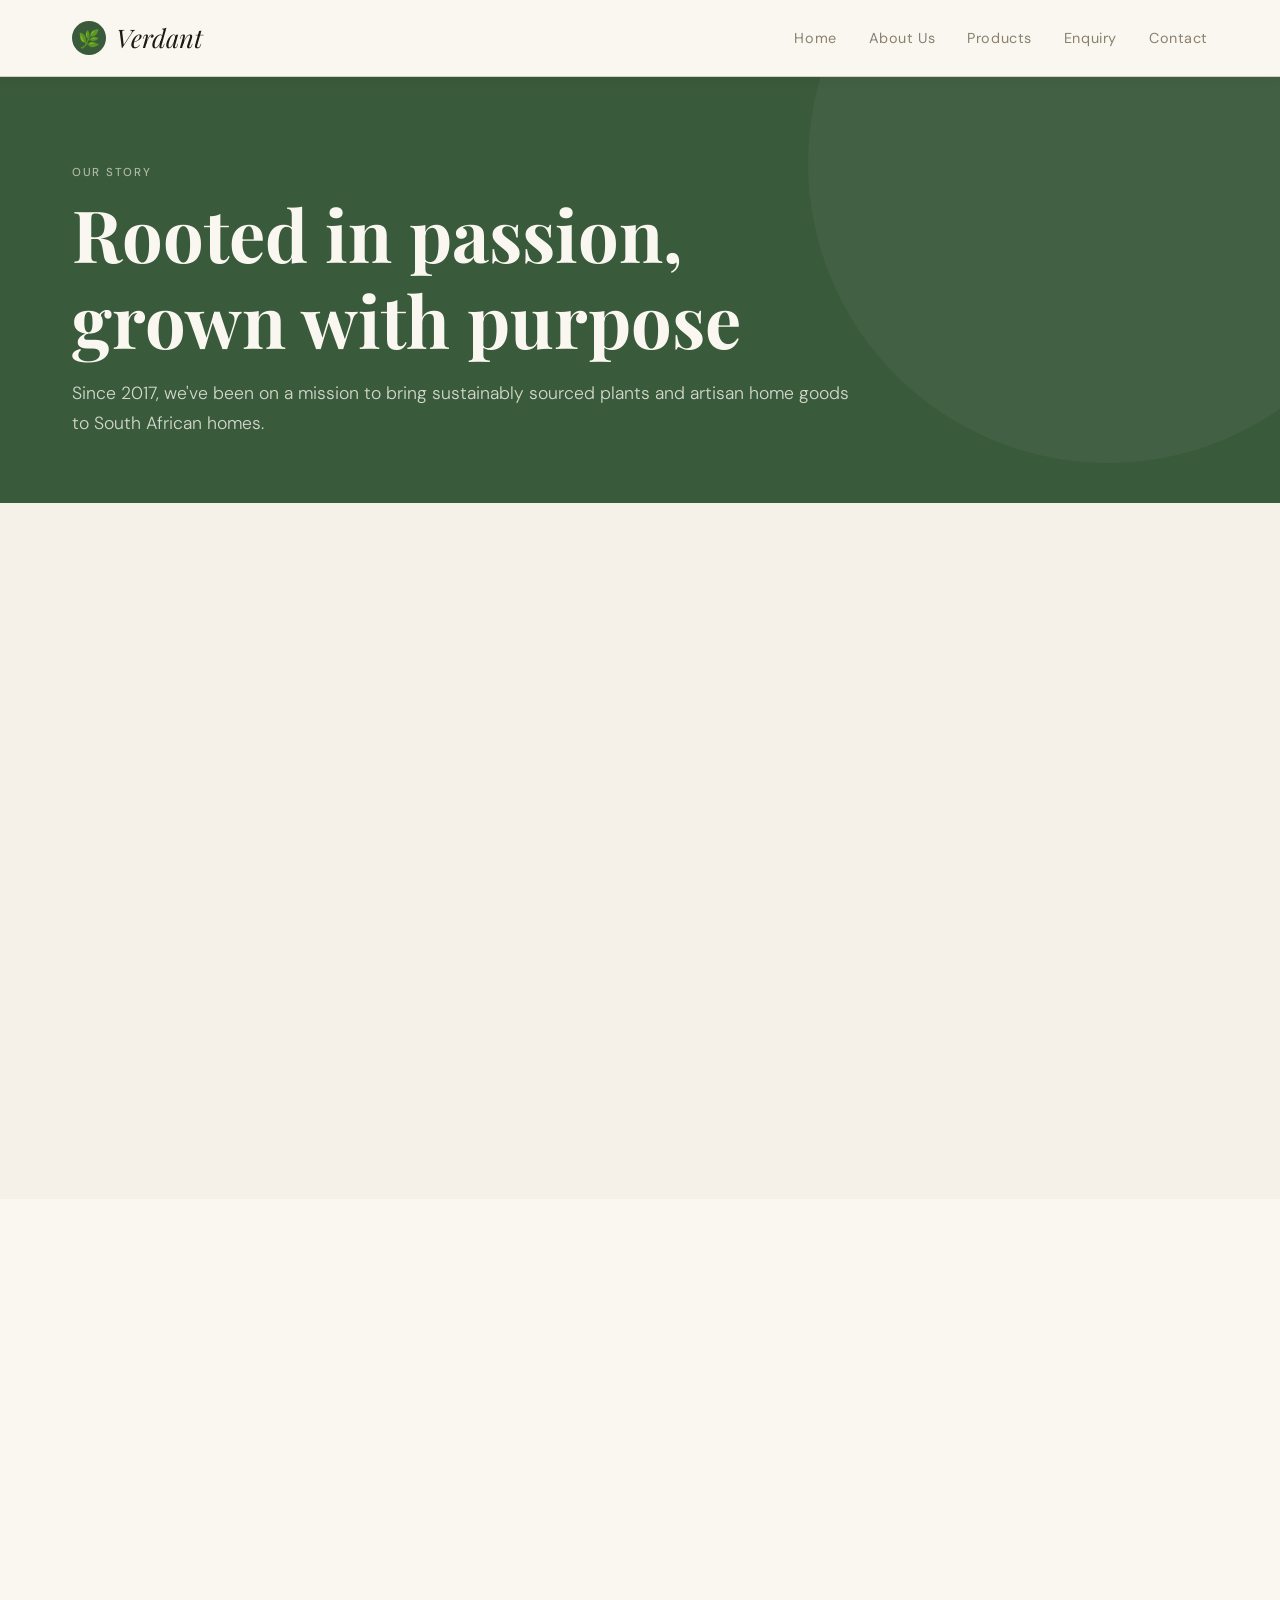
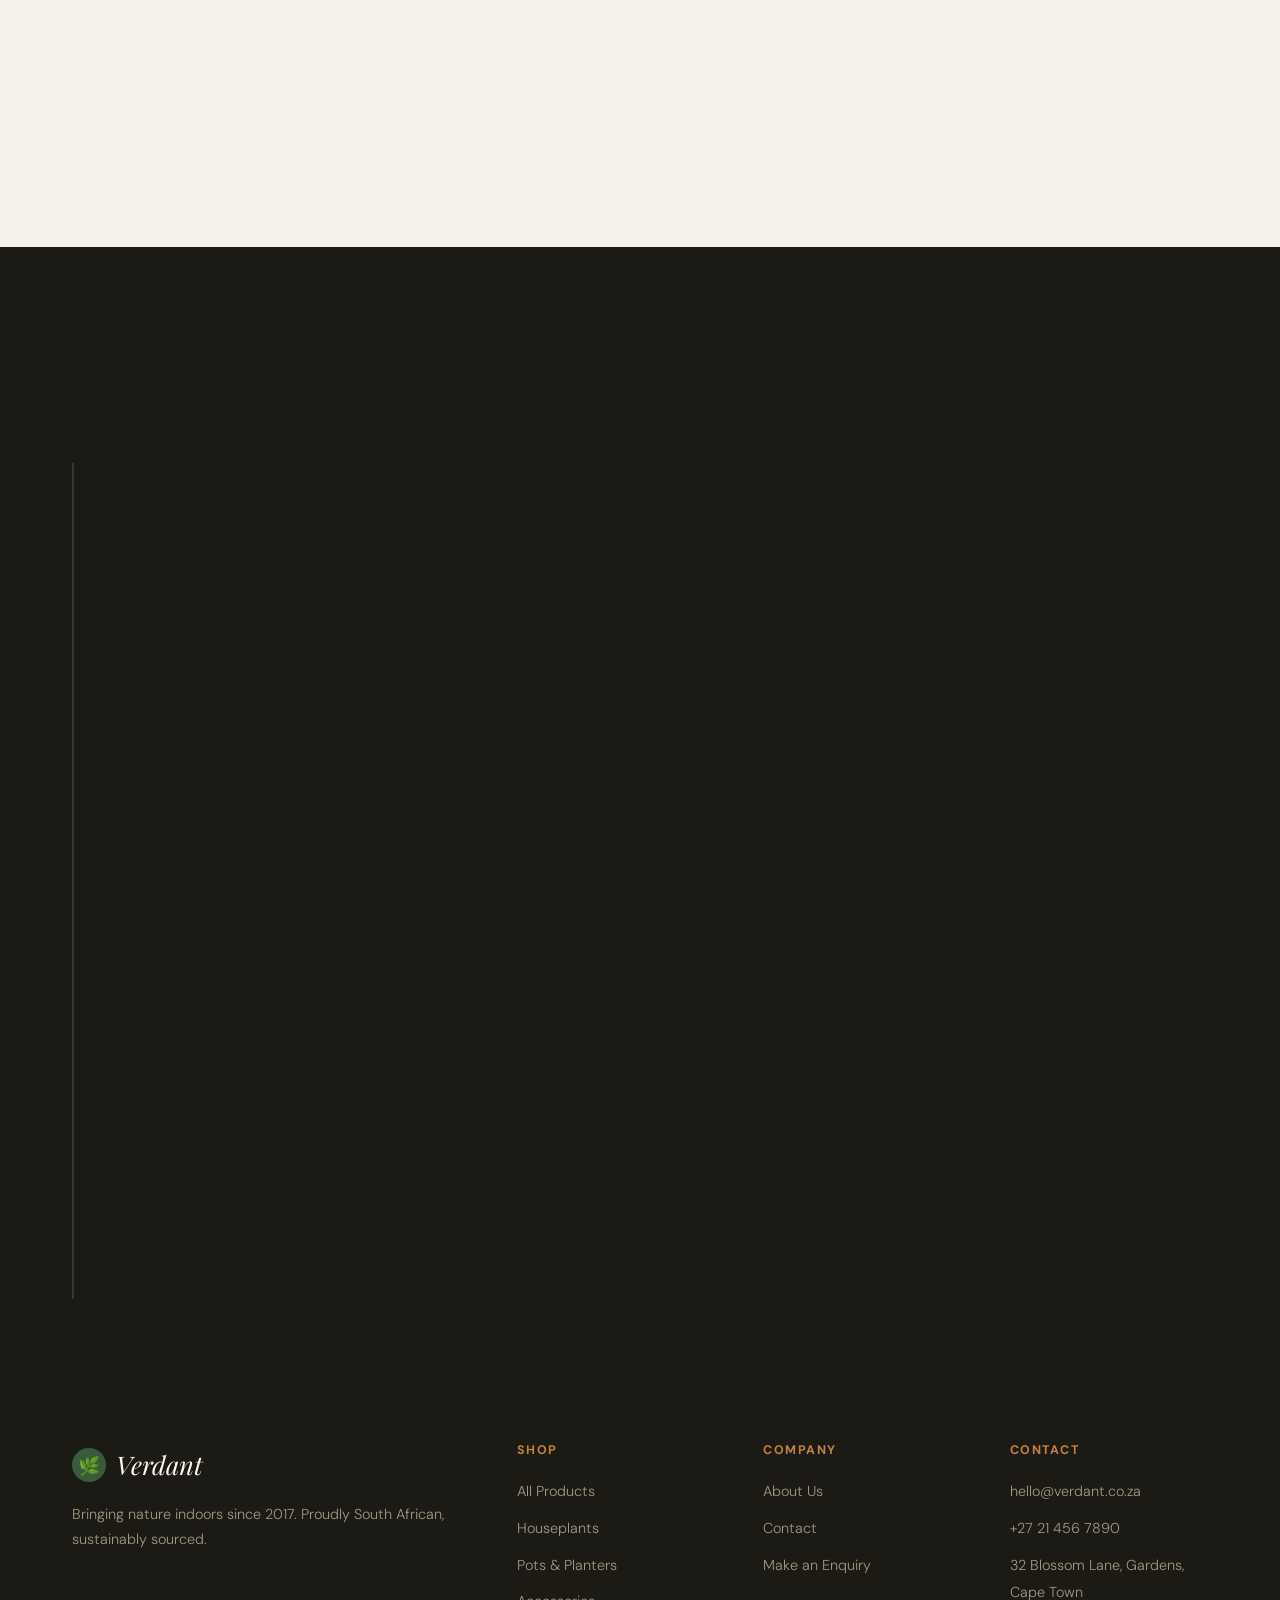
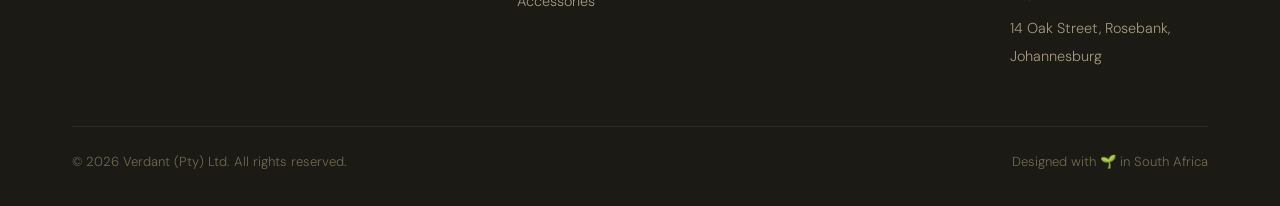
==== commit 86cb054d: "made changes to the whole css file by replacing it with the new one" ====
--- a/about.html
+++ b/about.html
@@ -1,255 +1,444 @@
 <!DOCTYPE html>
-<!--
-    about.html - Verdant Store: About Us Page
-    This page tells the story of the Verdant brand.
-    Sections: header/nav, page heading, origin story,
-    mission and vision, core values, team members,
-    company timeline, and footer.
-    Author: [Student Name] | Student No: [Student Number]
+<!-- 
+  about.html — Verdant Store: About Us Page
+  Sections: origin story, mission/vision, core values, team members, timeline.
+  Author: [Student Name] | Student No: [Student Number]
 -->
 <html lang="en">
-
 <head>
-    <!-- Character encoding set to UTF-8 -->
-    <meta charset="UTF-8" />
-
-    <!-- Viewport tag for mobile responsiveness -->
-    <meta name="viewport" content="width=device-width, initial-scale=1.0" />
-
-    <!-- SEO meta tags for this specific page -->
-    <meta name="description" content="Learn about Verdant's story, mission, and the passionate team behind South Africa's favourite artisan plant and home store." />
-    <meta name="keywords" content="Verdant story, about us, South African plant store, sustainable, team, history" />
-    <meta name="author" content="[Student Name]" />
-
-    <!-- Page title -->
-    <title>About Us - Verdant</title>
-
-    <!-- Link to the shared CSS stylesheet -->
-    <link rel="stylesheet" href="css/style.css" />
+  <meta charset="UTF-8" />
+  <meta name="viewport" content="width=device-width, initial-scale=1.0" />
+  <meta name="description" content="Learn about Verdant's story, mission, and the passionate team behind South Africa's favourite artisan plant and home store." />
+  <meta name="keywords" content="Verdant story, about us, South African plant store, sustainable, team" />
+  <meta name="author" content="Verdant Store" />
+  <title>About Us — Verdant</title>
+  <link rel="stylesheet" href="css/style.css" />
+  <style>
+    /* --- Mission Grid --- */
+    .mission-grid {
+      display: grid;
+      grid-template-columns: 1fr 1fr;
+      gap: 5rem;
+      align-items: center;
+    }
+
+    .mission-visual {
+      height: 440px;
+      background: var(--clr-green);
+      border-radius: 12px;
+      display: flex;
+      align-items: center;
+      justify-content: center;
+      font-size: 8rem;
+      position: relative;
+    }
+
+    .mission-visual .badge {
+      position: absolute;
+      bottom: -1.5rem;
+      right: -1.5rem;
+      background: var(--clr-accent);
+      color: #fff;
+      border-radius: 50%;
+      width: 110px;
+      height: 110px;
+      display: flex;
+      flex-direction: column;
+      align-items: center;
+      justify-content: center;
+      font-family: var(--ff-display);
+      line-height: 1.1;
+      text-align: center;
+      font-size: 0.8rem;
+      box-shadow: var(--shadow);
+    }
+
+    .mission-visual .badge strong { font-size: 1.6rem; }
+
+    .mission-text h2 { margin-bottom: 1rem; }
+    .mission-text p { color: var(--clr-muted); margin-bottom: 1rem; }
+
+    /* --- Values --- */
+    .values { background: var(--clr-cream); }
+
+    .values-grid {
+      display: grid;
+      grid-template-columns: repeat(3, 1fr);
+      gap: 2rem;
+      margin-top: 3rem;
+    }
+
+    .value-card {
+      padding: 2rem;
+      border: 1px solid var(--clr-border);
+      border-radius: 8px;
+      background: var(--clr-bg);
+    }
+
+    .value-icon {
+      font-size: 2.5rem;
+      margin-bottom: 1rem;
+    }
+
+    .value-card h3 { font-size: 1.1rem; margin-bottom: 0.5rem; }
+    .value-card p { color: var(--clr-muted); font-size: 0.92rem; max-width: none; }
+
+    /* --- Team --- */
+    .team-grid {
+      display: grid;
+      grid-template-columns: repeat(3, 1fr);
+      gap: 2.5rem;
+      margin-top: 3rem;
+    }
+
+    .team-card {
+      text-align: center;
+      background: var(--clr-cream);
+      border-radius: 8px;
+      padding: 2rem 1.5rem;
+      box-shadow: var(--shadow);
+    }
+
+    .team-avatar {
+      width: 90px;
+      height: 90px;
+      border-radius: 50%;
+      background: var(--clr-green);
+      display: flex;
+      align-items: center;
+      justify-content: center;
+      font-size: 2.5rem;
+      margin: 0 auto 1.2rem;
+    }
+
+    .team-card h3 { font-size: 1.1rem; margin-bottom: 0.2rem; }
+
+    .team-card .role {
+      font-size: 0.82rem;
+      letter-spacing: 0.08em;
+      text-transform: uppercase;
+      color: var(--clr-green);
+      font-weight: 500;
+      margin-bottom: 0.8rem;
+    }
+
+    .team-card p { font-size: 0.9rem; color: var(--clr-muted); margin: 0 auto; }
+
+    /* --- Timeline --- */
+    .timeline { background: var(--clr-dark); color: var(--clr-cream); }
+    .timeline .tag { color: rgba(250,247,240,0.6); }
+    .timeline h2 { color: var(--clr-cream); }
+
+    .timeline-list {
+      margin-top: 3rem;
+      position: relative;
+      padding-left: 2rem;
+      border-left: 2px solid rgba(255,255,255,0.12);
+    }
+
+    .timeline-item {
+      padding: 0 0 2.5rem 2rem;
+      position: relative;
+    }
+
+    .timeline-item::before {
+      content: '';
+      position: absolute;
+      left: -2.45rem;
+      top: 0.3rem;
+      width: 14px;
+      height: 14px;
+      border-radius: 50%;
+      background: var(--clr-accent);
+      border: 2px solid var(--clr-dark);
+    }
+
+    .timeline-year {
+      font-size: 0.78rem;
+      letter-spacing: 0.1em;
+      text-transform: uppercase;
+      color: var(--clr-accent);
+      font-weight: 500;
+      margin-bottom: 0.3rem;
+    }
+
+    .timeline-item h3 { color: var(--clr-cream); font-size: 1.1rem; margin-bottom: 0.4rem; }
+    .timeline-item p { color: #a09880; font-size: 0.92rem; }
+
+    /* Fade-in */
+    .fade-in { opacity: 0; transform: translateY(24px); transition: opacity 0.6s ease, transform 0.6s ease; }
+    .fade-in.visible { opacity: 1; transform: none; }
+
+    @media (max-width: 900px) {
+      .mission-grid { grid-template-columns: 1fr; }
+      .values-grid { grid-template-columns: 1fr 1fr; }
+      .team-grid { grid-template-columns: 1fr 1fr; }
+    }
+
+    @media (max-width: 580px) {
+      .values-grid { grid-template-columns: 1fr; }
+      .team-grid { grid-template-columns: 1fr; }
+    }
+  </style>
 </head>
-
 <body>
 
-    <!-- ================================================
-         HEADER
-         Shared across all pages. Contains logo and nav.
-    ================================================ -->
-    <header>
-
-        <!-- Logo links back to homepage -->
-        <div class="logo">
-            <a href="index.html">🌿 Verdant</a>
-        </div>
-
-        <!-- Main navigation linking to all 5 pages -->
-        <nav aria-label="Main navigation">
-            <ul>
-                <li><a href="index.html">Home</a></li>
-                <li><a href="about.html">About Us</a></li>
-                <li><a href="products.html">Products</a></li>
-                <li><a href="enquiry.html">Enquiry</a></li>
-                <li><a href="contact.html">Contact</a></li>
-            </ul>
-        </nav>
-
-    </header>
-
-    <!-- ================================================
-         MAIN CONTENT
-    ================================================ -->
-    <main>
-
-        <!-- PAGE HEADING SECTION
-             A heading section at the top of every inner page
-             that tells the user what page they are on. -->
-        <section id="page-heading">
-            <h1>About Us</h1>
-            <p>Rooted in passion, grown with purpose. Since 2017 we have been on a mission to bring sustainably sourced plants and artisan home goods to South African homes.</p>
-        </section>
-
-        <!-- ORIGIN STORY SECTION
-             Tells the history of how Verdant started. -->
-        <section id="our-story">
-            <h2>How It Started</h2>
+  <!-- ===================== HEADER ===================== -->
+  <!-- SITE HEADER: sticky navigation bar shared across all pages -->
+  <header class="site-header">
+    <div class="header-inner">
+      <a href="index.html" class="logo">
+        <span class="logo-icon">🌿</span>
+        Verdant
+      </a>
+      <nav class="main-nav" aria-label="Main navigation">
+        <ul>
+          <li><a href="index.html">Home</a></li>
+          <li><a href="about.html">About Us</a></li>
+          <li><a href="products.html">Products</a></li>
+          <li><a href="enquiry.html">Enquiry</a></li>
+          <li><a href="contact.html">Contact</a></li>
+        </ul>
+      </nav>
+    </div>
+  </header>
+
+  <!-- ===================== PAGE HERO ===================== -->
+  <!-- PAGE HERO: green banner at top of inner pages with title and subtitle -->
+    <section class="page-hero" aria-label="Page header">
+    <div class="container">
+      <span class="tag">Our Story</span>
+      <h1>Rooted in passion,<br />grown with purpose</h1>
+      <p>Since 2017, we've been on a mission to bring sustainably sourced plants and artisan home goods to South African homes.</p>
+    </div>
+  </section>
+
+  <!-- MAIN CONTENT: all primary page content is wrapped in <main> -->
+  <main>
+    <!-- ===================== MISSION ===================== -->
+    <!-- ORIGIN STORY: two-column grid with decorative visual and text content -->
+    <section class="section" aria-labelledby="mission-heading">
+      <div class="container">
+        <div class="mission-grid">
+          <div class="mission-visual fade-in" aria-hidden="true">
+            🌳
+            <div class="badge">
+              <strong>2017</strong>
+              <span>Founded</span>
+            </div>
+          </div>
+          <div class="mission-text fade-in">
+            <span class="tag">How it started</span>
+            <h2 id="mission-heading">From a weekend stall to a national store</h2>
             <p>Verdant was born at the Oranjezicht City Farm Market in Cape Town, where co-founders Yolanda Petersen and Sipho Dlamini spent every Saturday selling potted plants they propagated from their own gardens.</p>
-            <p>What started as a side passion quickly grew into something bigger. Customers kept coming back not just for the plants, but for the care guides, the repotting tips, and the genuine love for greenery that Yolanda and Sipho brought to every interaction.</p>
-            <p>In 2019, they opened their first physical store in Cape Town's Gardens neighbourhood. Today, Verdant operates two stores and a thriving online shop, serving customers across South Africa.</p>
-        </section>
-
-        <!-- MISSION AND VISION SECTION
-             Clearly states what the company stands for. -->
-        <section id="mission-vision">
-            <h2>Our Mission and Vision</h2>
-
-            <!-- Mission statement -->
-            <div class="mission">
-                <h3>Our Mission</h3>
-                <p>To make nature-inspired living accessible to every South African home, through ethically sourced plants and handcrafted goods that last a lifetime.</p>
-            </div>
-
-            <!-- Vision statement -->
-            <div class="vision">
-                <h3>Our Vision</h3>
-                <p>A South Africa where every home has a thriving indoor garden, where communities grow together, and where sustainable consumption is the norm.</p>
-            </div>
-        </section>
-
-        <!-- CORE VALUES SECTION
-             Lists the six values that guide how Verdant operates. -->
-        <section id="values">
-            <h2>Our Core Values</h2>
-
-            <!-- Each value is in its own article tag as it is
-                 an independent piece of content -->
-            <article class="value-item">
-                <h3>Sustainability</h3>
-                <p>Every product we sell is either locally grown, locally handmade, or sourced from suppliers who share our commitment to environmental responsibility.</p>
-            </article>
-
-            <article class="value-item">
-                <h3>Community</h3>
-                <p>We partner with local growers, artists, and small producers - keeping money in our communities and celebrating South African craftsmanship.</p>
-            </article>
-
-            <article class="value-item">
-                <h3>Education</h3>
-                <p>We include detailed care guides with every plant purchase and host free monthly workshops for beginner and intermediate plant parents.</p>
-            </article>
-
-            <article class="value-item">
-                <h3>Quality</h3>
-                <p>We never compromise on quality. Every plant is inspected before shipping and every artisan product is vetted by our in-house curation team.</p>
-            </article>
-
-            <article class="value-item">
-                <h3>Transparency</h3>
-                <p>We are honest about where our products come from, how they are priced, and what happens if something goes wrong. No hidden costs or fine print.</p>
-            </article>
-
-            <article class="value-item">
-                <h3>Delight</h3>
-                <p>Every Verdant order is packaged beautifully and includes a handwritten care note. We want unboxing a Verdant delivery to feel like receiving a gift.</p>
-            </article>
-        </section>
-
-        <!-- TEAM SECTION
-             Introduces the six members of the Verdant team. -->
-        <section id="team">
-            <h2>Meet Our Team</h2>
-            <p>A small but passionate group united by a love of greenery and great design.</p>
-
-            <!-- Each team member uses an article tag -->
-            <article class="team-member">
-                <h3>Yolanda Petersen</h3>
-                <p>Role: Co-Founder and CEO</p>
-                <p>Former landscape architect turned plant entrepreneur. Yolanda's eye for design shapes every product and space at Verdant.</p>
-            </article>
-
-            <article class="team-member">
-                <h3>Sipho Dlamini</h3>
-                <p>Role: Co-Founder and Head Grower</p>
-                <p>Sipho manages relationships with over 40 local growers and spends his weekends propagating rare tropicals in the Verdant greenhouse.</p>
-            </article>
-
-            <article class="team-member">
-                <h3>Riana van der Berg</h3>
-                <p>Role: Head of Curation</p>
-                <p>With a background in interior styling, Riana selects every accessory and home product that joins the Verdant range.</p>
-            </article>
-
-            <article class="team-member">
-                <h3>Kwame Asante</h3>
-                <p>Role: E-commerce Manager</p>
-                <p>Kwame keeps the online store running smoothly - from product listings and logistics to the monthly newsletter.</p>
-            </article>
-
-            <article class="team-member">
-                <h3>Mei Lin Tan</h3>
-                <p>Role: Customer Experience Lead</p>
-                <p>Mei Lin answers every customer email personally and runs our popular Sunday plant care workshops at both stores.</p>
-            </article>
-
-            <article class="team-member">
-                <h3>Themba Nkosi</h3>
-                <p>Role: Logistics and Fulfilment</p>
-                <p>Themba leads the packaging and delivery team, ensuring every plant arrives safely, beautifully boxed, and on time.</p>
-            </article>
-        </section>
-
-        <!-- TIMELINE SECTION
-             Shows the key milestones in the company's history. -->
-        <section id="timeline">
-            <h2>Our Journey</h2>
-
-            <!-- Each milestone is wrapped in a div for grouping -->
-            <div class="timeline-item">
-                <h3>2017 - The First Stall</h3>
-                <p>Yolanda and Sipho debut at the Oranjezicht City Farm Market with 30 hand-potted houseplants. They sell out in two hours.</p>
-            </div>
-
-            <div class="timeline-item">
-                <h3>2018 - Online Launch</h3>
-                <p>verdant.co.za goes live. The first online order arrives from Durban within 24 hours of launch.</p>
-            </div>
-
-            <div class="timeline-item">
-                <h3>2019 - First Store Opens</h3>
-                <p>Verdant opens its first physical store at 32 Blossom Lane, Gardens, Cape Town - a converted Victorian cottage with a working greenhouse.</p>
-            </div>
-
-            <div class="timeline-item">
-                <h3>2022 - Johannesburg Expansion</h3>
-                <p>A second store opens in Rosebank, Johannesburg. The team grows to 12 full-time staff members.</p>
-            </div>
-
-            <div class="timeline-item">
-                <h3>2024 - Sustainability Certification</h3>
-                <p>Verdant achieves full Fair Trade and sustainable sourcing certification across its entire product range.</p>
-            </div>
-
-            <div class="timeline-item">
-                <h3>2026 - 5 000 Customers Milestone</h3>
-                <p>Verdant celebrates serving over 5 000 happy customers nationwide and launches its first plant subscription box service.</p>
-            </div>
-        </section>
-
-    </main>
-
-    <!-- ================================================
-         FOOTER
-         Shared across all pages.
-    ================================================ -->
-    <footer>
-
+            <p>What started as a side passion quickly grew into something bigger. Customers kept coming back — not just for the plants, but for the care guides, the repotting tips, and the genuine love for greenery that Yolanda and Sipho brought to every interaction.</p>
+            <p>In 2019, they opened their first physical store in Cape Town's Gardens neighbourhood. Today, Verdant operates two stores and a thriving online shop, serving customers across South Africa with the same warmth and expertise that started it all.</p>
+          </div>
+        </div>
+      </div>
+    </section>
+
+    <!-- ===================== MISSION & VISION ===================== -->
+    <!-- MISSION & VISION: two dark/green cards side by side -->
+    <section class="section" style="background:var(--clr-cream); padding-top:0;" aria-labelledby="mv-heading">
+      <div class="container">
+        <div style="display:grid; grid-template-columns:1fr 1fr; gap:2rem; margin-top:2rem;">
+          <div style="background:var(--clr-green); color:var(--clr-cream); padding:2.5rem; border-radius:8px;" class="fade-in">
+            <h3 style="color:var(--clr-cream); margin-bottom:0.8rem;">🎯 Our Mission</h3>
+            <p style="color:rgba(250,247,240,0.85); max-width:none;">To make nature-inspired living accessible to every South African home, through ethically sourced plants and handcrafted goods that last a lifetime.</p>
+          </div>
+          <div style="background:var(--clr-dark); color:var(--clr-cream); padding:2.5rem; border-radius:8px;" class="fade-in">
+            <h3 style="color:var(--clr-cream); margin-bottom:0.8rem;">🌍 Our Vision</h3>
+            <p style="color:rgba(250,247,240,0.85); max-width:none;">A South Africa where every home has a thriving indoor garden, where communities grow together, and where sustainable consumption is the norm.</p>
+          </div>
+        </div>
+      </div>
+    </section>
+
+    <!-- ===================== VALUES ===================== -->
+    <!-- CORE VALUES: 6-card grid showing what Verdant stands for -->
+    <section class="section values" aria-labelledby="values-heading">
+      <div class="container">
+        <div class="section-header fade-in">
+          <span class="tag">What we stand for</span>
+          <h2 id="values-heading">Our Core Values</h2>
+          <p>These principles guide everything we do — from how we source our products to how we talk to customers.</p>
+        </div>
+        <div class="values-grid">
+          <div class="value-card fade-in">
+            <div class="value-icon">🌱</div>
+            <h3>Sustainability</h3>
+            <p>Every product we sell is either locally grown, locally handmade, or sourced from suppliers who share our commitment to environmental responsibility.</p>
+          </div>
+          <div class="value-card fade-in">
+            <div class="value-icon">🤝</div>
+            <h3>Community</h3>
+            <p>We partner with local growers, artists, and small producers — keeping money in our communities and celebrating South African craftsmanship.</p>
+          </div>
+          <div class="value-card fade-in">
+            <div class="value-icon">💚</div>
+            <h3>Education</h3>
+            <p>We include detailed care guides with every plant purchase and host free monthly workshops for beginner and intermediate plant parents.</p>
+          </div>
+          <div class="value-card fade-in">
+            <div class="value-icon">✨</div>
+            <h3>Quality</h3>
+            <p>We never compromise on quality. Every plant is inspected before shipping and every artisan product is vetted by our in-house curation team.</p>
+          </div>
+          <div class="value-card fade-in">
+            <div class="value-icon">💬</div>
+            <h3>Transparency</h3>
+            <p>We're honest about where our products come from, how they're priced, and what happens if something goes wrong. No hidden costs or fine print.</p>
+          </div>
+          <div class="value-card fade-in">
+            <div class="value-icon">🎁</div>
+            <h3>Delight</h3>
+            <p>Every Verdant order is packaged beautifully and includes a handwritten care note. We want unboxing a Verdant delivery to feel like receiving a gift.</p>
+          </div>
+        </div>
+      </div>
+    </section>
+
+    <!-- ===================== TEAM ===================== -->
+    <!-- TEAM SECTION: 6 team member cards with name, role, and bio -->
+    <section class="section" aria-labelledby="team-heading">
+      <div class="container">
+        <div class="section-header fade-in">
+          <span class="tag">The People</span>
+          <h2 id="team-heading">Meet Our Team</h2>
+          <p>A small but passionate group united by a love of greenery and great design.</p>
+        </div>
+        <div class="team-grid">
+          <div class="team-card fade-in">
+            <div class="team-avatar">👩🏾</div>
+            <h3>Yolanda Petersen</h3>
+            <div class="role">Co-Founder &amp; CEO</div>
+            <p>Former landscape architect turned plant entrepreneur. Yolanda's eye for design shapes every product and space at Verdant.</p>
+          </div>
+          <div class="team-card fade-in">
+            <div class="team-avatar">👨🏿</div>
+            <h3>Sipho Dlamini</h3>
+            <div class="role">Co-Founder &amp; Head Grower</div>
+            <p>Sipho manages relationships with over 40 local growers and spends his weekends propagating rare tropicals in the Verdant greenhouse.</p>
+          </div>
+          <div class="team-card fade-in">
+            <div class="team-avatar">👩🏼</div>
+            <h3>Riana van der Berg</h3>
+            <div class="role">Head of Curation</div>
+            <p>With a background in interior styling, Riana selects every accessory and home product that joins the Verdant range.</p>
+          </div>
+          <div class="team-card fade-in">
+            <div class="team-avatar">👨🏽</div>
+            <h3>Kwame Asante</h3>
+            <div class="role">E-commerce Manager</div>
+            <p>Kwame keeps the online store running smoothly — from product listings and logistics to the monthly newsletter.</p>
+          </div>
+          <div class="team-card fade-in">
+            <div class="team-avatar">👩🏻</div>
+            <h3>Mei Lin Tan</h3>
+            <div class="role">Customer Experience Lead</div>
+            <p>Mei Lin answers every customer email personally and runs our popular Sunday plant care workshops at both stores.</p>
+          </div>
+          <div class="team-card fade-in">
+            <div class="team-avatar">👨🏾</div>
+            <h3>Themba Nkosi</h3>
+            <div class="role">Logistics &amp; Fulfilment</div>
+            <p>Themba leads the packaging and delivery team, ensuring every plant arrives safely, beautifully boxed, and on time.</p>
+          </div>
+        </div>
+      </div>
+    </section>
+
+    <!-- ===================== TIMELINE ===================== -->
+    <!-- TIMELINE: history of the company from 2017 to 2026 -->
+    <section class="section timeline" aria-labelledby="timeline-heading">
+      <div class="container">
+        <div class="section-header fade-in">
+          <span class="tag">Our Journey</span>
+          <h2 id="timeline-heading">How we got here</h2>
+        </div>
+        <div class="timeline-list">
+          <div class="timeline-item fade-in">
+            <div class="timeline-year">2017</div>
+            <h3>The First Stall</h3>
+            <p>Yolanda and Sipho debut at the Oranjezicht City Farm Market with 30 hand-potted houseplants. They sell out in two hours.</p>
+          </div>
+          <div class="timeline-item fade-in">
+            <div class="timeline-year">2018</div>
+            <h3>Online Launch</h3>
+            <p>verdant.co.za goes live. First online order arrives from Durban within 24 hours of launch.</p>
+          </div>
+          <div class="timeline-item fade-in">
+            <div class="timeline-year">2019</div>
+            <h3>First Brick &amp; Mortar</h3>
+            <p>Verdant opens its first physical store at 32 Blossom Lane, Gardens, Cape Town — a converted Victorian cottage with a working greenhouse.</p>
+          </div>
+          <div class="timeline-item fade-in">
+            <div class="timeline-year">2022</div>
+            <h3>Johannesburg Expansion</h3>
+            <p>A second store opens in Rosebank, Johannesburg, serving the growing northern demand. The team grows to 12 full-time staff.</p>
+          </div>
+          <div class="timeline-item fade-in">
+            <div class="timeline-year">2024</div>
+            <h3>Sustainability Certification</h3>
+            <p>Verdant achieves full Fair Trade and sustainable sourcing certification across its entire product range.</p>
+          </div>
+          <div class="timeline-item fade-in">
+            <div class="timeline-year">2026</div>
+            <h3>5 000 Customers Milestone</h3>
+            <p>Verdant celebrates serving over 5 000 happy customers nationwide — and launches its first plant subscription box service.</p>
+          </div>
+        </div>
+      </div>
+    </section>
+  </main>
+
+  <!-- ===================== FOOTER ===================== -->
+  <!-- SITE FOOTER: brand info, navigation links, and contact details -->
+  <footer class="site-footer" aria-label="Site footer">
+    <div class="container">
+      <div class="footer-grid">
         <div class="footer-brand">
-            <p>🌿 Verdant</p>
-            <p>Bringing nature indoors since 2017. Proudly South African and sustainably sourced.</p>
-        </div>
-
-        <nav aria-label="Footer navigation">
-            <h4>Quick Links</h4>
-            <ul>
-                <li><a href="index.html">Home</a></li>
-                <li><a href="about.html">About Us</a></li>
-                <li><a href="products.html">Products</a></li>
-                <li><a href="enquiry.html">Enquiry</a></li>
-                <li><a href="contact.html">Contact</a></li>
-            </ul>
-        </nav>
-
-        <div class="footer-contact">
-            <h4>Contact Us</h4>
-            <p>Email: <a href="mailto:hello@verdant.co.za">hello@verdant.co.za</a></p>
-            <p>Phone: <a href="tel:+27214567890">+27 21 456 7890</a></p>
-            <p>Cape Town: 32 Blossom Lane, Gardens, Cape Town</p>
-            <p>Johannesburg: 14 Oak Street, Rosebank, Johannesburg</p>
-        </div>
-
-        <p>© 2026 Verdant (Pty) Ltd. All rights reserved.</p>
-
-    </footer>
-
-    <script src="js/main.js"></script>
-
+          <a href="index.html" class="logo">
+            <span class="logo-icon">🌿</span> Verdant
+          </a>
+          <p>Bringing nature indoors since 2017. Proudly South African, sustainably sourced.</p>
+        </div>
+        <div class="footer-col">
+          <h4>Shop</h4>
+          <ul>
+            <li><a href="products.html">All Products</a></li>
+            <li><a href="products.html">Houseplants</a></li>
+            <li><a href="products.html">Pots &amp; Planters</a></li>
+            <li><a href="products.html">Accessories</a></li>
+          </ul>
+        </div>
+        <div class="footer-col">
+          <h4>Company</h4>
+          <ul>
+            <li><a href="about.html">About Us</a></li>
+            <li><a href="contact.html">Contact</a></li>
+            <li><a href="enquiry.html">Make an Enquiry</a></li>
+          </ul>
+        </div>
+        <div class="footer-col">
+          <h4>Contact</h4>
+          <ul>
+            <li><a href="mailto:hello@verdant.co.za">hello@verdant.co.za</a></li>
+            <li><a href="tel:+27214567890">+27 21 456 7890</a></li>
+            <li><a href="contact.html">32 Blossom Lane, Gardens, Cape Town</a></li>
+            <li><a href="contact.html">14 Oak Street, Rosebank, Johannesburg</a></li>
+          </ul>
+        </div>
+      </div>
+      <div class="footer-bottom">
+        <span>© 2026 Verdant (Pty) Ltd. All rights reserved.</span>
+        <span>Designed with 🌱 in South Africa</span>
+      </div>
+    </div>
+  </footer>
+
+  <!-- External JS: placed at bottom so HTML loads before script executes -->
+  <script src="js/main.js"></script>
 </body>
-</html>+</html>
--- a/css/style.css
+++ b/css/style.css
@@ -1,1148 +1,464 @@
 /* =============================================
-   Verdant Store - External Stylesheet
-   File: css/style.css
-   Author: [Student Name] | Student No: [Student Number]
-   Part 2 - CSS Styling and Responsive Design
-============================================= */
-
-/* =============================================
-   SECTION 1: CSS RESET AND BASE STYLES
-   Removes default browser styles to ensure
-   consistent appearance across all browsers.
-============================================= */
-* {
-    margin: 0;
-    padding: 0;
-    box-sizing: border-box;
-}
-
-/* Base body styles - font, colour, size */
+   Verdant — Artisan Plant & Home Store
+   Main Stylesheet
+   ============================================= */
+
+@import url('https://fonts.googleapis.com/css2?family=Playfair+Display:ital,wght@0,400;0,700;1,400&family=DM+Sans:wght@300;400;500&display=swap');
+
+/* --- CSS Variables --- */
+:root {
+  --clr-bg: #f5f0e8;
+  --clr-dark: #1c1a14;
+  --clr-green: #3a5a3c;
+  --clr-green-light: #6b9e6e;
+  --clr-cream: #faf7f0;
+  --clr-accent: #c4843a;
+  --clr-muted: #8a8070;
+  --clr-border: #d8cfc0;
+
+  --ff-display: 'Playfair Display', Georgia, serif;
+  --ff-body: 'DM Sans', sans-serif;
+
+  --radius: 4px;
+  --transition: 0.3s ease;
+  --shadow: 0 4px 24px rgba(28, 26, 20, 0.10);
+  --shadow-lg: 0 12px 48px rgba(28, 26, 20, 0.18);
+}
+
+/* --- Reset & Base --- */
+*, *::before, *::after { box-sizing: border-box; margin: 0; padding: 0; }
+
+html { scroll-behavior: smooth; }
+
 body {
-    font-family: 'Segoe UI', Arial, Helvetica, sans-serif;
-    font-size: 1rem;
-    line-height: 1.7;
-    background-color: #2e7b46;
-    color: #067e50;
-}
-
-/* Remove bullet points from all lists */
+  font-family: var(--ff-body);
+  background-color: var(--clr-bg);
+  color: var(--clr-dark);
+  font-size: 16px;
+  line-height: 1.7;
+  font-weight: 300;
+}
+
+img { max-width: 100%; display: block; }
+a { color: inherit; text-decoration: none; }
 ul { list-style: none; }
 
-/* Remove underlines from links */
-a { text-decoration: none; color: inherit; }
-
-/* Make all images responsive */
-img { max-width: 100%; height: auto; display: block; }
-
-/* =============================================
-   SECTION 2: CSS VARIABLES (COLOUR SCHEME)
-   Reusable values for consistent styling.
-============================================= */
-:root {
-    --green:       #024a0d;
-    --green-dark:  #3aa95f;
-    --green-light: #65b386;
-    --cream:       #10692e;
-    --background:  #f5f0e8;
-    --dark:        #1c6656;
-    --accent:      #218a57;
-    --muted:       #3d753f;
-    --border:      #d8cfc0;
-    --white:       #ffffff;
-    --shadow:      0 2px 8px rgba(0,0,0,0.10);
-    --shadow-lg:   0 8px 24px rgba(0,0,0,0.16);
-    --radius:      6px;
-    --transition:  0.3s ease;
-}
-
-/* =============================================
-   SECTION 3: TYPOGRAPHY STYLES
-   font-family, font-size, font-weight,
-   line-height and letter-spacing applied
-   to all text elements.
-============================================= */
-h1 {
-    font-size: clamp(1.8rem, 5vw, 3rem);
-    font-weight: 700;
-    line-height: 1.2;
-    color: #1c1a14;
-    margin-bottom: 1rem;
-}
-
-h2 {
-    font-size: clamp(1.4rem, 3vw, 2.2rem);
-    font-weight: 700;
-    line-height: 1.3;
-    color: #1c1a14;
-    margin-bottom: 1rem;
-}
-
-h3 {
-    font-size: 1.2rem;
-    font-weight: 600;
-    line-height: 1.4;
-    color: #1c1a14;
-    margin-bottom: 0.5rem;
-}
-
-h4 {
-    font-size: 0.9rem;
-    font-weight: 600;
-    text-transform: uppercase;
-    letter-spacing: 0.1em;
-    color: #1c1a14;
-    margin-bottom: 0.5rem;
-}
-
-p {
-    font-size: 1rem;
-    line-height: 1.7;
-    color: #3cac7a;
-    margin-bottom: 1rem;
-}
-
-blockquote {
-    font-style: italic;
-    font-size: 1rem;
-    color: #1c1a14;
-    border-left: 4px solid #205b0b;
-    padding-left: 1rem;
-    margin-bottom: 1.5rem;
-}
-
-cite {
-    display: block;
-    font-size: 0.85rem;
-    font-style: normal;
-    color: #0d4b46;
-    margin-top: 0.5rem;
-}
-
-address {
-    font-style: normal;
-    line-height: 1.8;
-    color: #8a8070;
-    margin-bottom: 1rem;
-}
-
-/* =============================================
-   SECTION 4: HEADER AND NAVIGATION
-   Sticky header with flexbox layout.
-   Logo on left, nav links on right.
-============================================= */
-header {
-    position: sticky;
-    top: 0;
-    z-index: 100;
-    background-color: #faf7f0;
-    border-bottom: 2px solid #d8cfc0;
-    box-shadow: 0 2px 8px rgba(0,0,0,0.08);
-    display: flex;
-    justify-content: space-between;
-    align-items: center;
-    padding: 1rem 5%;
-}
-
-/* Logo styling */
-.logo a {
-    font-size: 1.5rem;
-    font-weight: 700;
-    color: #ec2dbc;
-}
-
-/* Navigation links in a horizontal row using flexbox */
-header nav ul {
-    display: flex;
-    gap: 2rem;
-    align-items: center;
-}
-
-header nav a {
-    font-size: 0.95rem;
-    font-weight: 500;
-    color: #8a8070;
-    position: relative;
-    padding-bottom: 4px;
-    transition: color 0.3s ease;
-}
-
-/* Underline effect using ::after pseudo-element */
-header nav a::after {
-    content: '';
-    position: absolute;
-    bottom: 0;
-    left: 0;
-    width: 0;
-    height: 2px;
-    background-color: #3a5a3c;
-    transition: width 0.3s ease;
-}
-
-/* PSEUDO-CLASS :hover - changes colour and shows underline */
-header nav a:hover {
-    color: #3a5a3c;
-}
-
-header nav a:hover::after {
-    width: 100%;
-}
-
-/* PSEUDO-CLASS :focus - keyboard navigation outline */
-header nav a:focus {
-    outline: 2px solid #3a5a3c;
-    outline-offset: 3px;
-    border-radius: 2px;
-}
-
-/* =============================================
-   SECTION 5: BUTTONS
-   :hover :focus and :active pseudo-classes
-   applied for interactive feedback.
-============================================= */
-a.btn-primary,
-button[type="submit"] {
-    display: inline-block;
-    padding: 0.75rem 1.75rem;
-    background-color: #3a5a3c;
-    color: #ffffff;
-    border: 2px solid #3a5a3c;
-    border-radius: 6px;
-    font-size: 0.95rem;
-    font-weight: 600;
-    cursor: pointer;
-    transition: background-color 0.3s ease, transform 0.2s ease, box-shadow 0.3s ease;
-    text-align: center;
-    font-family: 'Segoe UI', Arial, sans-serif;
-}
-
-/* PSEUDO-CLASS :hover - lifts button up */
-a.btn-primary:hover,
-button[type="submit"]:hover {
-    background-color: #2d5230;
-    border-color: #2d5230;
-    transform: translateY(-2px);
-    box-shadow: 0 6px 16px rgba(0,0,0,0.15);
-    color: #ffffff;
-}
-
-/* PSEUDO-CLASS :focus - visible outline for keyboard users */
-a.btn-primary:focus,
-button[type="submit"]:focus {
-    outline: 3px solid #6b9e6e;
-    outline-offset: 2px;
-}
-
-/* PSEUDO-CLASS :active - pushes button down when clicked */
-a.btn-primary:active,
-button[type="submit"]:active {
-    transform: translateY(0);
-    box-shadow: none;
-}
-
-a.btn-secondary {
-    display: inline-block;
-    padding: 0.75rem 1.75rem;
-    background-color: transparent;
-    color: #3a5a3c;
-    border: 2px solid #3a5a3c;
-    border-radius: 6px;
-    font-size: 0.95rem;
-    font-weight: 600;
-    cursor: pointer;
-    transition: all 0.3s ease;
-    text-align: center;
-}
-
-/* PSEUDO-CLASS :hover on secondary button */
-a.btn-secondary:hover {
-    background-color: #3a5a3c;
-    color: #ffffff;
-    transform: translateY(-2px);
-}
-
-/* General link hover */
-a:hover { color: #3a5a3c; }
-
-/* =============================================
-   SECTION 6: HERO SECTION
-   Two column CSS Grid layout on desktop.
-============================================= */
-#hero {
-    display: grid;
-    grid-template-columns: 1fr 1fr;
-    gap: 3rem;
-    align-items: center;
-    min-height: 80vh;
-    padding: 4rem 5%;
-    background-color: #f5f0e8;
-    max-width: 100%;
-}
-
-#hero h1 { color: #1c1a14; font-size: clamp(2rem, 5vw, 3.5rem); }
-#hero p  { font-size: 1.1rem; color: #8a8070; margin-bottom: 1.5rem; }
-
-/* Hero buttons row using flexbox */
-#hero .hero-buttons {
-    display: flex;
-    gap: 1rem;
-    flex-wrap: wrap;
-}
-
-/* Hero links styled as buttons */
-#hero a {
-    display: inline-block;
-    padding: 0.75rem 1.75rem;
-    border-radius: 6px;
-    font-weight: 600;
-    font-size: 0.95rem;
-    transition: all 0.3s ease;
-}
-
-#hero a:first-of-type {
-    background-color: #3a5a3c;
-    color: #ffffff;
-    border: 2px solid #3a5a3c;
-}
-
-#hero a:first-of-type:hover {
-    background-color: #2d5230;
-    transform: translateY(-2px);
-    color: #ffffff;
-}
-
-#hero a:last-of-type {
-    background-color: transparent;
-    color: #3a5a3c;
-    border: 2px solid #3a5a3c;
-}
-
-#hero a:last-of-type:hover {
-    background-color: #3a5a3c;
-    color: #ffffff;
-    transform: translateY(-2px);
-}
-
-/* =============================================
-   SECTION 7: STATS SECTION
-   Dark background with 4 column grid.
-============================================= */
-#stats {
-    background-color: #1c1a14;
-    color: #faf7f0;
-    padding: 3rem 5%;
-    max-width: 100%;
-}
-
-#stats h2 {
-    color: #faf7f0;
-    text-align: center;
-    margin-bottom: 2rem;
-}
-
-/* 4 column grid for stats */
-#stats .stats-grid {
-    display: grid;
-    grid-template-columns: repeat(4, 1fr);
-    gap: 2rem;
-    max-width: 1200px;
-    margin: 0 auto;
-    text-align: center;
-}
-
-/* If no .stats-grid wrapper just style stat-items directly */
-#stats .stat-item,
-#stats > div {
-    text-align: center;
-}
-
-.stat-item h3 {
-    font-size: 2.5rem;
-    color: #c4843a;
-    margin-bottom: 0.5rem;
-}
-
-.stat-item p {
-    color: #a09880;
-    font-size: 0.9rem;
-    margin: 0;
-}
-
-/* =============================================
-   SECTION 8: FEATURED PRODUCTS
-   CSS Grid auto-fill for product cards.
-============================================= */
-#featured-products {
-    padding: 4rem 5%;
-    background-color: #faf7f0;
-    max-width: 100%;
-}
-
-#featured-products h2 { margin-bottom: 0.5rem; }
-#featured-products > p { margin-bottom: 2rem; }
-
-/* Product cards grid */
-#featured-products,
-#foliage-plants,
-#succulents-cacti,
-#pots-planters,
-#home-accessories {
-    padding: 3rem 5%;
-    max-width: 100%;
-}
-
-/* Alternating backgrounds for product sections */
-#succulents-cacti,
-#home-accessories {
-    background-color: #faf7f0;
-}
-
-/* Product card grid layout */
-.product-card-grid {
-    display: grid;
-    grid-template-columns: repeat(auto-fill, minmax(250px, 1fr));
-    gap: 1.5rem;
-    margin-top: 1.5rem;
-}
-
-/* Individual product card */
+/* --- Typography --- */
+h1, h2, h3, h4 {
+  font-family: var(--ff-display);
+  line-height: 1.2;
+  font-weight: 700;
+}
+
+h1 { font-size: clamp(2.4rem, 6vw, 4.5rem); }
+h2 { font-size: clamp(1.8rem, 4vw, 2.8rem); }
+h3 { font-size: 1.4rem; }
+h4 { font-size: 1.1rem; }
+
+p { max-width: 65ch; }
+
+/* --- Layout Utilities --- */
+.container {
+  max-width: 1200px;
+  margin: 0 auto;
+  padding: 0 2rem;
+}
+
+.section {
+  padding: 5rem 0;
+}
+
+.section-header {
+  margin-bottom: 3rem;
+}
+
+.section-header p {
+  color: var(--clr-muted);
+  margin-top: 0.75rem;
+  font-size: 1.05rem;
+}
+
+.tag {
+  display: inline-block;
+  font-family: var(--ff-body);
+  font-size: 0.72rem;
+  font-weight: 500;
+  letter-spacing: 0.15em;
+  text-transform: uppercase;
+  color: var(--clr-green);
+  margin-bottom: 0.5rem;
+}
+
+/* --- Buttons --- */
+.btn {
+  display: inline-block;
+  padding: 0.8rem 2rem;
+  border-radius: var(--radius);
+  font-family: var(--ff-body);
+  font-size: 0.88rem;
+  font-weight: 500;
+  letter-spacing: 0.06em;
+  cursor: pointer;
+  transition: all var(--transition);
+  border: 2px solid transparent;
+}
+
+.btn-primary {
+  background: var(--clr-green);
+  color: var(--clr-cream);
+  border-color: var(--clr-green);
+}
+
+.btn-primary:hover {
+  background: var(--clr-dark);
+  border-color: var(--clr-dark);
+  transform: translateY(-2px);
+  box-shadow: var(--shadow);
+}
+
+.btn-outline {
+  background: transparent;
+  color: var(--clr-green);
+  border-color: var(--clr-green);
+}
+
+.btn-outline:hover {
+  background: var(--clr-green);
+  color: var(--clr-cream);
+  transform: translateY(-2px);
+}
+
+.btn-accent {
+  background: var(--clr-accent);
+  color: #fff;
+  border-color: var(--clr-accent);
+}
+
+.btn-accent:hover {
+  background: #a96d2d;
+  border-color: #a96d2d;
+  transform: translateY(-2px);
+  box-shadow: var(--shadow);
+}
+
+/* =============================================
+   HEADER & NAVIGATION
+   ============================================= */
+.site-header {
+  position: sticky;
+  top: 0;
+  z-index: 100;
+  background: var(--clr-cream);
+  border-bottom: 1px solid var(--clr-border);
+  box-shadow: 0 2px 12px rgba(28,26,20,0.06);
+}
+
+.header-inner {
+  display: flex;
+  align-items: center;
+  justify-content: space-between;
+  padding: 1rem 2rem;
+  max-width: 1200px;
+  margin: 0 auto;
+}
+
+/* Logo */
+.logo {
+  display: flex;
+  align-items: center;
+  gap: 0.6rem;
+  font-family: var(--ff-display);
+  font-size: 1.6rem;
+  color: var(--clr-dark);
+  font-style: italic;
+}
+
+.logo-icon {
+  width: 34px;
+  height: 34px;
+  background: var(--clr-green);
+  border-radius: 50%;
+  display: flex;
+  align-items: center;
+  justify-content: center;
+  color: white;
+  font-style: normal;
+  font-size: 1.1rem;
+}
+
+/* Nav */
+.main-nav ul {
+  display: flex;
+  gap: 2rem;
+  align-items: center;
+}
+
+.main-nav a {
+  font-size: 0.9rem;
+  font-weight: 400;
+  color: var(--clr-muted);
+  letter-spacing: 0.04em;
+  transition: color var(--transition);
+  position: relative;
+}
+
+.main-nav a::after {
+  content: '';
+  position: absolute;
+  bottom: -3px;
+  left: 0;
+  width: 0;
+  height: 1px;
+  background: var(--clr-green);
+  transition: width var(--transition);
+}
+
+.main-nav a:hover,
+.main-nav a.active {
+  color: var(--clr-green);
+}
+
+.main-nav a:hover::after,
+.main-nav a.active::after {
+  width: 100%;
+}
+
+/* =============================================
+   FOOTER
+   ============================================= */
+.site-footer {
+  background: var(--clr-dark);
+  color: var(--clr-cream);
+  padding: 4rem 0 2rem;
+}
+
+.footer-grid {
+  display: grid;
+  grid-template-columns: 2fr 1fr 1fr 1fr;
+  gap: 3rem;
+  margin-bottom: 3rem;
+}
+
+.footer-brand .logo { color: var(--clr-cream); margin-bottom: 1rem; }
+
+.footer-brand p {
+  font-size: 0.9rem;
+  color: #a09880;
+  line-height: 1.7;
+}
+
+.footer-col h4 {
+  font-family: var(--ff-body);
+  font-size: 0.78rem;
+  letter-spacing: 0.12em;
+  text-transform: uppercase;
+  color: var(--clr-accent);
+  margin-bottom: 1.2rem;
+}
+
+.footer-col ul li { margin-bottom: 0.6rem; }
+
+.footer-col a {
+  font-size: 0.9rem;
+  color: #a09880;
+  transition: color var(--transition);
+}
+
+.footer-col a:hover { color: var(--clr-cream); }
+
+.footer-bottom {
+  border-top: 1px solid #2e2c24;
+  padding-top: 1.5rem;
+  display: flex;
+  justify-content: space-between;
+  align-items: center;
+  font-size: 0.82rem;
+  color: #6e6850;
+}
+
+/* =============================================
+   PAGE HERO (used on inner pages)
+   ============================================= */
+.page-hero {
+  background: var(--clr-green);
+  color: var(--clr-cream);
+  padding: 5rem 0 4rem;
+  position: relative;
+  overflow: hidden;
+}
+
+.page-hero::before {
+  content: '';
+  position: absolute;
+  top: -50%;
+  right: -10%;
+  width: 600px;
+  height: 600px;
+  border-radius: 50%;
+  background: rgba(255,255,255,0.04);
+}
+
+.page-hero .tag { color: rgba(250,247,240,0.6); }
+.page-hero h1 { color: var(--clr-cream); }
+
+.page-hero p {
+  color: rgba(250,247,240,0.8);
+  font-size: 1.1rem;
+  margin-top: 1rem;
+}
+
+/* =============================================
+   PRODUCT CARD
+   ============================================= */
+.products-grid {
+  display: grid;
+  grid-template-columns: repeat(auto-fill, minmax(260px, 1fr));
+  gap: 2rem;
+}
+
 .product-card {
-    background-color: #faf7f0;
-    border: 1px solid #d8cfc0;
-    border-radius: 6px;
-    padding: 1.5rem;
-    display: flex;
-    flex-direction: column;
-    gap: 0.5rem;
-    box-shadow: 0 2px 8px rgba(0,0,0,0.08);
-    transition: transform 0.3s ease, box-shadow 0.3s ease;
-}
-
-/* PSEUDO-CLASS :hover - lifts card on hover */
+  background: var(--clr-cream);
+  border-radius: 8px;
+  overflow: hidden;
+  box-shadow: var(--shadow);
+  transition: transform var(--transition), box-shadow var(--transition);
+}
+
 .product-card:hover {
-    transform: translateY(-6px);
-    box-shadow: 0 8px 24px rgba(0,0,0,0.14);
-}
-
-.product-card h3 { color: #1c1a14; font-size: 1.1rem; }
-.product-card p  { color: #8a8070; font-size: 0.9rem; margin: 0; }
-
-/* Price styling */
-.product-card p:last-of-type {
-    font-size: 1.1rem;
-    font-weight: 700;
-    color: #3a5a3c;
-    margin-top: 0.5rem;
-}
-
-/* Link inside product card */
-.product-card a {
-    display: inline-block;
-    margin-top: 1rem;
-    padding: 0.6rem 1.2rem;
-    background-color: #3a5a3c;
-    color: #ffffff;
-    border-radius: 6px;
-    font-size: 0.9rem;
-    font-weight: 600;
-    text-align: center;
-    transition: background-color 0.3s ease, transform 0.2s ease;
-}
-
-/* PSEUDO-CLASS :hover on product link */
-.product-card a:hover {
-    background-color: #2d5230;
-    transform: translateY(-2px);
-    color: #ffffff;
-}
-
-/* Section headings above product grids */
-#foliage-plants h2,
-#succulents-cacti h2,
-#pots-planters h2,
-#home-accessories h2 {
-    border-bottom: 2px solid #d8cfc0;
-    padding-bottom: 0.5rem;
-    margin-bottom: 1.5rem;
-}
-
-/* =============================================
-   SECTION 9: ABOUT TEASER
-   Two column grid with image and text.
-============================================= */
-#about-teaser {
-    display: grid;
-    grid-template-columns: 1fr 1fr;
-    gap: 3rem;
-    align-items: center;
-    padding: 4rem 5%;
-    background-color: #faf7f0;
-    max-width: 100%;
-}
-
-#about-teaser h2 { color: #1c1a14; }
-#about-teaser p  { color: #8a8070; }
-
-#about-teaser a {
-    display: inline-block;
-    padding: 0.75rem 1.75rem;
-    background-color: #3a5a3c;
-    color: #ffffff;
-    border-radius: 6px;
-    font-weight: 600;
-    transition: all 0.3s ease;
-}
-
-#about-teaser a:hover {
-    background-color: #2d5230;
-    transform: translateY(-2px);
-    color: #ffffff;
-}
-
-/* =============================================
-   SECTION 10: TESTIMONIALS
-   Green background with 3 column grid.
-============================================= */
-#testimonials {
-    background-color: #3a5a3c;
-    color: #faf7f0;
-    padding: 4rem 5%;
-    max-width: 100%;
-}
-
-#testimonials h2 {
-    color: #faf7f0;
-    text-align: center;
-    margin-bottom: 2rem;
-}
-
-/* 3 column grid for testimonial cards */
-#testimonials .testimonials-grid {
-    display: grid;
-    grid-template-columns: repeat(3, 1fr);
-    gap: 1.5rem;
-    max-width: 1200px;
-    margin: 0 auto;
-}
-
-/* Style blockquotes directly inside testimonials */
-#testimonials blockquote {
-    background-color: rgba(255,255,255,0.1);
-    border: 1px solid rgba(255,255,255,0.15);
-    border-left: 4px solid #c4843a;
-    border-radius: 6px;
-    padding: 1.5rem;
-    color: rgba(250,247,240,0.9);
-    margin-bottom: 0;
-}
-
-#testimonials cite { color: rgba(250,247,240,0.6); }
-
-/* =============================================
-   SECTION 11: CTA SECTION
-   Accent coloured banner.
-============================================= */
-#cta,
-#product-cta {
-    background-color: #c4843a;
-    color: #ffffff;
-    text-align: center;
-    padding: 4rem 5%;
-    max-width: 100%;
-}
-
-#cta h2,
-#product-cta h2 { color: #ffffff; margin-bottom: 1rem; }
-
-#cta p,
-#product-cta p {
-    color: rgba(255,255,255,0.9);
-    max-width: 600px;
-    margin: 0 auto 1.5rem;
-}
-
-#cta a,
-#product-cta a {
-    display: inline-block;
-    padding: 0.75rem 2rem;
-    background-color: #ffffff;
-    color: #c4843a;
-    border-radius: 6px;
-    font-weight: 600;
-    transition: all 0.3s ease;
-}
-
-/* PSEUDO-CLASS :hover on CTA button */
-#cta a:hover,
-#product-cta a:hover {
-    background-color: #faf7f0;
-    transform: translateY(-2px);
-}
-
-/* =============================================
-   SECTION 12: PAGE HEADING (inner pages)
-   Green banner at top of each inner page.
-============================================= */
-#page-heading {
-    background-color: #3a5a3c;
-    color: #faf7f0;
-    padding: 4rem 5%;
-    max-width: 100%;
-}
-
-#page-heading h1 {
-    color: #faf7f0;
-    margin-bottom: 1rem;
-}
-
-#page-heading p {
-    color: rgba(250,247,240,0.85);
-    font-size: 1.05rem;
-    max-width: 600px;
-    margin: 0;
-}
-
-/* =============================================
-   SECTION 13: ABOUT PAGE
-============================================= */
-#our-story {
-    padding: 3rem 5%;
-    background-color: #f5f0e8;
-    max-width: 100%;
-}
-
-/* Mission and Vision - two columns */
-#mission-vision {
-    display: grid;
-    grid-template-columns: 1fr 1fr;
-    gap: 1.5rem;
-    padding: 3rem 5%;
-    max-width: 100%;
-    background-color: #faf7f0;
-}
-
-.mission {
-    background-color: #3a5a3c;
-    color: #faf7f0;
-    padding: 2rem;
-    border-radius: 6px;
-}
-
-.mission h3 { color: #faf7f0; }
-.mission p  { color: rgba(250,247,240,0.9); margin: 0; }
-
-.vision {
-    background-color: #1c1a14;
-    color: #faf7f0;
-    padding: 2rem;
-    border-radius: 6px;
-}
-
-.vision h3 { color: #faf7f0; }
-.vision p  { color: rgba(250,247,240,0.9); margin: 0; }
-
-/* Values - 3 column grid */
-#values {
-    display: grid;
-    grid-template-columns: repeat(3, 1fr);
-    gap: 1.5rem;
-    padding: 3rem 5%;
-    background-color: #faf7f0;
-    max-width: 100%;
-}
-
-#values h2 { grid-column: 1 / -1; }
-
-.value-item {
-    background-color: #f5f0e8;
-    border: 1px solid #d8cfc0;
-    border-radius: 6px;
-    padding: 1.5rem;
-    transition: transform 0.3s ease, box-shadow 0.3s ease;
-}
-
-/* PSEUDO-CLASS :hover on value cards */
-.value-item:hover {
-    transform: translateY(-4px);
-    box-shadow: 0 8px 24px rgba(0,0,0,0.12);
-}
-
-.value-item h3 { color: #3a5a3c; }
-
-/* Team - 3 column grid */
-#team {
-    display: grid;
-    grid-template-columns: repeat(3, 1fr);
-    gap: 1.5rem;
-    padding: 3rem 5%;
-    background-color: #f5f0e8;
-    max-width: 100%;
-}
-
-#team h2,
-#team > p { grid-column: 1 / -1; }
-
-.team-member {
-    background-color: #faf7f0;
-    border: 1px solid #d8cfc0;
-    border-radius: 6px;
-    padding: 1.5rem;
-    text-align: center;
-    box-shadow: 0 2px 8px rgba(0,0,0,0.08);
-    transition: transform 0.3s ease;
-}
-
-/* PSEUDO-CLASS :hover on team cards */
-.team-member:hover { transform: translateY(-4px); }
-.team-member h3 { font-size: 1rem; color: #1c1a14; }
-
-/* Timeline - dark background */
-#timeline {
-    background-color: #1c1a14;
-    color: #faf7f0;
-    padding: 3rem 5%;
-    max-width: 100%;
-}
-
-#timeline h2 { color: #faf7f0; margin-bottom: 2rem; }
-
-.timeline-item {
-    border-left: 3px solid #c4843a;
-    padding-left: 1.5rem;
-    margin-bottom: 1.5rem;
-    position: relative;
-}
-
-/* Dot on timeline */
-.timeline-item::before {
-    content: '';
-    position: absolute;
-    left: -8px;
-    top: 6px;
-    width: 13px;
-    height: 13px;
-    border-radius: 50%;
-    background-color: #c4843a;
-}
-
-.timeline-item h3 { color: #faf7f0; font-size: 1rem; }
-.timeline-item p  { color: #a09880; font-size: 0.9rem; margin: 0; }
-
-/* =============================================
-   SECTION 14: ENQUIRY PAGE
-============================================= */
-#enquiry-types {
-    display: grid;
-    grid-template-columns: repeat(2, 1fr);
-    gap: 1.5rem;
-    padding: 3rem 5%;
-    background-color: #faf7f0;
-    max-width: 100%;
-}
-
-#enquiry-types h2 { grid-column: 1 / -1; }
-
-.enquiry-type {
-    background-color: #f5f0e8;
-    border: 1px solid #d8cfc0;
-    border-left: 4px solid #3a5a3c;
-    border-radius: 6px;
-    padding: 1.5rem;
-    transition: transform 0.3s ease;
-}
-
-/* PSEUDO-CLASS :hover on enquiry type cards */
-.enquiry-type:hover {
-    transform: translateY(-3px);
-    box-shadow: 0 4px 12px rgba(0,0,0,0.1);
-}
-
-.enquiry-type h3 { color: #3a5a3c; font-size: 1rem; }
-
-/* FAQ section */
-#faq {
-    padding: 3rem 5%;
-    background-color: #faf7f0;
-    max-width: 100%;
-}
-
-.faq-item {
-    border: 1px solid #d8cfc0;
-    border-radius: 6px;
-    padding: 1.5rem;
-    margin-bottom: 1rem;
-    transition: box-shadow 0.3s ease;
-}
-
-/* PSEUDO-CLASS :hover on FAQ items */
-.faq-item:hover { box-shadow: 0 4px 12px rgba(0,0,0,0.1); }
-.faq-item h3 { color: #3a5a3c; font-size: 1rem; margin-bottom: 0.4rem; }
-.faq-item p  { margin: 0; }
-
-/* =============================================
-   SECTION 15: FORM STYLES
-   :focus and :hover pseudo-classes used
-   on all form inputs.
-============================================= */
-#enquiry-form-section,
-#contact-form-section {
-    padding: 3rem 5%;
-    background-color: #f5f0e8;
-    max-width: 100%;
-}
-
-form {
-    max-width: 680px;
-    background-color: #faf7f0;
-    border: 1px solid #d8cfc0;
-    border-radius: 6px;
-    padding: 2rem;
-    box-shadow: 0 2px 8px rgba(0,0,0,0.08);
-}
-
-.form-group { margin-bottom: 1.2rem; }
+  transform: translateY(-6px);
+  box-shadow: var(--shadow-lg);
+}
+
+.product-img {
+  height: 220px;
+  background: var(--clr-border);
+  position: relative;
+  overflow: hidden;
+  display: flex;
+  align-items: center;
+  justify-content: center;
+  font-size: 4rem;
+}
+
+.product-badge {
+  position: absolute;
+  top: 1rem;
+  left: 1rem;
+  background: var(--clr-accent);
+  color: white;
+  font-size: 0.7rem;
+  font-weight: 500;
+  letter-spacing: 0.08em;
+  text-transform: uppercase;
+  padding: 0.25rem 0.6rem;
+  border-radius: 2px;
+}
+
+.product-body {
+  padding: 1.2rem 1.4rem 1.6rem;
+}
+
+.product-body .tag { margin-bottom: 0.3rem; }
+
+.product-body h3 {
+  font-size: 1.1rem;
+  margin-bottom: 0.4rem;
+}
+
+.product-body p {
+  font-size: 0.88rem;
+  color: var(--clr-muted);
+  margin-bottom: 1rem;
+}
+
+.product-footer {
+  display: flex;
+  justify-content: space-between;
+  align-items: center;
+}
+
+.price {
+  font-family: var(--ff-display);
+  font-size: 1.3rem;
+  color: var(--clr-green);
+  font-weight: 700;
+}
+
+/* =============================================
+   FORMS
+   ============================================= */
+.form-group {
+  margin-bottom: 1.4rem;
+}
 
 .form-group label {
-    display: block;
-    font-size: 0.88rem;
-    font-weight: 600;
-    color: #1c1a14;
-    margin-bottom: 0.4rem;
+  display: block;
+  font-size: 0.85rem;
+  font-weight: 500;
+  letter-spacing: 0.04em;
+  margin-bottom: 0.4rem;
+  color: var(--clr-dark);
 }
 
 .form-group input,
 .form-group select,
 .form-group textarea {
-    width: 100%;
-    padding: 0.75rem 1rem;
-    border: 1px solid #d8cfc0;
-    border-radius: 6px;
-    background-color: #f5f0e8;
-    font-family: 'Segoe UI', Arial, sans-serif;
-    font-size: 1rem;
-    color: #1c1a14;
-    transition: border-color 0.3s ease, box-shadow 0.3s ease;
-}
-
-/* PSEUDO-CLASS :focus - green border glow when clicked */
+  width: 100%;
+  padding: 0.8rem 1rem;
+  border: 1px solid var(--clr-border);
+  border-radius: var(--radius);
+  background: var(--clr-cream);
+  font-family: var(--ff-body);
+  font-size: 0.95rem;
+  color: var(--clr-dark);
+  transition: border-color var(--transition), box-shadow var(--transition);
+}
+
 .form-group input:focus,
 .form-group select:focus,
 .form-group textarea:focus {
-    outline: none;
-    border-color: #3a5a3c;
-    box-shadow: 0 0 0 3px rgba(58,90,60,0.15);
-}
-
-/* PSEUDO-CLASS :hover - subtle border change on mouse over */
-.form-group input:hover,
-.form-group select:hover,
-.form-group textarea:hover {
-    border-color: #6b9e6e;
+  outline: none;
+  border-color: var(--clr-green);
+  box-shadow: 0 0 0 3px rgba(58, 90, 60, 0.1);
 }
 
 .form-group textarea { resize: vertical; min-height: 120px; }
 
-.form-group button[type="submit"] {
-    width: 100%;
-    padding: 0.85rem;
-    background-color: #3a5a3c;
-    color: #ffffff;
-    border: none;
-    border-radius: 6px;
-    font-size: 1rem;
-    font-weight: 600;
-    cursor: pointer;
-    font-family: 'Segoe UI', Arial, sans-serif;
-    transition: background-color 0.3s ease, transform 0.2s ease;
-}
-
-.form-group button[type="submit"]:hover  { background-color: #2d5230; transform: translateY(-2px); }
-.form-group button[type="submit"]:focus  { outline: 3px solid #6b9e6e; outline-offset: 2px; }
-.form-group button[type="submit"]:active { transform: translateY(0); }
-
-/* =============================================
-   SECTION 16: CONTACT PAGE
-============================================= */
-#store-locations {
-    display: grid;
+.form-row {
+  display: grid;
+  grid-template-columns: 1fr 1fr;
+  gap: 1rem;
+}
+
+/* =============================================
+   RESPONSIVE
+   ============================================= */
+@media (max-width: 768px) {
+  .footer-grid {
     grid-template-columns: 1fr 1fr;
-    gap: 1.5rem;
-    padding: 3rem 5%;
-    background-color: #f5f0e8;
-    max-width: 100%;
-}
-
-#store-locations h2 { grid-column: 1 / -1; }
-
-.store-location {
-    background-color: #faf7f0;
-    border: 1px solid #d8cfc0;
-    border-radius: 6px;
-    padding: 1.5rem;
-    box-shadow: 0 2px 8px rgba(0,0,0,0.08);
-}
-
-.store-location h3 {
-    color: #3a5a3c;
-    border-bottom: 2px solid #d8cfc0;
-    padding-bottom: 0.5rem;
-    margin-bottom: 1rem;
-}
-
-/* Trading hours table */
-table {
-    width: 100%;
-    border-collapse: collapse;
-    margin-top: 1rem;
-    font-size: 0.9rem;
-}
-
-thead th {
-    background-color: #3a5a3c;
-    color: #ffffff;
-    padding: 0.6rem 1rem;
-    text-align: left;
-    font-weight: 600;
-}
-
-tbody td {
-    padding: 0.6rem 1rem;
-    border-bottom: 1px solid #d8cfc0;
-    color: #8a8070;
-}
-
-/* PSEUDO-CLASS :hover on table rows */
-tbody tr:hover { background-color: #f5f0e8; }
-tbody tr:nth-child(even) { background-color: rgba(245,240,232,0.5); }
-
-/* Direct contact section */
-#direct-contact {
-    display: grid;
-    grid-template-columns: repeat(3, 1fr);
-    gap: 1.5rem;
-    padding: 3rem 5%;
-    background-color: #faf7f0;
-    max-width: 100%;
-}
-
-#direct-contact h2 { grid-column: 1 / -1; }
-
-.contact-method {
-    background-color: #f5f0e8;
-    border: 1px solid #d8cfc0;
-    border-radius: 6px;
-    padding: 1.5rem;
-    text-align: center;
-    transition: transform 0.3s ease, box-shadow 0.3s ease;
-}
-
-/* PSEUDO-CLASS :hover on contact cards */
-.contact-method:hover {
-    transform: translateY(-4px);
-    box-shadow: 0 8px 20px rgba(0,0,0,0.12);
-}
-
-.contact-method h3 { color: #3a5a3c; }
-.contact-method a  { color: #3a5a3c; font-weight: 600; }
-.contact-method a:hover { text-decoration: underline; }
-
-/* =============================================
-   SECTION 17: FOOTER
-   Dark background 4 column grid layout.
-============================================= */
-footer {
-    background-color: #1c1a14;
-    color: #faf7f0;
-    padding: 3rem 5% 1.5rem;
-    display: grid;
-    grid-template-columns: 2fr 1fr 1fr 1fr;
-    gap: 2rem;
-    align-items: start;
-    max-width: 100%;
-}
-
-.footer-brand p:first-child {
-    font-size: 1.3rem;
-    font-weight: 700;
-    color: #6b9e6e;
-    margin-bottom: 0.5rem;
-}
-
-.footer-brand p { color: #a09880; font-size: 0.9rem; }
-
-footer nav h4,
-.footer-contact h4 {
-    color: #c4843a;
-    font-size: 0.75rem;
-    letter-spacing: 0.12em;
-    margin-bottom: 1rem;
-}
-
-footer nav ul li { margin-bottom: 0.5rem; }
-
-footer nav a {
-    color: #a09880;
-    font-size: 0.9rem;
-    transition: color 0.3s ease;
-}
-
-/* PSEUDO-CLASS :hover on footer links */
-footer nav a:hover { color: #faf7f0; }
-
-.footer-contact p { color: #a09880; font-size: 0.9rem; margin-bottom: 0.4rem; }
-.footer-contact a { color: #a09880; transition: color 0.3s ease; }
-.footer-contact a:hover { color: #faf7f0; }
-
-/* Copyright bar */
-footer > p:last-child {
-    grid-column: 1 / -1;
-    border-top: 1px solid #2e2c24;
-    padding-top: 1rem;
-    color: #6e6850;
-    font-size: 0.85rem;
-    text-align: center;
-    margin: 0;
-}
-
-/* =============================================
-   SECTION 18: RESPONSIVE DESIGN
-   Breakpoints:
-   Tablet  - max-width: 1024px
-   Mobile  - max-width: 768px
-============================================= */
-
-/* TABLET BREAKPOINT */
-@media (max-width: 1024px) {
-
-    /* Reduce heading sizes */
-    h1 { font-size: 1.8rem; }
-    h2 { font-size: 1.4rem; }
-
-    /* Hero: single column on tablet */
-    #hero {
-        grid-template-columns: 1fr;
-        min-height: auto;
-        text-align: center;
-    }
-
-    #hero .hero-buttons { justify-content: center; }
-
-    /* Stats: 2 columns */
-    #stats .stats-grid { grid-template-columns: repeat(2, 1fr); }
-
-    /* About teaser: single column */
-    #about-teaser { grid-template-columns: 1fr; }
-
-    /* Testimonials: 2 columns */
-    #testimonials .testimonials-grid { grid-template-columns: repeat(2, 1fr); }
-
-    /* Values: 2 columns */
-    #values { grid-template-columns: repeat(2, 1fr); }
-
-    /* Team: 2 columns */
-    #team { grid-template-columns: repeat(2, 1fr); }
-
-    /* Mission vision: single column */
-    #mission-vision { grid-template-columns: 1fr; }
-
-    /* Footer: 2 columns */
-    footer { grid-template-columns: 1fr 1fr; }
-
-    /* Contact methods: 2 columns */
-    #direct-contact { grid-template-columns: repeat(2, 1fr); }
-
-    /* Store locations: single column */
-    #store-locations { grid-template-columns: 1fr; }
-}
-
-/* MOBILE BREAKPOINT */
-@media (max-width: 768px) {
-
-    /* Reduce font sizes on mobile */
-    h1 { font-size: 1.5rem; }
-    h2 { font-size: 1.2rem; }
-    h3 { font-size: 1rem; }
-    p  { font-size: 0.9rem; }
-
-    /* NAVIGATION: stack vertically on mobile */
-    header {
-        flex-direction: column;
-        gap: 1rem;
-        padding: 1rem 4%;
-    }
-
-    /* Nav links wrap to multiple lines */
-    header nav ul {
-        flex-wrap: wrap;
-        justify-content: center;
-        gap: 1rem;
-    }
-
-    header nav a { font-size: 0.85rem; }
-
-    /* Reduce section padding on mobile */
-    #hero,
-    #stats,
-    #about-teaser,
-    #testimonials,
-    #cta,
-    #product-cta,
-    #page-heading,
-    #our-story,
-    #mission-vision,
-    #values,
-    #team,
-    #timeline,
-    #enquiry-types,
-    #enquiry-form-section,
-    #faq,
-    #store-locations,
-    #contact-form-section,
-    #direct-contact,
-    #featured-products,
-    #foliage-plants,
-    #succulents-cacti,
-    #pots-planters,
-    #home-accessories,
-    footer {
-        padding: 2rem 4%;
-    }
-
-    /* Stats: single column */
-    #stats .stats-grid { grid-template-columns: 1fr; }
-
-    /* Testimonials: single column */
-    #testimonials .testimonials-grid { grid-template-columns: 1fr; }
-
-    /* Values: single column */
-    #values { grid-template-columns: 1fr; }
-
-    /* Team: single column */
-    #team { grid-template-columns: 1fr; }
-
-    /* Mission vision: single column */
-    #mission-vision { grid-template-columns: 1fr; }
-
-    /* Enquiry types: single column */
-    #enquiry-types { grid-template-columns: 1fr; }
-
-    /* Contact: single column */
-    #direct-contact { grid-template-columns: 1fr; }
-    #store-locations { grid-template-columns: 1fr; }
-
-    /* Footer: single column */
-    footer { grid-template-columns: 1fr; }
-
-    /* Buttons: full width on mobile */
-    #hero a,
-    a.btn-primary,
-    a.btn-secondary { width: 100%; text-align: center; }
-
-    /* Hero buttons stack vertically */
-    #hero .hero-buttons { flex-direction: column; align-items: center; }
-
-    /* Images: full width on mobile */
-    img { width: 100%; height: auto; }
-
-    /* Form: reduce padding */
-    form { padding: 1.2rem; }
-}
+  }
+
+  .form-row {
+    grid-template-columns: 1fr;
+  }
+
+  .main-nav ul {
+    gap: 1.2rem;
+  }
+}
+
+@media (max-width: 580px) {
+  .footer-grid {
+    grid-template-columns: 1fr;
+  }
+
+  .header-inner {
+    flex-wrap: wrap;
+    gap: 0.8rem;
+  }
+
+  .main-nav ul {
+    flex-wrap: wrap;
+    gap: 0.8rem;
+  }
+}
